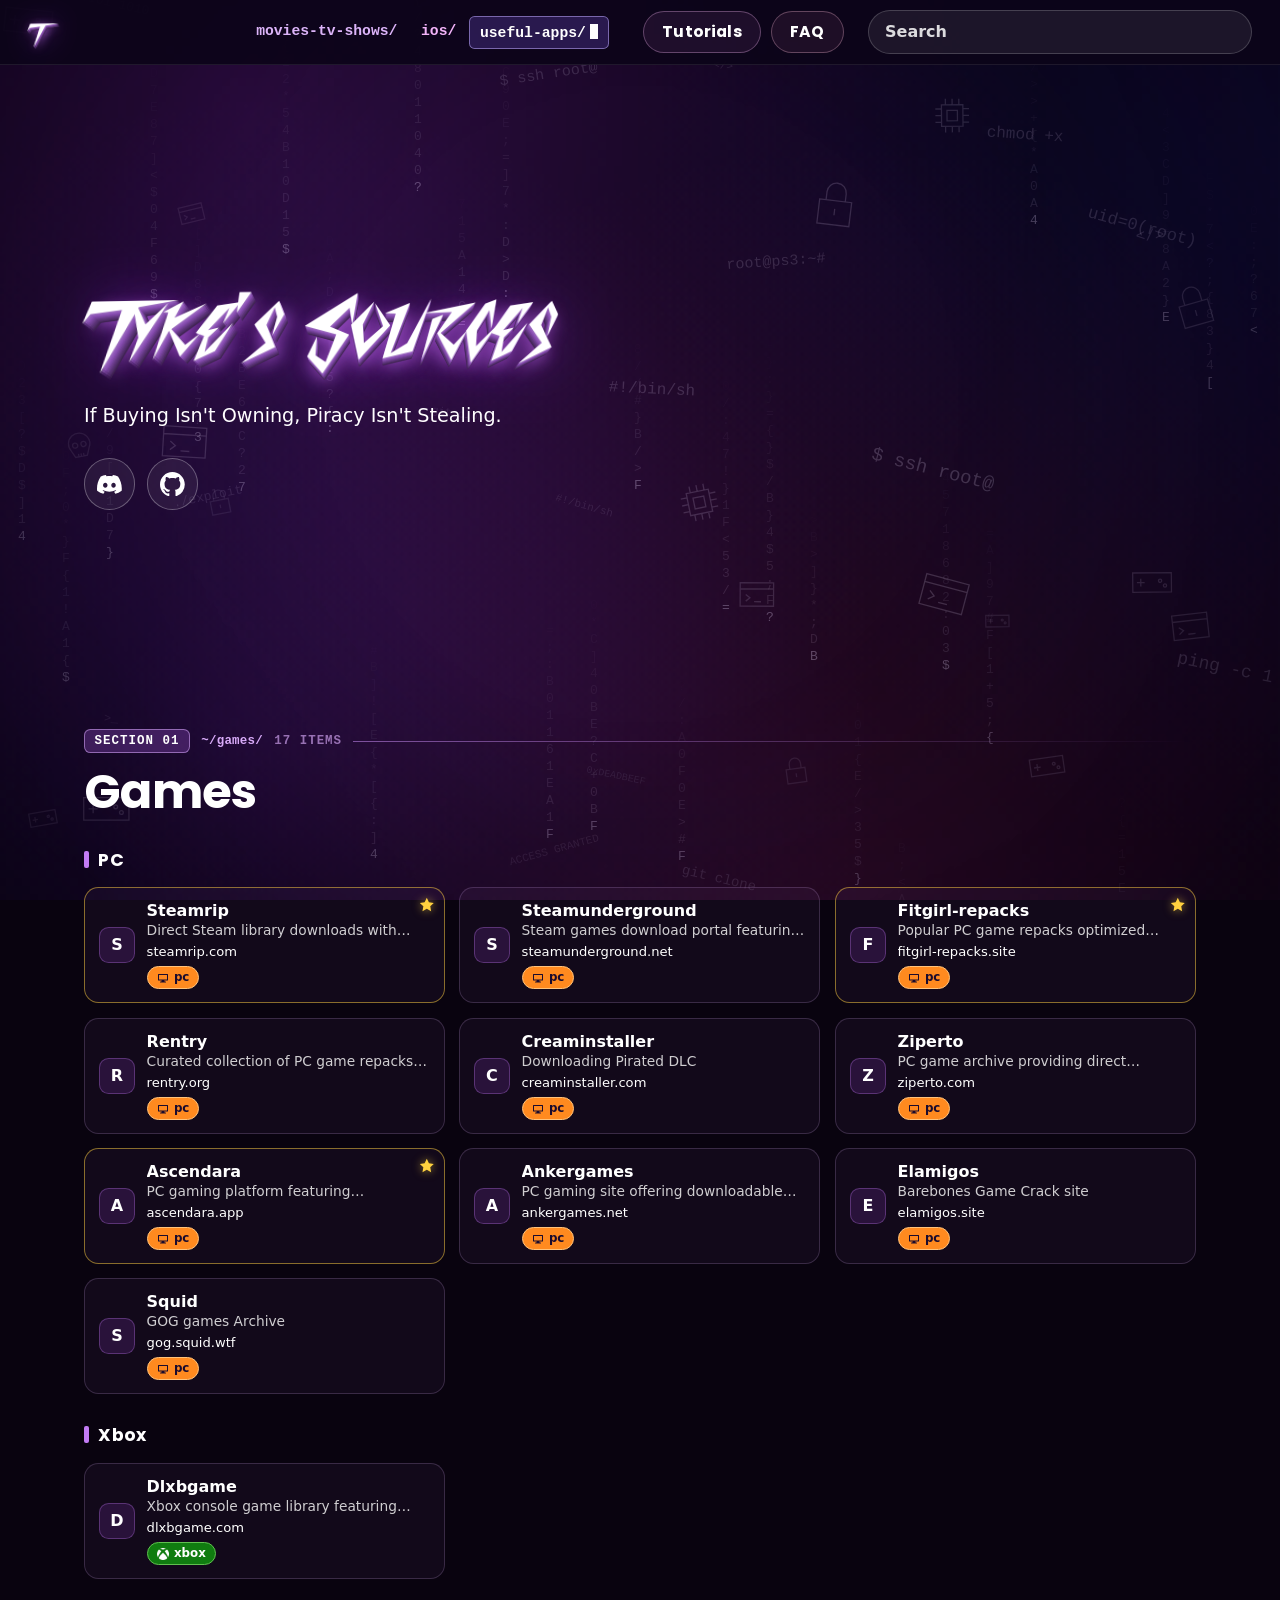
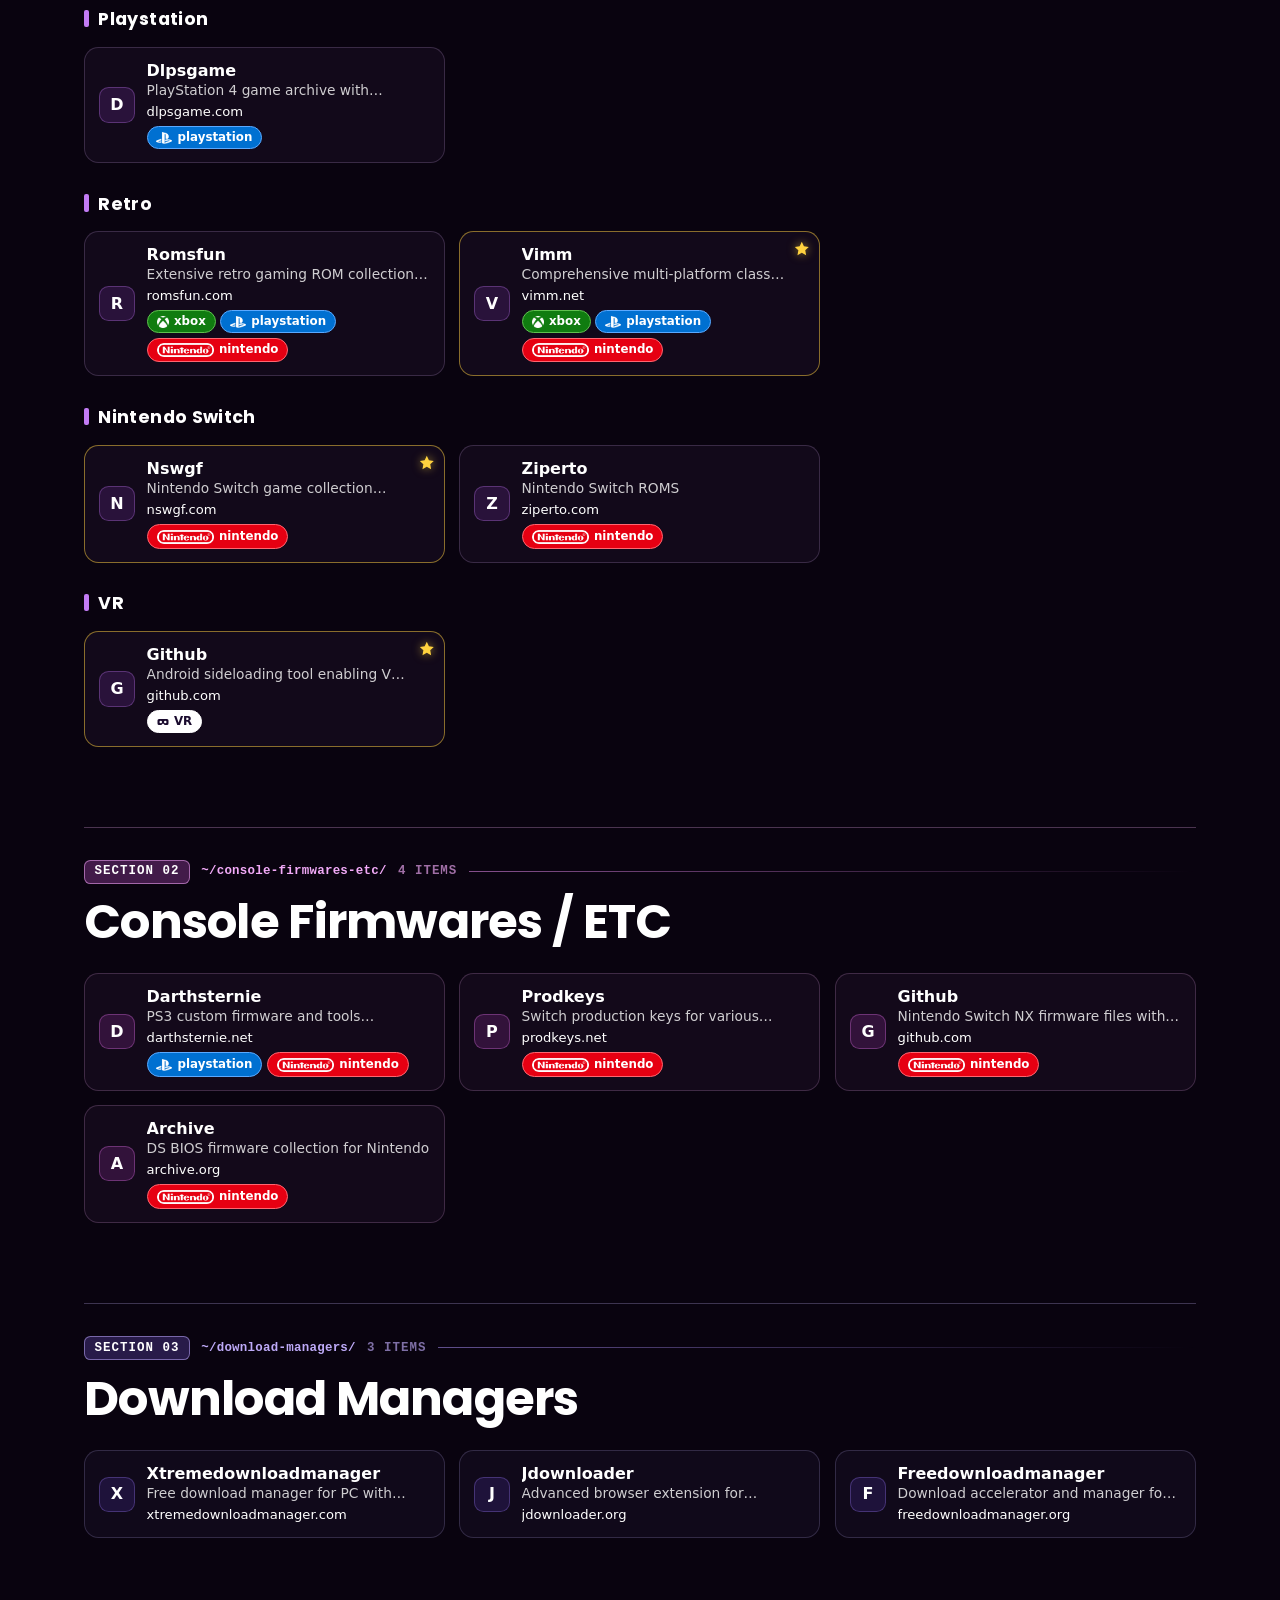
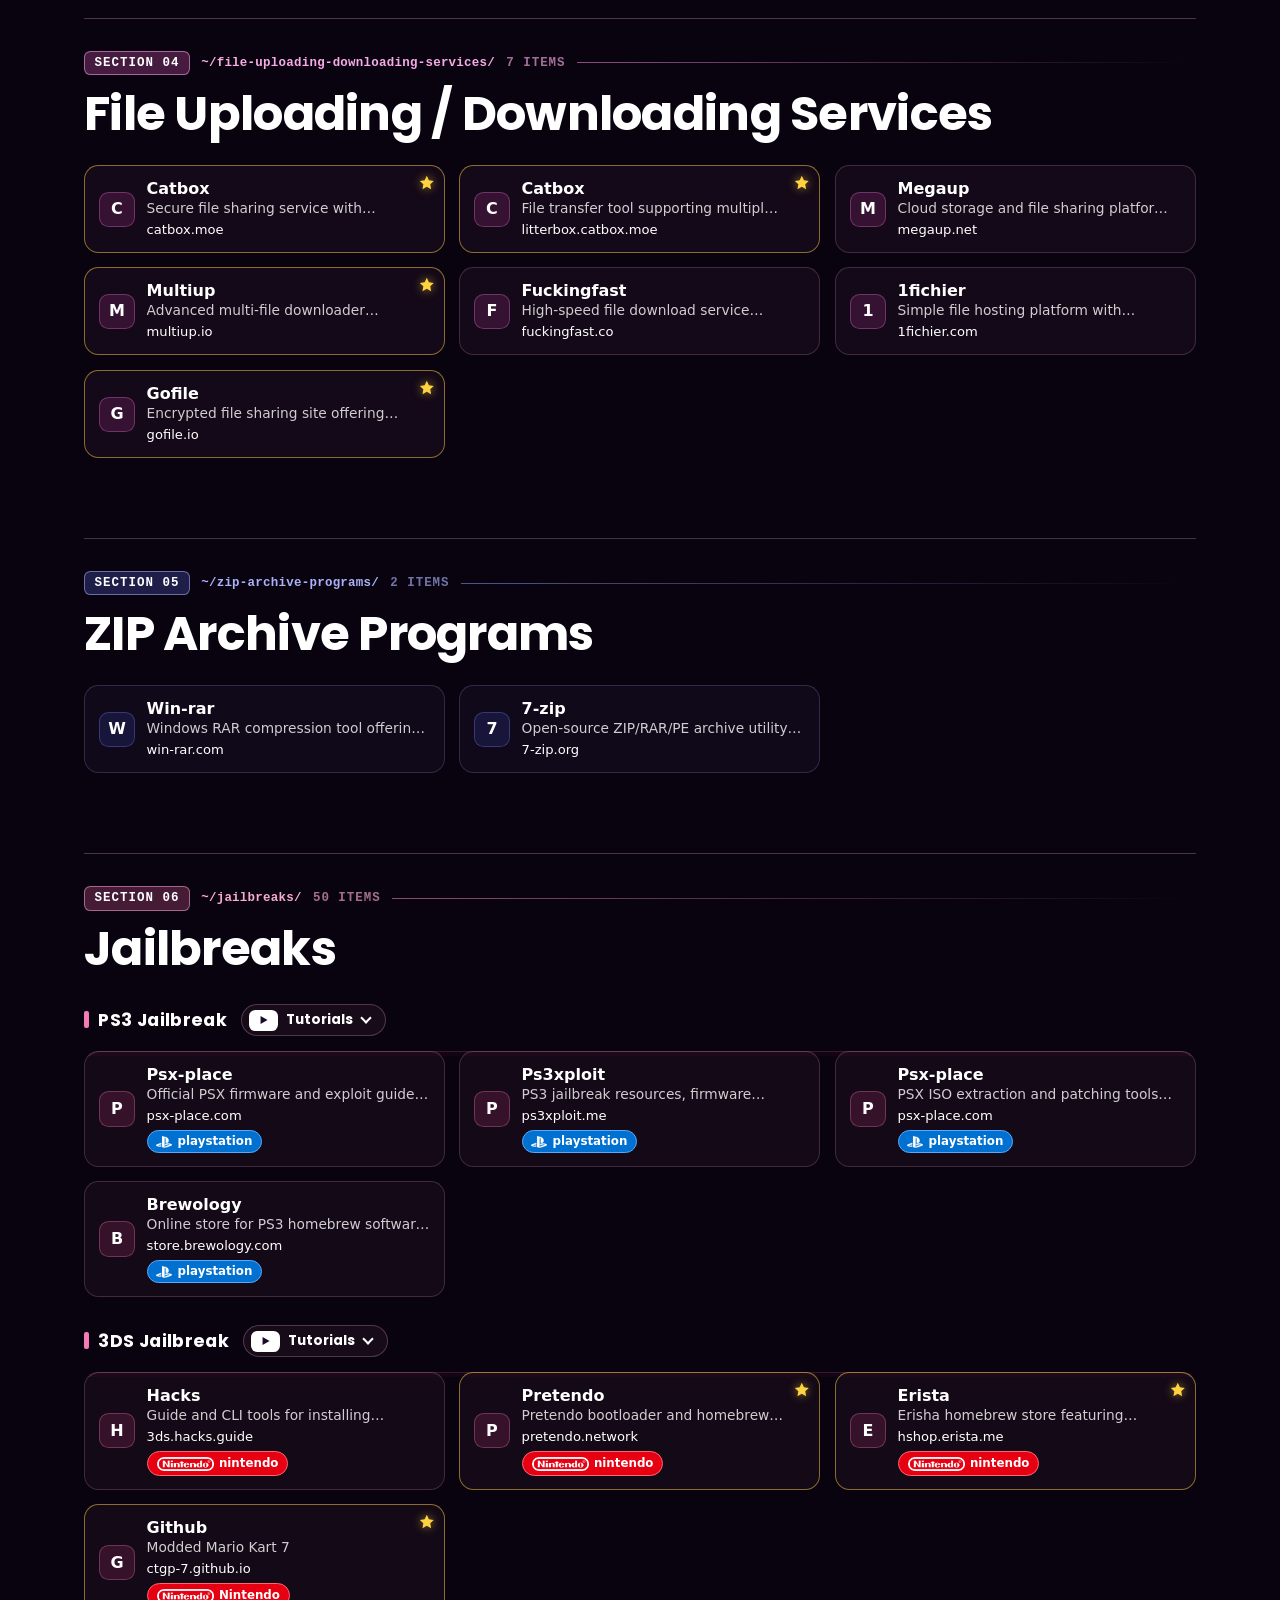
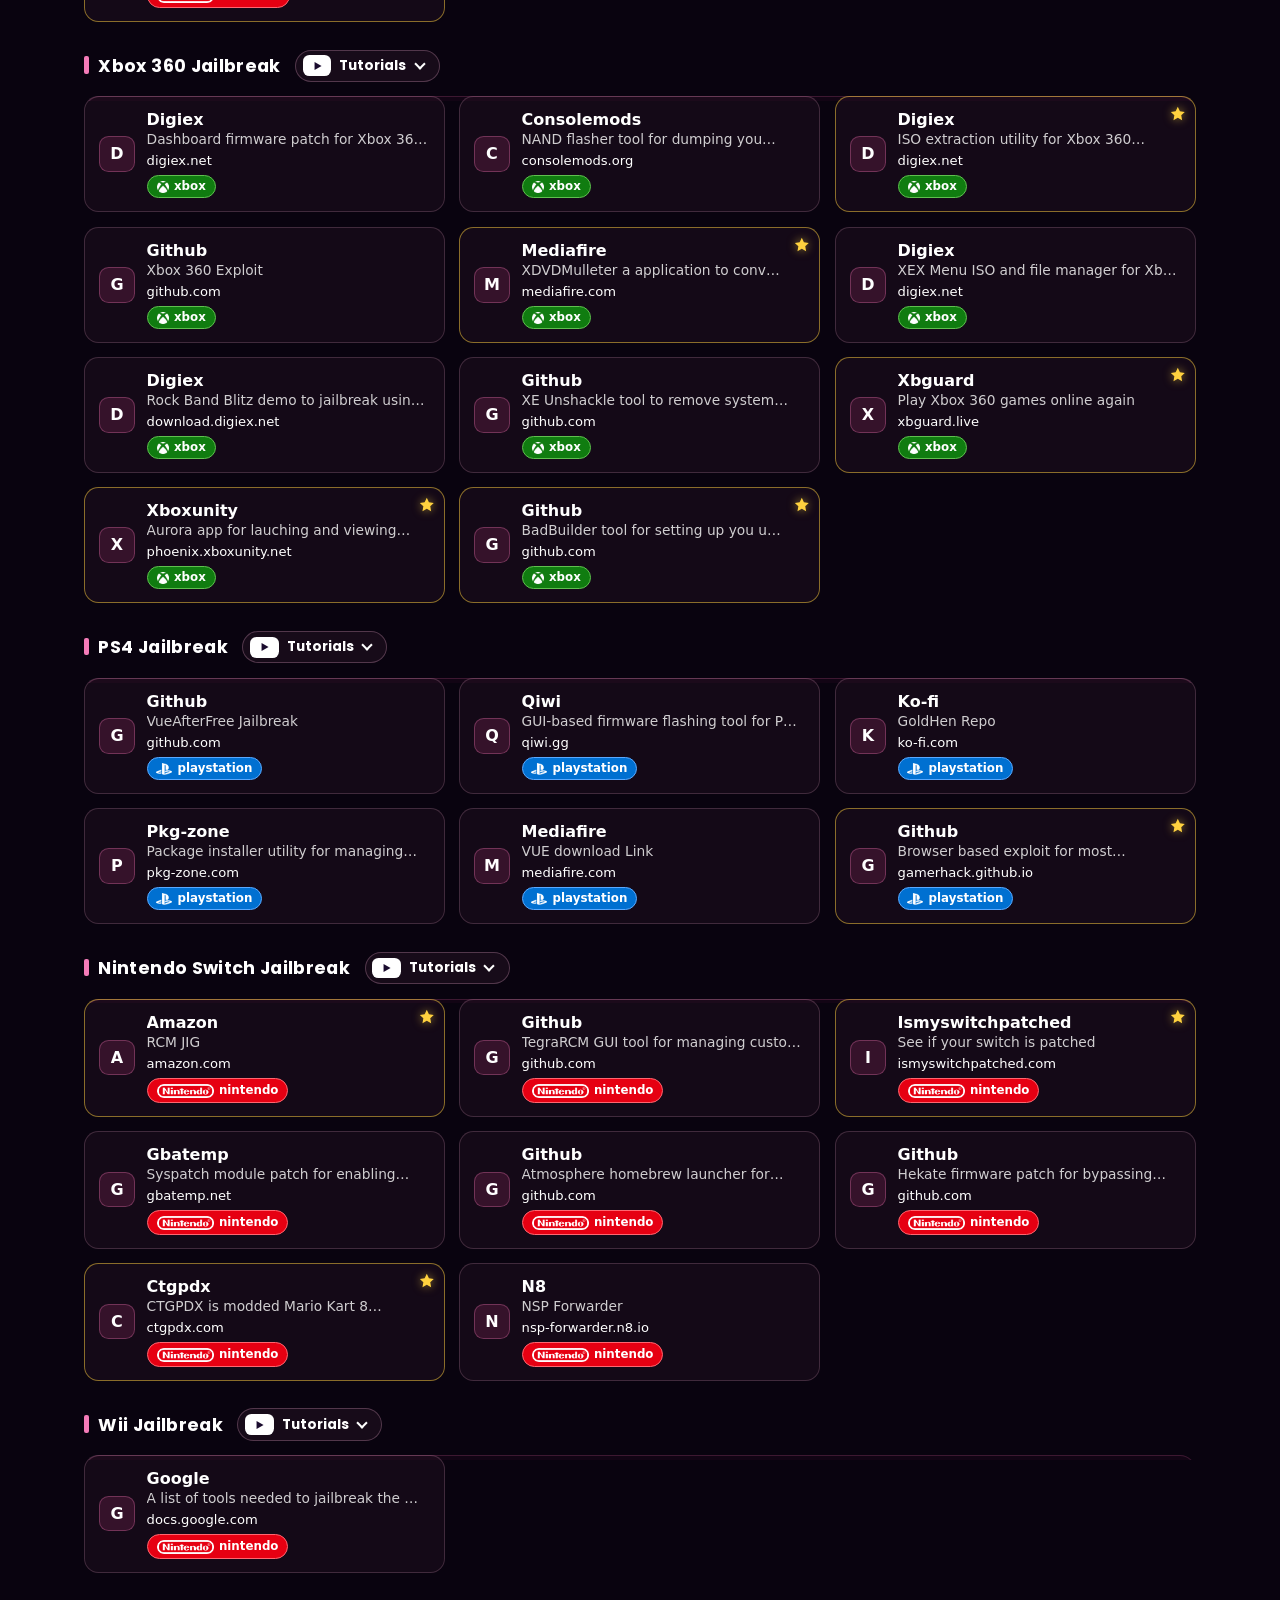
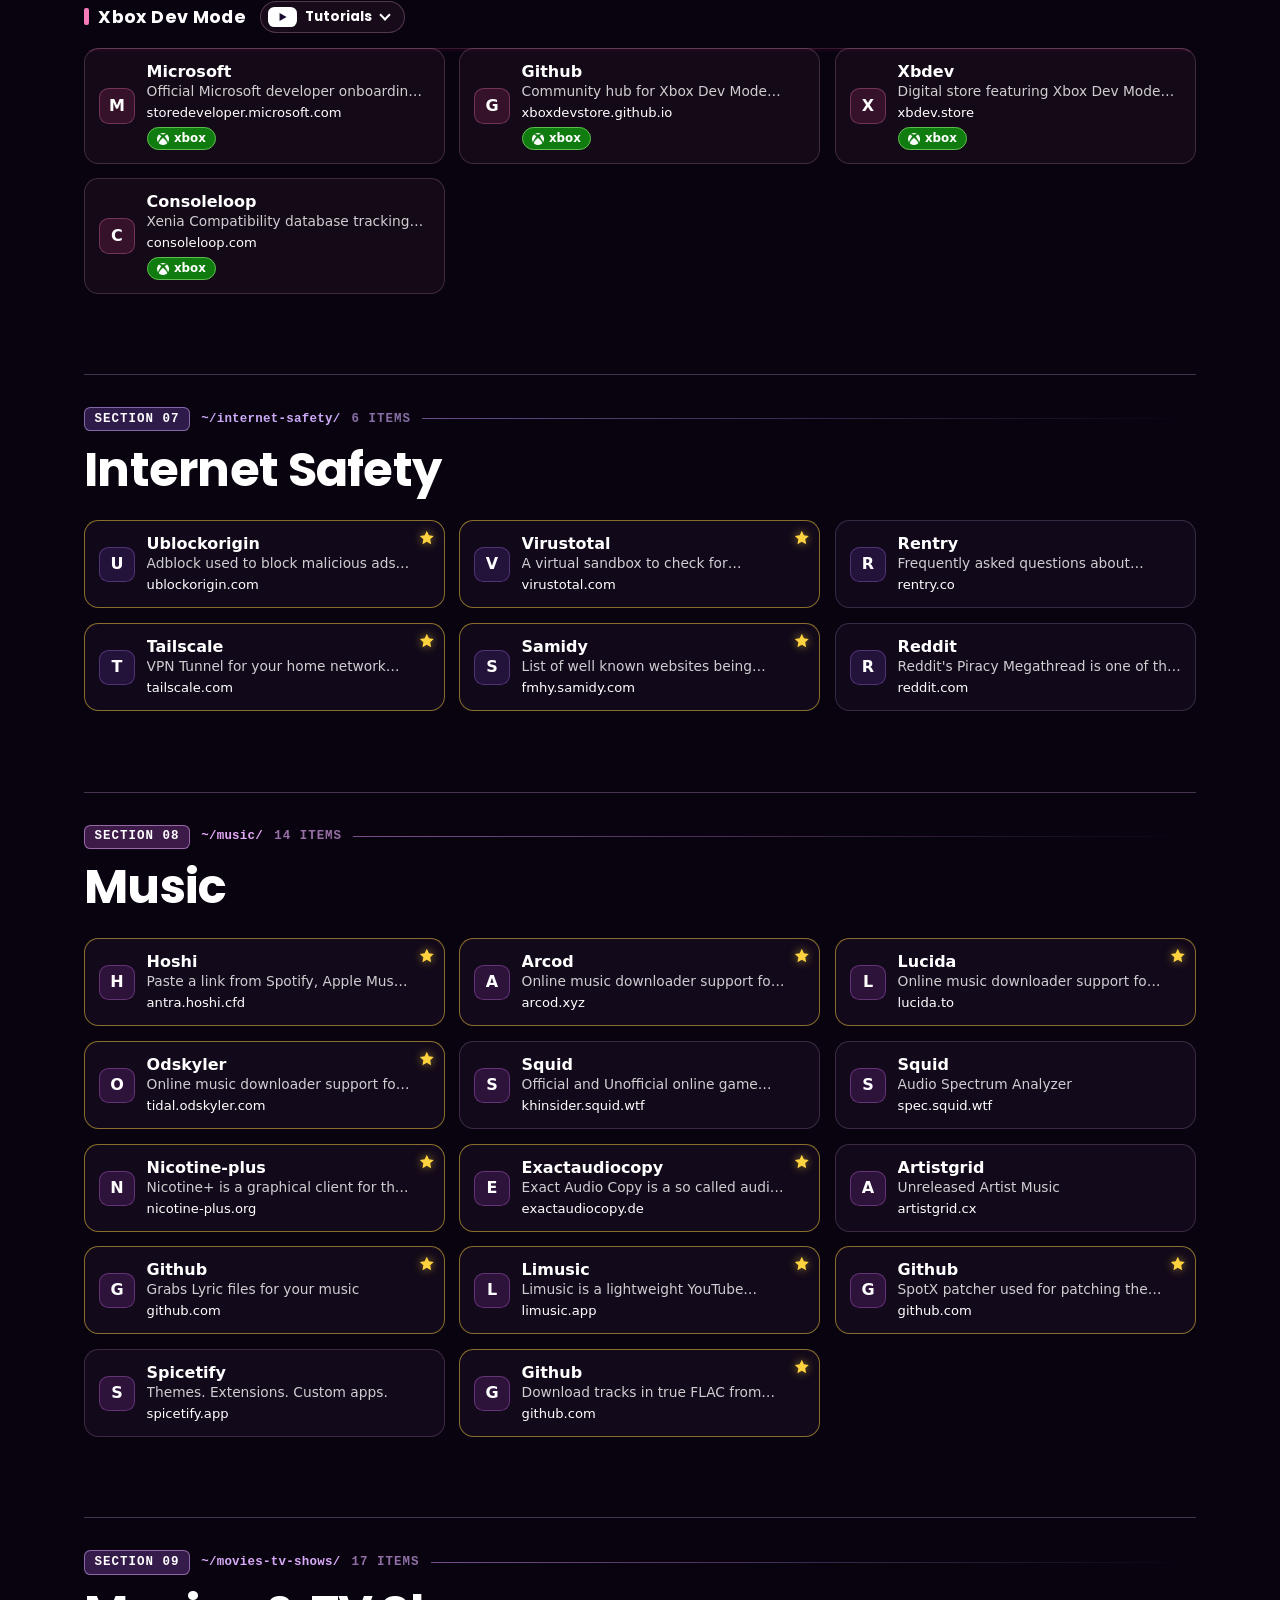
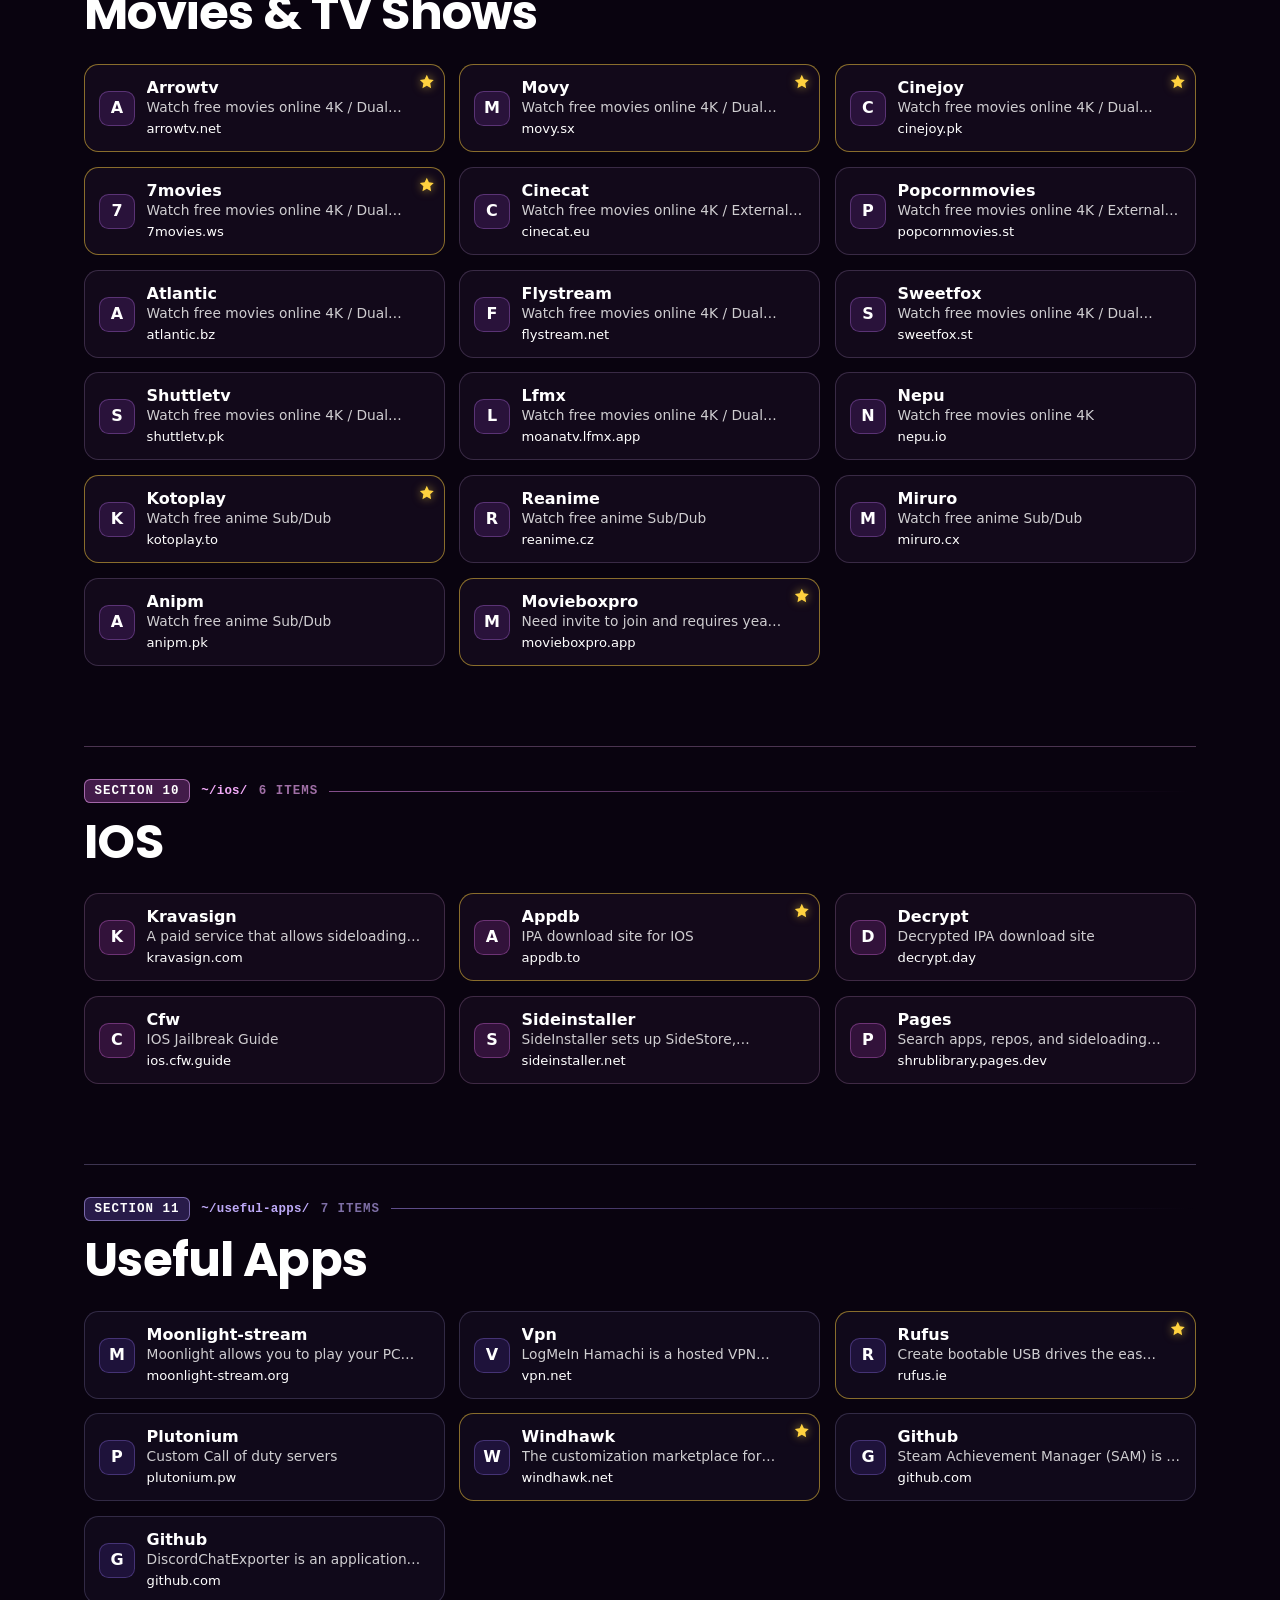
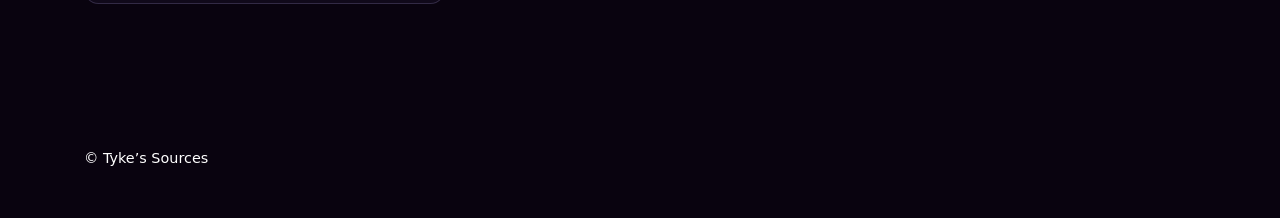
==== index.html @ bb7fc53b "Initial commit" ====
<!DOCTYPE html>
<html lang="en">
<head>
<meta charset="utf-8">
<meta name="viewport" content="width=device-width, initial-scale=1">
<title>Tyke’s Sources</title>
<meta name="description" content="Games, movies, music and jailbreaking tutorials, personally recommended.">
<link rel="stylesheet" href="style.css">
</head>
<body>
<canvas id="bg" aria-hidden="true"></canvas>
<header class="top"><div class="top-in">
  <a class="brand" href="#top" id="title"></a>
  <nav id="nav" class="shell" aria-label="Sections"></nav>
  <div class="pages"><a class="chip" style="--h:300" href="tutorials.html">Tutorials</a><a class="chip" style="--h:330" href="faq.html">FAQ</a></div>
  <div class="search"><input id="q" type="search" placeholder="Search" aria-label="Search" autocomplete="off"><div id="sres" class="sres" hidden></div></div>
</div></header>

<section class="hero" id="top">
  <div>
    <h1 id="h1"></h1>
    <p class="sub" id="sub"></p>
    <div class="soc-row"><a class="soc" href="https://discord.gg/JWGgkWvyWD" aria-label="Discord" title="Discord"><svg viewBox="0 0 24 24" aria-hidden="true"><path d="M20.317 4.3698a19.7913 19.7913 0 00-4.8851-1.5152.0741.0741 0 00-.0785.0371c-.211.3753-.4447.8648-.6083 1.2495-1.8447-.2762-3.68-.2762-5.4868 0-.1636-.3933-.4058-.8742-.6177-1.2495a.077.077 0 00-.0785-.037 19.7363 19.7363 0 00-4.8852 1.515.0699.0699 0 00-.0321.0277C.5334 9.0458-.319 13.5799.0992 18.0578a.0824.0824 0 00.0312.0561c2.0528 1.5076 4.0413 2.4228 5.9929 3.0294a.0777.0777 0 00.0842-.0276c.4616-.6304.8731-1.2952 1.226-1.9942a.076.076 0 00-.0416-.1057c-.6528-.2476-1.2743-.5495-1.8722-.8923a.077.077 0 01-.0076-.1277c.1258-.0943.2517-.1923.3718-.2914a.0743.0743 0 01.0776-.0105c3.9278 1.7933 8.18 1.7933 12.0614 0a.0739.0739 0 01.0785.0095c.1202.099.246.1981.3728.2924a.077.077 0 01-.0066.1276 12.2986 12.2986 0 01-1.873.8914.0766.0766 0 00-.0407.1067c.3604.698.7719 1.3628 1.225 1.9932a.076.076 0 00.0842.0286c1.961-.6067 3.9495-1.5219 6.0023-3.0294a.077.077 0 00.0313-.0552c.5004-5.177-.8382-9.6739-3.5485-13.6604a.061.061 0 00-.0312-.0286zM8.02 15.3312c-1.1825 0-2.1569-1.0857-2.1569-2.419 0-1.3332.9555-2.4189 2.157-2.4189 1.2108 0 2.1757 1.0952 2.1568 2.419 0 1.3332-.9555 2.4189-2.1569 2.4189zm7.9748 0c-1.1825 0-2.1569-1.0857-2.1569-2.419 0-1.3332.9554-2.4189 2.1569-2.4189 1.2108 0 2.1757 1.0952 2.1568 2.419 0 1.3332-.946 2.4189-2.1568 2.4189Z"/></svg></a><a class="soc" href="https://github.com/txkex" aria-label="GitHub" title="GitHub"><svg viewBox="0 0 16 16" aria-hidden="true"><path d="M8 0C3.58 0 0 3.58 0 8c0 3.54 2.29 6.53 5.47 7.59.4.07.55-.17.55-.38 0-.19-.01-.82-.01-1.49-2.01.37-2.53-.49-2.69-.94-.09-.23-.48-.94-.82-1.13-.28-.15-.68-.52-.01-.53.63-.01 1.08.58 1.23.82.72 1.21 1.87.87 2.33.66.07-.52.28-.87.51-1.07-1.78-.2-3.64-.89-3.64-3.95 0-.87.31-1.59.82-2.15-.08-.2-.36-1.02.08-2.12 0 0 .67-.21 2.2.82.64-.18 1.32-.27 2-.27.68 0 1.36.09 2 .27 1.53-1.04 2.2-.82 2.2-.82.44 1.1.16 1.92.08 2.12.51.56.82 1.27.82 2.15 0 3.07-1.87 3.75-3.65 3.95.29.25.54.73.54 1.48 0 1.07-.01 1.93-.01 2.2 0 .21.15.46.55.38A8.013 8.013 0 0016 8c0-4.42-3.58-8-8-8z"/></svg></a></div>
  </div>
  <div class="scene" aria-hidden="true"><canvas class="pad" id="pad" aria-hidden="true"></canvas></div>
</section>

<main class="wrap" id="out"></main>
<footer>© Tyke’s Sources</footer>


<!-- LINKS: edit below. Syntax guide: videos/how-to-edit-the-site.mp4 or MAINTAINERS.md -->
<script type="text/plain" id="links">
@@Games@@

##PC##

https://steamrip.com/ && Direct Steam library downloads with full game files, configuration data, and installation guides&& ^pc $starred
https://steamunderground.net/ && Steam games download portal featuring popular titles with verified sources and direct links&& ^pc
https://fitgirl-repacks.site/ && Popular PC game repacks optimized for installation, compressed sizes, and system performance&& ^pc $starred
https://rentry.org/gnarly_repacks && Curated collection of PC game repacks with detailed information, install guides, and file lists&& ^pc
https://creaminstaller.com/ && Downloading Pirated DLC&& ^pc
https://www.ziperto.com/ && PC game archive providing direct downloads from multiple verified digital sources organized by title&& ^pc
https://ascendara.app/ && PC gaming platform featuring sideloaded games and applications with comprehensive collections&& ^pc $starred
https://ankergames.net/ && PC gaming site offering downloadable game files with various titles and platforms&& ^pc
https://elamigos.site/#TopOfPage && Barebones Game Crack site&& ^pc
https://gog.squid.wtf/ &&GOG games Archive&& ^pc

##Xbox##
https://dlxbgame.com/ && Xbox console game library featuring original Xbox and Xbox 360 titles with ISO files and installation guides&& ^xbox

##Playstation##
https://dlpsgame.com/category/ps4/ && PlayStation 4 game archive with complete collection organized alphabetically by title including official releases&& ^playstation

##Retro##
https://romsfun.com/roms/ && Extensive retro gaming ROM collection covering multiple classic handheld and console systems including Nintendo, PC, Xbox, PlayStation&& ^xbox,playstation,nintendo
https://vimm.net/ && Comprehensive multi-platform classic console ROM library preserving games from NES, SNES, Genesis, PlayStation, Xbox, N64, Dreamcast and more&& ^xbox,playstation,nintendo $starred

##Nintendo Switch##
https://nswgf.com/category/switch/ && Nintendo Switch game collection featuring various titles for homebrew, emulation, and compatibility testing use&& ^nintendo $starred
https://www.ziperto.com/ &&Nintendo Switch ROMS&& ^nintendo

##VR##
https://github.com/nerdunit/androidsideloader/releases/tag/v3.4 && Android sideloading tool enabling VR applications and games without Play Store requirements&& ^VR $starred

@@Console Firmwares / ETC@@
https://darthsternie.net/ && PS3 custom firmware and tools repository with multiple firmware versions and patches&& ^playstation,nintendo
https://prodkeys.net/ && Switch production keys for various Nintendo Switch system versions&& ^nintendo
https://github.com/THZoria/NX_Firmware/releases && Nintendo Switch NX firmware files with multiple system versions available&& ^nintendo
https://archive.org/compress/nds-bios-firmware && DS BIOS firmware collection for Nintendo&& ^nintendo

@@Download Managers@@
https://xtremedownloadmanager.com/ && Free download manager for PC with resume capability and speed optimization tools&&
https://jdownloader.org/jdownloader2 && Advanced browser extension for managing and downloading from multiple web services&&
https://www.freedownloadmanager.org/ && Download accelerator and manager for Windows supporting video download and batch operations&&

@@File Uploading / Downloading Services@@
https://catbox.moe && Secure file sharing service with privacy focus and automatic link expiration for safe transfers&& $starred
https://litterbox.catbox.moe && File transfer tool supporting multiple file types with progress tracking and direct access&& $starred
https://megaup.net && Cloud storage and file sharing platform offering private links and encryption for large files&&
https://multiup.io/en && Advanced multi-file downloader supporting batch processing, resume, and speed optimization&& $starred
https://fuckingfast.co && High-speed file download service featuring optimized streaming and direct access links&&
https://1fichier.com && Simple file hosting platform with temporary storage and secure download options for users&& 
https://gofile.io && Encrypted file sharing site offering privacy-focused transfer links without account registration required&& $starred

@@ZIP Archive Programs@@
https://www.win-rar.com/start.html?&L=0 && Windows RAR compression tool offering powerful archiving features for large files&&
https://www.7-zip.org/ && Open-source ZIP/RAR/PE archive utility supporting multiple formats with high performance&&

@@Jailbreaks@@

##PS3 Jailbreak##
https://www.psx-place.com/threads/hfw-4-92-1-hybrid-firmware-official-release.46954/ && Official PSX firmware and exploit guides for system access&& ^playstation
https://www.ps3xploit.me/ && PS3 jailbreak resources, firmware updates, and exploit patches for homebrew access&& ^playstation
https://www.psx-place.com/resources/ps3-iso-tools.68/ && PSX ISO extraction and patching tools for converting commercial games to homebrew format&& ^playstation
https://store.brewology.com/ && Online store for PS3 homebrew software, firmware patches, and modding utilities&& ^playstation
https://www.youtube.com/watch?v=Ze3UMdMakvk&t=809s &&PS3Xploit brings homebrew to all models of the PS3 in the form of HEN, short for Homebrew Enabler! PS3HEN works on ANY retail model of PS3 as long as your console is on firmware 4.93 or lower. This tutorial will walk you through the process of installing 4.93 HFW, a hybrid firmware build of 4.93 which will allow you to install and run the required files. After being installed, this will cover the actual installation of PS3HEN, homebrew installation, and some quick tips on how to use PS3HEN!&& | Mr.Mario Shows how to jailbreak a PS3

##3DS Jailbreak##
https://3ds.hacks.guide/installing-boot9strap-%28mset9-cli%29 && Guide and CLI tools for installing Boot9strap on 3DS systems&& ^nintendo
https://pretendo.network/ && Pretendo bootloader and homebrew manager for Nintendo 3DS&& ^nintendo $starred
https://hshop.erista.me/ && Erisha homebrew store featuring custom launchers, emulators, and gaming apps for 3DS&& ^nintendo $starred
https://ctgp-7.github.io/ && Modded Mario Kart 7&& ^Nintendo $starred
https://www.youtube.com/watch?v=btwgO7mCi9g &&Today, we are going to set up Luma3DS custom firmware on the 3DS to unlock its full potential! This will work on any model in the Nintendo 3DS Family of Systems.&& |  How to Mod your 3DS in 2026! (Full Guide) | Homebrew Launcher, Install Games, + more! ^nintendo

##Xbox 360 Jailbreak##
https://digiex.net/threads/xbox-360-dashboard-system-update-2-0-17559-0-download-with-avatars.16047/ && Dashboard firmware patch for Xbox 360 system updates&& ^xbox
https://www.consolemods.org/wiki/File:Simple_360_NAND_Flasher.7z && NAND flasher tool for dumping you NAND&& ^xbox
https://digiex.net/attachments/isoextract-rar.7679/ && ISO extraction utility for Xbox 360 images&& ^xbox $starred
https://github.com/grimdoomer/Xbox360BadUpdate && Xbox 360 Exploit&& ^xbox
https://www.mediafire.com/file/f3dkk6v0a8276xo/XDVDMulleter+v10.2beta.zip && XDVDMulleter a application to convert ISO'S && ^xbox $starred
https://digiex.net/threads/xexmenu-1-1-download-xex-menu-iso-live-and-xex-file-manager-for-xbox-360.11096/ && XEX Menu ISO and file manager for Xbox 360&& ^xbox
https://download.digiex.net/Consoles/Xbox360/Arcade-games/RBBlitz.zip && Rock Band Blitz demo to jailbreak using BadUpdate&& ^xbox
https://github.com/Byrom90/XeUnshackle && XE Unshackle tool to remove system restrictions and enable homebrew on Xbox 360&& ^xbox
https://xbguard.live/ && Play Xbox 360 games online again&& ^xbox $starred
http://phoenix.xboxunity.net/downloads/Aurora%200.7b.2%20-%20Release%20Package.rar && Aurora app for lauching and viewing games&& ^xbox $starred
https://github.com/Pdawg-bytes/BadBuilder && BadBuilder tool for setting up you usb to jailbreak&& ^xbox $starred
https://www.youtube.com/watch?v=nchLv_yS5wI&t &&ABadAvatar gets even better with the ABadAvatar v1.3 fork, now bringing us instant Bad Update access from the sign-in screen on the Xbox 360! This fork from bibarub takes shutterbug2000's ABadAvatar release and integrates Grimdoomer's Bad Update 1.3 changes. The result being instead of using Rock Band Blitz as an entry point, we can gain instant access to a modified Xbox 360 environment straight from the Dashboard itself! This video showcases this fork of ABadAvatar in use, explain what exactly ABadAvatar is, and how to upgrade or convert to this release.&& |  ABadAvatar 1.3: Instant Bad Update on Boot for Xbox 360! - Upgrade & Usage Guide ^xbox
https://www.youtube.com/watch?v=seOPwVF3YEM &&Thanks to the changes implemented into bibarub's fork of ABadAvatar, on top of the massive speed increase it now also supports booting from additional devices including an internal hard drive! That means you can now have an RGH/JTAG-like experience by running ABadAvatar, a custom dashboard, game backups, homebrew, and more exclusively from an internal drive on the Xbox 360! This video aims to take an existing Bad Update or ABadAvatar setup on a USB drive, get it updated to bibarub's ABadAvatar fork, and boot into that to transfer the setup to your internal drive. All that's needed here is some time and your existing USB drive, so there's no need to shuck your drive or hook it up to a computer.&& | How to Run ABadAvatar from an Internal Drive - ABadAvatar HDD Setup & Transfer ^xbox 
https://www.youtube.com/watch?v=P2hOdoLzQ38&t &&XeUnshackle Max brings us all the capabilities we know and love from XeUnshackle, but this time around with a few additional quality of life features built in! This includes the ability to auto-start once loaded, meaning you no longer have to press the Back button on your controller to load into a custom Dashboard! The abilities to hide console sensitive keys, disable boot animation playback, or even control the volume of the XeUnshackle boot animation are also welcome additions to XeUnshackle Max. Finally, you can even set a custom boot animation to replace the chain breaking animation we're familiar with. Utilizing all of those features and navigating XeUnshackle Max is covered in this video, so by the end you'll know how to utilize all the great new features built into this forked payload!&& | XeUnshackle Max: Auto-Start, Custom Boot Animations, and More for Bad Update or ABadAvatar! ^xbox
https://www.youtube.com/watch?v=dgX6KUQy4jk &&A major recommended safety precaution when using Bad Update or ABadAvatar is to not connect to a network until your payload, such as XeUnshackle, finishes running successfully. This typically means you would need to disconnect and reconnect an Ethernet cable each time you reboot your console, which is even more annoying for those limited to WiFi. Thankfully the AutoDNS plugin eliminates the disconnects and reconnects for us by handling it all in the background! AutoDNS requires your console to be set to an unusable DNS address, then once loaded seamlessly swaps the DNS in the background to Cloudflare's DNS to get you back online. This video will show how to set it up on your Xbox 360 modified with Bad Update or ABadAvatar to help quell some worries and get you up and running with less disconnects!&& | AutoDNS: A Useful Network Safety Plugin for Bad Update & ABadAvatar Consoles ^xbox
https://www.youtube.com/watch?v=G8ceM_xXlO8&t &&The long awaited and believed to be impossible softmod is here in the form of Peer Pressure! This has been created and released by the legendary Grimdoomer, who previously brought us Bad Update for Xbox 360. Unlike Bad Update, this is a tried and true softmod that installs to the console and runs on coldboot! This all encompassing guide goes through the process of updating your console, setting up Peer Pressure, learning about homebrew, backing up your disc based games, and more! While this is a long guide, this was made to pack in answers to the most commonly asked questions for anyone jumping into Xbox 360 modding for the first time. Grab a console, a USB drive, your hard drive, and make the impossible happen!&& | How to Softmod the Xbox 360 - Peer Pressure Beginner Setup for Homebrew, Backups, and More! ^xbox

##PS4 Jailbreak##
https://github.com/Vuemony/vue-after-free/releases && VueAfterFree Jailbreak&& ^playstation
https://qiwi.gg/file/jsyH5967-PPPwnGUI1 && GUI-based firmware flashing tool for PS4 jailbreaking and update bypass&& ^playstation
https://ko-fi.com/s/3aa1f4d1f0 && GoldHen Repo&& ^playstation
https://pkg-zone.com/ && Package installer utility for managing PS4 jailbreak tools and firmware packages&& ^playstation
https://www.mediafire.com/file/45owcabezln2ykm/CUSA00960.zip/file && VUE download Link&& ^playstation
https://gamerhack.github.io/g2all/ && Browser based exploit for most firmwares&& ^playstation $starred
https://www.youtube.com/watch?v=evdNQ1Vl2Bo &&PS4 14.00 WebKit Jailbreak Released with GoldHEN 2.4b18.13&& | PS4 14.00 Stable WebKit Jailbreak Released with GoldHEN Support! (Overview & Setup) ^playstation
https://www.youtube.com/watch?v=EdserHNynL4&t &&How to Jailbreak the PS4 using the PSVue app on firmware 13.00 and lower!&& | How to Jailbreak the PS4 on 13.00 or lower ^playstation


##Nintendo Switch Jailbreak##
https://www.amazon.com/Nintendo-Switch-Short-Connector-Recovery/dp/B07J9JJRRG && RCM JIG&& ^nintendo $starred
https://github.com/eliboa/TegraRcmGUI/releases && TegraRCM GUI tool for managing custom bootloaders and system configuration on Switch&& ^nintendo 
https://ismyswitchpatched.com/ && See if your switch is patched&& ^nintendo $starred
https://gbatemp.net/download/sys-patch-sysmodule.38936/ && Syspatch module patch for enabling system access and homebrew on Switch&& ^nintendo
https://github.com/Atmosphere-NX/Atmosphere/releases && Atmosphere homebrew launcher for Nintendo Switch with extensive app support&& ^nintendo
https://github.com/CTCaer/hekate/releases && Hekate firmware patch for bypassing system restrictions and enabling homebrew on Switch&& ^nintendo
https://www.ctgpdx.com/ && CTGPDX is modded Mario Kart 8 Deluxe&& ^nintendo $starred
https://nsp-forwarder.n8.io/ && NSP Forwarder && ^nintendo
https://www.youtube.com/watch?v=MocGuSFaiLY &&in this video, I'll show you guys how to mod your Nintendo Switch in 2026 && | How To Mod Your Nintendo Switch In 2026 ^nintendo

##Wii Jailbreak##
https://docs.google.com/document/d/1Q8x5HuMJjeKEA_qpi_sKAZLqAQMmv8pL7tPXXXEMdXI/edit?tab=t.0 &&A list of tools needed to jailbreak the Wii made by FunkyScott47!&& ^nintendo
https://www.youtube.com/watch?v=j-k9hlklspE &&Today, we are turning a plain old Wii into a gaming BEAST! This is an in-depth guide that will get you fully set up and ready to play your Wii + GameCube Games through USB Loader GX. It's also going to include Priiloader, Bootmii, and the Homebrew Browser. Let's do it!&& | How to Mod your Wii in 2026! | Homebrew Channel, Wii + GCN Games, USB Loader GX, + More! ^nintendo $starred

##Xbox Dev Mode##
https://storedeveloper.microsoft.com/en-US/onboarding && Official Microsoft developer onboarding portal for Xbox Series X/S development&& ^xbox
https://xboxdevstore.github.io/ && Community hub for Xbox Dev Mode tools, SDKs, and homebrew resources&& ^xbox
https://xbdev.store/ && Digital store featuring Xbox Dev Mode utilities, debugging software, and customization packs&& ^xbox
https://consoleloop.com/xbox-series-xors-xenia-compatibility-list/ && Xenia Compatibility database tracking which Xbox 360/One titles run on Series X/S&& ^xbox
https://www.youtube.com/watch?v=LMPFW2s6UEc &&Xbox Dev Mode is free now, and it turns your Series X|S into an emulation machine. PS2, GameCube, Wii, Xbox 360, Wii U and even the fan port of God of War III all run on the Xbox you already have. Here's what Dev Mode is, what you need, and how to set it up step by step.&& | Xbox Dev Mode Setup Guide: Turn Series X|S Into an Emulation Machine
@@Internet Safety@@
https://ublockorigin.com/ &&Adblock used to block malicious ads on many sites&& $starred
https://www.virustotal.com &&A virtual sandbox to check for malware in uploaded files&& $starred
https://rentry.co/piracy-faq-virustotal &&Frequently asked questions about VirusTotal&&\
https://tailscale.com/ &&VPN Tunnel for your home network (alternative to opening a port)&& $starred
https://fmhy.samidy.com/ &&List of well known websites being constantly monitored and maintained by the community&& $starred
https://www.reddit.com/r/Piracy/wiki/megathread/ &&Reddit's Piracy Megathread is one of the most trusted places for media and is kept maintained&&

@@Music@@
https://antra.hoshi.cfd/ &&Paste a link from Spotify, Apple Music, Amazon, Tidal, Qobuz, or Deezer. Antra resolves it, fetches the highest-quality source we can find, and hands you the file. Free. && $starred
https://arcod.xyz/ &&Online music downloader support for Highest Quailty&& $starred
https://lucida.to/ &&Online music downloader support for Highest Quailty&& $starred
https://tidal.odskyler.com/ &&Online music downloader support for Highest Quailty&& $starred
https://khinsider.squid.wtf/ &&Official and Unofficial online game soundtrack downloader&&
https://spec.squid.wtf/ &&Audio Spectrum Analyzer&&
https://nicotine-plus.org/ &&Nicotine+ is a graphical client for the Soulseek peer-to-peer network.&& $starred
https://www.exactaudiocopy.de/ &&Exact Audio Copy is a so called audio grabber for audio CDs using standard CD and DVD-ROM drives&& $starred
https://artistgrid.cx/ &&Unreleased Artist Music&&
https://github.com/tranxuanthang/lrcget &&Grabs Lyric files for your music&& $starred
https://limusic.app/ &&Limusic is a lightweight YouTube Music player for your computer and your phone. Search anything, hit play, and listen without ads, with your playlists, your library, synced lyrics and friends listening along.&& $starred
https://github.com/SpotX-Official/SpotX &&SpotX patcher used for patching the desktop version of Spotify&& $starred
https://spicetify.app/ &&Themes. Extensions. Custom apps.
The ultimate Spotify customization toolkit.&& $starred
https://github.com/spotbye/Flacora &&Download tracks in true FLAC from Tidal, Qobuz, Amazon Music & Deezer — no account required.&& $starred

@@Movies & TV Shows@@
https://arrowtv.net/ &&Watch free movies online 4K / Dual Audio / External Subs / Ad-Toggle&& $starred
https://www.movy.sx/ &&Watch free movies online 4K / Dual Audio / External Subs / Ad-Toggle&& $starred
https://cinejoy.pk/ &&Watch free movies online 4K / Dual Audio / External Subs / Ad-Toggle&& $starred
https://7movies.ws/ &&Watch free movies online 4K / Dual Audio / External Subs / Ad-Toggle&& $starred
https://cinecat.eu/ &&Watch free movies online 4K / External Subs / Ad-Toggle&&
https://popcornmovies.st/ &&Watch free movies online 4K / External Subs / Ad-Toggle&&
https://atlantic.bz/ &&Watch free movies online 4K / Dual Audio / External Subs / Ad-Toggle&&
https://flystream.net/ &&Watch free movies online 4K / Dual Audio / External Subs / Ad-Toggle&&
https://sweetfox.st/ &&Watch free movies online 4K / Dual Audio / External Subs / Ad-Toggle&&
https://shuttletv.pk/ &&Watch free movies online 4K / Dual Audio / External Subs / Ad-Toggle&&
https://moanatv.lfmx.app &&Watch free movies online 4K / Dual Audio / External Subs / Ad-Toggle&&
https://nepu.io/ &&Watch free movies online 4K&&
https://kotoplay.to/ &&Watch free anime Sub/Dub&& $starred
https://reanime.cz/ &&Watch free anime Sub/Dub&&
https://miruro.cx/ &&Watch free anime Sub/Dub&&
https://anipm.pk/ &&Watch free anime Sub/Dub&&
https://www.movieboxpro.app/ &&Need invite to join and requires yearly payment (works on all devices even TV)&& $starred

@@IOS@@
https://www.kravasign.com/ &&A paid service that allows sideloading apps on IOS devices&&
https://appdb.to/ && IPA download site for IOS&& $starred
https://decrypt.day &&Decrypted IPA download site&&
https://ios.cfw.guide/ &&IOS Jailbreak Guide&&
https://sideinstaller.net/ &&SideInstaller sets up SideStore, LiveContainer, AltStore or Madeira on your iPhone or iPad. The pairing, signing and installing that used to need a Mac or PC happen on the device.&&
https://shrublibrary.pages.dev/ &&Search apps, repos, and sideloading sources in one place. For IOS&&

@@Useful Apps@@
https://moonlight-stream.org/ &&Moonlight allows you to play your PC games on almost any device, whether you're in another room or miles away from your gaming rig.&&
https://vpn.net/ &&LogMeIn Hamachi is a hosted VPN service that lets you securely extend LAN-like networks
to distributed teams, mobile workers and your gamer friends alike. In minutes &&
https://rufus.ie &&Create bootable USB drives the easy way&& $starred
https://plutonium.pw/ &&Custom Call of duty servers&&
https://windhawk.net/ &&The customization marketplace for Windows and programs&& $starred
https://github.com/gibbed/SteamAchievementManager &&Steam Achievement Manager (SAM) is a lightweight, portable application used to manage achievements and statistics in the popular PC gaming platform Steam. &&
https://github.com/Tyrrrz/DiscordChatExporter &&DiscordChatExporter is an application that can be used to export message history from any Discord channel to a file. It works with direct messages, group messages, and server channels, and supports Discord's dialect of markdown as well as most other rich media features.&&</script>


<script src="common.js"></script>
<script>
const HOME_URL="";
const SUBTITLE="If Buying Isn't Owning, Piracy Isn't Stealing.";
document.title=TITLE;logo3d($("title"),"T",8,1.5);$("title").setAttribute("aria-label",TITLE+" home");$("title").title=TITLE;
if(HOME_URL){const a=$("title");a.href=HOME_URL}logo3d($("h1"),TITLE,14,2.5);$("sub").textContent=SUBTITLE;

function parseSites(text){
  const secs=[];let sec=null,grp=null;const legacy=!/^\s*(\*\*|@@)/m.test(text);
  const newSec=n=>{sec={name:n,groups:[]};secs.push(sec);grp=null};
  const newGrp=n=>{if(!sec)newSec("More");grp={name:n,links:[],videos:[]};sec.groups.push(grp)};
  for(const raw of text.split(/\r?\n/)){
    const line=raw.trim();
    if(!line||line.startsWith("//"))continue;
    let m=line.match(/^@@\s*(.+?)\s*@{1,2}$/)||line.match(/^\*\*\s*(.+?)\s*\*{1,2}$/);if(m){newSec(m[1]);continue}
    m=line.match(/^#+\s*(.+?)[\s#]*$/);if(m){if(legacy){newSec(m[1]);newGrp(null)}else newGrp(m[1]);continue}
    const {url,title,desc,tags,star,forceVid}=splitLine(line);
    const y=url.match(YT),f=!y&&(forceVid||VID.test(url));
    if(!y&&!f&&!/^https?:\/\//i.test(url))continue;
    if(!grp)newGrp(null);
    if(y||f){grp.videos.push({url,title,desc,tags,star,yt:y?y[1]:null,file:f});continue}
    grp.links.push({url,title,desc,tags,star});
  }
  secs.forEach(x=>x.groups=x.groups.filter(g=>g.links.length||g.videos.length));
  return secs.filter(x=>x.groups.length);
}
function videoDrop(id,name,heading,rowCls,vids,auto){
  const frag=document.createDocumentFragment(),head=mk("div",rowCls);
  const btn=mk("button","vtoggle");btn.type="button";
  btn.append(mk("span","yt"),mk("span",null,"Tutorials"),mk("span","chev"));
  btn.setAttribute("aria-label","Tutorials for "+name);btn.setAttribute("aria-expanded","false");
  const pn=mk("div","vpanel"),vin=mk("div","vin"),vl=mk("div","vlist");
  pn.id=id+"-tutorials";btn.setAttribute("aria-controls",pn.id);pn.inert=true;
  vin.appendChild(vl);pn.appendChild(vin);if(heading)head.appendChild(heading);head.appendChild(btn);frag.append(head,pn);
  let filled=false,t=0;
  const set=(o,user)=>{
    clearTimeout(t);
    if(o&&!filled){vids.forEach(l=>vl.appendChild(video(l)));filled=true}
    pn.classList.toggle("open",o);pn.inert=!o;btn.setAttribute("aria-expanded",o);
    if(user)o?OPEN.add(id):OPEN.delete(id);
    /* once it has slid shut, empty the panel so a playing video stops */
    if(!o)t=setTimeout(()=>{if(!pn.classList.contains("open")){vl.replaceChildren();filled=false}},500);
  };
  btn.onclick=()=>set(!pn.classList.contains("open"),true);
  if(OPEN.has(id)||auto)set(true);
  return frag;
}
let SITES=[],io,io2;const OPEN=new Set();
function goTo(id,flash){
  const el=document.getElementById(id);if(!el)return;
  el.scrollIntoView({behavior:RM?"auto":"smooth",block:"start"});
  if(flash===false)return;
  const t=el.matches("section")?el.querySelector("h2"):el;
  t.classList.remove("flash");void t.offsetWidth;t.classList.add("flash");setTimeout(()=>t.classList.remove("flash"),1700);
}
function buildNav(){
  const nav=$("nav");nav.replaceChildren();
  const chip=(id,name,h)=>{const a=mk("a","chip",shellName(name)+"/");a.title=name;a.href="#"+id;a.dataset.id=id;a.style.setProperty("--h",h);nav.appendChild(a)};
  SITES.forEach((s,i)=>chip(slug(s.name,i),s.name,PAL[i%PAL.length]));
}
function render(){buildNav();const out=$("out");out.replaceChildren();browseView(out);observe()}

function browseView(out){
  SITES.forEach((s,i)=>{
    const id=slug(s.name,i),h=PAL[i%PAL.length];
    const sec=mk("section","sec");sec.id=id;sec.dataset.h=h;sec.style.setProperty("--h",h);
    const total=s.groups.reduce((n,g)=>n+g.links.length+g.videos.length,0);
    const eye=mk("div","sec-eye");eye.append(mk("span","sec-no","Section "+String(i+1).padStart(2,"0")),mk("span","sec-path","~/"+shellName(s.name)+"/"),mk("span","sec-count",total+(total===1?" item":" items")));sec.appendChild(eye);
    const h2=mk("h2",null,s.name);sec.appendChild(h2);
    s.groups.forEach((g,gi)=>{
      const gid=id+"-"+gi;
      const hd=g.name?mk("h3",null,g.name):null;if(hd)hd.id=gid;
      if(g.videos.length){
        if(hd)sec.append(videoDrop(gid,g.name,hd,"grp-head",g.videos,false));
        else if(gi===0)sec.replaceChild(videoDrop(gid,s.name,h2,"sec-head",g.videos,false),h2);
        else sec.append(videoDrop(gid,s.name,null,"grp-head",g.videos,false));
      }else if(hd)sec.appendChild(hd);
      if(g.links.length){const gr=mk("div","grid");g.links.forEach(l=>gr.appendChild(tile(l)));sec.appendChild(gr)}
    });
    out.appendChild(sec);
  });
}

function closeSearch(clear){$("sres").hidden=true;if(clear)$("q").value=""}
function jump(id,name,kind,h,W,href){
  const a=mk("a","tile");a.href=href||"#"+id;a.style.setProperty("--h",h);
  const ico=mk("span","ico",name.charAt(0).toUpperCase());
  const t=mk("span","txt");t.append(put(mk("span","name"),name,W),mk("span","host",kind));
  a.append(ico,t);
  if(!href)a.onclick=e=>{e.preventDefault();closeSearch(true);requestAnimationFrame(()=>goTo(id))};
  return a;
}
function searchView(out,W,raw){
  const has=t=>{t=(t||"").toLowerCase();return W.every(w=>t.includes(w))};
  const secs=[],grps=[],links=[],vids=[];
  const add=(l,crumb,h,isVid,page)=>{
    const nm=l.title||pretty(l.url),tg=(l.tags||[]).join(" ")+(l.star?" starred":"");
    if(!has(nm+" "+(l.desc||"")+" "+l.url+" "+tg))return;
    (isVid?vids:links).push({l,crumb,h,page,sc:has(nm)?4:has(tg)?3:has(l.desc)?2:1});
  };
  SITES.forEach((s,i)=>{
    const id=slug(s.name,i),h=PAL[i%PAL.length];
    if(has(s.name))secs.push({name:s.name,id,h});
    s.groups.forEach((g,gi)=>{
      if(g.name&&has(g.name))grps.push({name:g.name,parent:s.name,id:id+"-"+gi,h});
      const crumb=g.name?s.name+" › "+g.name:s.name;
      g.links.forEach(l=>add(l,crumb,h,false));
      g.videos.forEach(l=>add(l,crumb,h,true));
    });
  });
  links.sort((a,b)=>b.sc-a.sc);vids.sort((a,b)=>b.sc-a.sc);
  if(!secs.length&&!grps.length&&!links.length&&!vids.length)
    out.appendChild(mk("p","empty","Nothing matches “"+raw+"”. Try another word."));
  const block=(title,items,build)=>{
    if(!items.length)return;out.appendChild(mk("h3",null,title));
    const g=mk("div","rows");items.forEach(x=>g.appendChild(build(x)));out.appendChild(g);
  };
  const row=x=>{const a=tile(x.l,W,x.crumb,true);a.style.setProperty("--h",x.h);if(x.page)a.href=x.page;return a};
  block("Sections",secs,x=>jump(x.id,x.name,"Section",x.h,W));
  block("Groups",grps,x=>jump(x.id,x.name,"Group in "+x.parent,x.h,W,x.href));
  block("Results",links,row);
  block("Tutorials",vids,row);
}
function runSearch(){
  const P=$("sres"),raw=$("q").value.trim(),W=raw.toLowerCase().split(/\s+/).filter(Boolean);
  P.replaceChildren();
  if(!W.length){P.hidden=true;return}
  searchView(P,W,raw);P.scrollTop=0;P.hidden=false;
}
function observe(){
  if(io)io.disconnect();if(io2)io2.disconnect();
  io=new IntersectionObserver(es=>es.forEach(e=>{if(e.isIntersecting){
    document.querySelectorAll(".chip").forEach(c=>{const on=c.dataset.id===e.target.id;c.classList.toggle("on",on);if(on)c.scrollIntoView({block:"nearest",inline:"center"})});
  }}),{rootMargin:"-30% 0px -60% 0px"});
  io2=new IntersectionObserver(es=>es.forEach(e=>{if(e.isIntersecting){e.target.classList.add("in");io2.unobserve(e.target)}}),{threshold:.08});
  document.querySelectorAll(".sec").forEach(s=>io.observe(s));
  document.querySelectorAll(".grid").forEach(g=>RM?g.classList.add("in"):io2.observe(g));
}



let sy=0,ang=30,px=0,py=0,lx=0,ly=0;

/* ---- hologram controller: a 3D point cloud drawn on a canvas ---- */
const CLOUD="cvLXKKT2/cfMzWv2WOFz9ov+7MxX2+YMgSadE77mBRQkMUr/C8yxJGn6R0dq1Dz7XuHrDu7uey1e+2junAHrK7L5rNBnGOnkaBGkAYD55teNDbIL9zmQCvsKXgTEJHEILCuW3gUIc7cr8MH8S/sSFxHsEvUXKRv17PtmK1D5LPGfAXn5gRoQDAv090QJ4gDxUM+YJi7w8NBB+mIS0hMuMSsBiPTj7ooMCgZACuTzHUpL40MAqM9LJ2MF1POhHJkMAunOGr3qVjvkyz36zczf4m3uJz0t74DtIQDIAKsTeSGs61QUcsWaE1vy7NXDLpL3aQeq704QXjF42mwNzCpNKzTl2/mZFdHsgydfAcMSUzlv05IHEzxNFvb8GhWiLtv7IORxGD0IS9/F7wABhEmr28T78t6JGrzkLMJt+v3vQ+krAmH50wsW+KX/pCzqHHAH1j2v+1PwaUDFBdz1D8EtDvH3UciyIzb/tCJX66wShhug88QVizE4EiYMpBr57bAHxS7BAFsRw/6TAB76qe5v/ZMVVkWi04b/aCyO4LgQ1d46H7/iT8IW2krttLmO34zynLbq5IcEWrkJ92r6l8x12cnuzz0rzcgA0ESo+hr4G9vj96fzmTCc3jnv2kg36HMBTz3+7ojtodNGLLICtcuwI2X0ewIJ74cUG/QZC+4QkEaZ57EJdzToESnsFQlW7koHyArt7+MPCwFdEPzvpfn57qQG/wQv8MMMmSi9EcznShROMCEB+RIU8xQDxQvY/YoUpO08D7fw7dESK0IBOAWt7FkLmMBxANDy7wlKHGwKPDVi0kXyJck31vfuWzGN1Ej6ES5u7WMT8cwlCFcOW7l49R75C8Lp/Q7xfhrSIbbtn9mdHVfgWyQxBJ4SG0nX5EwFMQtsAlf6ijW+2lkOvNJr3Af1tUR908v0gzWY8VfsKyRPC+QOpsW5zQL0he0WKV8IlxLuEKHvcdcX6uYTWu/hMFj+rPeWBAcTy94OMTYC9rhA4WXzvBx7FTDuSjm/zvPymujXA9gTZuy/LHoGdhkEJ3UJ/sh9IjMCkvKKLFcGKw4lBSr3kzsuzVIA0syR5I8RhPAx/KwR3wXs76EOpN4BK+Pw48g+JBoA0Pi2IIML+PauHCcNAfng7hsJnCz++O3txL3wBTv6tPMNL2b8jNajF84OakEYznj9QxBc/vsQY+XS/cL7WAWw7coR3rZN7PUC6UWC964A/d9bAc/1Nh5j9nf/Xsdy0IEGWt6+JdLw/wSJ8L0Mp8tm5kvsMDsYzcH/G7tY054AKTk49uwPN+kGBroOD0al+ooAvxgY/sQVMAqS7dUO7wlKAaITjA8XLo0D/NxsBhQSrBcU8OsU7ChQDtnqbwdpLxAFLeQv8fQDE9h9AMcSosnG02UJwfDPAwb4utxsH8QL2SOjIIzmXOkNGxYNo7xJ/MEI++QZCzHzWBuEI3bvdDHFBkUPn0kN5e0A/Dsg6sgPLN7R8UsVEM4yJx75ofKv/6sQckkK4KcDG7bk3Rb/L8242HIMzu7sLcYFL+7m/dEQVC2B5EHw58G8BNXyDDzD5aAPpT5DCb70vgTAE9zto+0kAif5+jU5Izr2kdpaIgQKDbuG/OwA6yHdKvHuWO+3MFv+pAntAlkPSujXHJYMasSYzCsBwO9gEVjvVt7wJU3rtjt7FZgEhNvMEfIQBxQWAjH5iPx48igMRS7iE4LnY+uRML7/CNXk4MD1tu4y/EQRt0QaAK/+wEQJ0XT+1My6/gbti95P6sMQvQ/l+tf9KeMM/p0TogbR9nwA6TD78bQSEuETHEwWEMsCHpvqzz/J8VTv4ALUKNX2yDfZ/RMPqS90G37j4N6A90T6WRYK8SQUZyTBHt8HqdXIEOwKtDp6zaj19RGc+k8SzNbtKgrioSx9LNQCuglQF/Prb/y98DMUVSL4MasBy+KdMpv5os6cJULuuCOM+xP0ltzlIp4Tjzpk2fjsYguFH6Lre71v/Pf0ijAj33UQwfwXAG/6H/ANCAETpShkEs8LuPzD/fP73Pn/FwsOTkDM1goK+BKc9QwWqxZHCI0YgekEBUD34QyGGGwLnQgiL7gDLLpj87gIUzyjzEX7AeUmIxfvztqbBE0S8hd5Lw4E5fYn7t8QRy/770HtovukLggE/eGeAl8PWsTWF8X9YOxsBln2N8RGzUcAJuuJL5z9+/mdAjj6Cec8MiL8ptRgEwAKRQcLAj/5If6O78wIFeVZBjcSmdWeHdYVktLtCfjr9t0XIc0UIz397xMPyiwS/2vtMvC37DUMjAU3ImXu6f8M8RMU+BQlCED1bgOLI/8HOtFVHqgM0zI/JccEBszKI2z65QCgBy0SliBoEDsNJ+dQ7l8TEP4t8M8UXxI9DHYcBjaG2Gnu2wGlLJkGkiqR48T06uO+Alj4mdS6BBbt99jzHb/g5AS2Jb4ISfWIFo4MD//bGrrqV/pJ7XELDTJa3JUNzCi86x0UgOaGCAP18NBJFOAOjBNHDjcZmdG78JXtKQF/+ScAChgOL+ADGv1wBasSYAgn77IKXfaPL1z8leWcJ4f1PAG19TUBhfSQ/iATP9UJLLAFcSlQDCXrJwXs76oF/zBfJAjogve2GFvroi9l5T7u/SvuKcfqVQOA7TkRbRA78CoWssHw8X/u1/F2EnIP9DXs2wXuZ0OD4JnvOQWu8uwMD/QA/B39NDHuEVYMEhZ3/TP8Vf1mJ/gIHhsRHN8Ois5266gS8QLXHkPrdggDHC8MCNFwJxLpziT4AXPwRcm/IRH0Uh/9L9kDhxqWEpjuAAfSILPspCUmLOcGHxvXIdbw8Sl05fMSBiSID+IRliIeAxcTR74K2hrvxCf/HnYKfg17BK8e8eYDB/MQEiteLSb2lw5g+10Sig1k/+z6MzN04MMQCv4WLfMFnwhiBjgQottg6DoSaCjBE/sMMPeJ/HEUibsYADP8jdkUHvsMhwu37rwLLhI9Jz0J7tZAC/frvTLf4OoQISW0D0jqm8Ey9fENpEMd1Y4GZ+Zz/uQSj/3B7wsOJ0ZH4mDyprmi9b4A0xvxG4jqNULEByv9kBAs+QoU+UXk+y4BXv1VAmr6u7aR4lz4Ujy52RXt8wMP+9sUhuXbEbPvWw0XLo0DcOnSILPsby2C7oQTxQAzLJoGGDsLG8f88ypQ8fcT5vGFHiUMjebP7n0UoOjIMUsCJxT1KLgI/Ebe88gA/EMq147xM8Qu5lXsztWHG4QWgP8M8FYQBzLECgsO60eJ6pH2d9Rt4ezz0cUW7XLsD8IV1CkJRvY9/wL7rCl46xHyDUlA4u8AROBFHa0VP9QHHwQHQNLcKmb3ESQQEbQMW0f881T6BTgA00cJTDLJJVb5lzi6/c8OsMNn9dMOF971/SL1EEnY4jgAGfPzHVIMzfGp/iEQC85VAVoQYEBaDBr75dr0FuIXPcYzFGcHE0ABDToD6PKeAXn5HuN+EBrvnwImItYGUjPF4QwRbfp871oVRyRJHjMKOCTm8Bj5JhOoAiD6y/dkG54KvNwZCwURH0Za+zkBluRe+Cb/YDJMFcoH9gZc9MoV1uT/BjIRbiTzA6oShCEI9g378UJ/4PEL5EjS5ksAvyOG6bUTxfsxJA0K2dV8IHYRbgFSK5r4Qr4h7/EM1kSS7ZTyzt8JAI4THkdD10oA7+yUGj0NhyjkHvIIgjV//UvtdSNEAErydhqFBNQOojOk+cXs0sDMDSv+T9MtIajjxPJiAdYU2vfNIaztmiZvLVAG7EMM3yDw6tO3LEMD/Qr9HFgM9+8qAmv5DEnz2lr5kNmQA10SwgVAFoYO8QoxB9n1Px5sDyHv2foEJCQKZ/AFC+sR2ey2HJ7qJw4u9uwAOPM1GuHq/P3iJM3xdMnm0GMD3d5SHjEM8deq4dYBCbbn4aUBDBlMAhX59wjTIxPwivz+8V0Mv0ms6L8B983f/fsQWcvpH2Ltz954Hh0GlQ19C0YQFyrLBJMRTkjr73gEkuMAG14NXTMF+bnssUIs7rXwa9w4GXEW8ASyCb0RggdCJyr0kQrUAvf6Gt0L8nz600LWAu3/xe1DBFUT1SKrJs3mFiQY6JQPxvxGKSP8zA3+KJv36erPLr/67enwKfz3agW474kMMbZv380BZMJE/0kMavl3I+LvF/eRIxfwmcJP1H8Jw88PE/bofCt6Gz8JKcrmHw0FLUNR0E32PwmRFtIL0Lg4177/cBHa+YP+xkAkBZ8HCddpLwb4af+I8nMMKfVS9ssAuSST5lILovnMAwYT/e5A9zMVzAtiLxkFWNUY+nHu0wYGHazqp/K7BcgOwijSKqrspw8j/MMRHB6g86UV9d5CIoATMg8M8RcU9DWr2cUNEfsoLpADuBemFsUMDB2bGXUPmujQ+sITbvZZ+4f9fjiTIYL7wfnsJ5f08/1e8s0LrTfnIWP3sNIiFpQNyedTHW8MljKM/egQNTt7A2rwVOlOC8gNjOA0MND39BP8Lh4E0c3gJbDxgTnlzKv2ww0r/soVC8KfBqkJAu9h7hoTH/+EKtMCrdmeAcgSHyIu6akJk+IfHp8U29fDESXpHxY7LDD3+b5iz0r/Zs821pcB0+9kC30OiDIL2wjvOzk40DvyPBOW/FAXEP0h7YgL/8uI1XHww+vXFi3sw9Y4Hufh6ek5KL74QuOXGrQU1z9QD1n/1RBr+mASci20EyAK9dCW2jQJORcTBI0eWToH3x4PyiFmItDoSRx0BYAOgi8s15T5lBW8K0/3NCgyGczjA88rIObn+eSHJSvymfWqMFL8wh30CZISX9F6EhEPqfUCB4MRax+nFvwNAhUh7tsHi+Sb74EFwzpIz/EDUxeRCvkcnDrMy3v6VUU2/u3/PdOpE3kLlhfhGfXqxOPTFUjsOfzu784TNi8874juPRR/KSH2Mig3G07ho9Zu5wX0Qv018HQOTLzaAmUCyeVDCYr0tbir9jj/fMU34DPsusYK0YwFQeTc/MQThQFFMb7/tDl5zMD7Ux7MHdULd8oM2tLu5iZqFGQMUPMmL6r8l/ZJKcf4CDy3zB4BJDs4Co0K2fR+CxnzpzIr1b/yJxuv9mcAAdcdCYfs3r7sCk8BbvqnJpUFDQDrKHP5AekF75MUVT3OzTkAZSFeIJriayCVFUIO9PjdI2nwNw6+9+L/XOm++8wQWhseDBL0xig/IXPixzBoJ2L4k77N0TcFdgVtKAwIJc1Y0oX7VjTuIqv4m+CXEYEN9s5LIdjn3fCAASkQLBhHBKEemC0G4N0Oii3JIjwITPy5J+oIFCyK+/HtQAv87uYJB0Zh2HAGn8QW9cbtCgQYLFX5KOIEJ6zw9BasAXf5RPl97hcM89GJ6PsSKDmR7KsQ7MaG4goQleog8CAUaPQ2Ax8QyfESGJrrz+Uz9KIVWDpNCwLxadql6K4St/sELuQDlDqczosEWCD861sTySha7+Lxr0OS9ioKKPyH9J8VEw9MBz0VjD6kze3/S8nJGSrt7jSO57ARW8bqBx3w0MCg+dHwujFPGZUGihGlB9Mckjz4Fnf9SvP4Ai77mMDW+xwMTQgKLxcE8OuJGYUNthQhCkIZfCMaJ2oHYDAL13UCsvIQL8IDmfOgBEwUB/+d7jQJ2S3o3gfy8N0JCvTur0a09MMATQXg7TEOrEEQ83EMj9P0BOcQSDGcFQwIbEcL9tUBaPCGC60Rd80yFXoLYOe4EMTvlbwv5tLvJtL0A+TslcfZ9hoQ8kZ52jL0kBDhJtPzzR9X873/ZUZq4Jzy/v9MD1MQr93NHbkOObqJ53DyQcaMBXkMljYj1S4J6gK6JloJEiBFKHj1Ikds93YBxz8qDdb+7+IWGeoUHda3LK8CZz6Q9BPvcR0N8PQTvOFNIN0Lhc+t1Zv+awZh7b8Qvx///[base64]/PzQKD8IKuGnL1QDtCa0G/Xg+zAQ2DIHjhB/BXUOfi2rHWAKFiES68ER6tHS4CoRytTt3wz2Xcg36f3rtub1KRj3KSKpIGjicg607uETpDCNKBf3oi1OK2YB5ilgCULs0+Vo7BwNuw2+BQkeWM6uIlTpRiDF+PUUawO8/ff7UxsYKSD1mhrTClgOng2NGjYNz9mtHk3kvRjO7MAOcNysIvEKR9VwAvvtO/GQMNz9jCRbDQAS+dVkHczkds5+6ILu4keR83oCJxS/LnACiho2Eb3vYv4LMPH7Z8oSG5TqwAzD85ICdPdHAKYTItMM5CwSbc//2AgJ9P3LKe0HdR62HPAINy838ETtRPx3Kw0FTCPKEJwRPtvbH3ILu+vtLX0EbPYPA/wULRRH8qcDfzbyJF/7Jtmd44oBDOoL7dsJUMsz7PMRBByD75ITdyU/C7IQTMSq86ntKBEz+6X9YAYnHkkMWsh12v8NVOAdJ37xezq9zRf3quG56+kJbfF6KEMIFBqT+pgSNtS/+uvtTPca9vAAV9moK4rxLUNrAm/5t9idIPcUe0jc2N8BQyo030b9ggCgAiX60NIB9uTtcSehMPb5eh0VHo4NqiFO7C4TP9zfLMn0UOQU87QV4L2dA2IGVf0HIwYIQTSI0Qv+FwxL9YEBWRdY9OAVfuEzLvQGWQAcKbD6BO8Z+IkTIO/7DUAQJMKoERT+OiPx/tITAhBk/+/6J+ke91MAA+tHMLH+AdPCFYIPmdiHIX4HDzhXzh3/WAk68NAUG849Jg35cxdtCsvzYiK6ItIGZUaw+ZUCwvS07qULwPc6718Qmdaa39ACZx/566wRKj9kEDP8hyxF61TvmsFaD433IbtM/OgA9h/fA7z0u9xbIe/n7jawHL4FoCdU5E0OXEJ00Q8EhPAXKRv1giiqKzj1EgRM7XkPUxe17IYLliaCCqzsDjI73kPu/URp0bj+X+laC58Rzt4yIrPrRwZJKcf4/OTLBaL2CwjTDzwQlNihMPP5ZefaIFoLLigWCeQQHDdVJAL8Siu/68UTEhrvIq4KZ9qoFBAUJQM98VoE0T5vBYoJxtgDEt0QBQpDAqcRm+H/Mx4BmO7iAGf79+7WA5MPfuJTHH/pIv0UI2/vEvKLKBT4bRNH9zQAyC5eJHDkPRP/AqcexAmBGQzrmt+6IaDkCv8lBMz3tApkBxIRHtjrMKz7htHTHMviTSEgBcoSecJDFR7/yidsFA7mctZV4RUMK9COGusHgDntH4r7Z95YIjfmSiHyIS3rmv1k7cYQOtM/EPQKNCm2Ky7y+P0h7YcLRC8zKSkF4Tbr7VwR5hE8MaD/d9waFxPlc9kUKWTh+sCFDsf+8yoU3ksEzsTly778RzSKJ8D+uRzK7MQIFewu8MgUjT+v/wkL5Se+KzH1qzlCzzLyCO7uKEb3AQe2+gYVFSxtKgHjfhrbJcTyL0SA0uT07hr6KMsIGMQ7F5L3nBf8FyUP1A9VCXz06RChMJD9MigN5VUS27Ue4u/8ihl2FWkOODuhGVEC3uh77ewIFPXoL5/7IcrOHoIFHd0UCwYRaDfqDRwL4gHbKFwIpgDMKLX2mDkP0YvwNsm+BbUN0yeD/yzvfBwdHkIKcs7N2i4OpP0u8lwNMUPz5sPvhSG38nv9VPjA7e4RKwY6H/kLm8MY1XruGeWt8skVaAD47awQdOnsD0bwBLi92SQAbflx+cL+HxscKPz2T9tNHfgUSuRo7OIKnS2LFN0KAv1L8ocLJci43WDs/NFy274IawMyLDQGFcvt7OoRuP6bKWL7dhPDLZQEBd4xLb30YiQNHcYLCMYPHCr2LQhi/XwVXz/LD4P+R9ajHQ7h7Q6o+aH+NtY5+77uL7bV3jv7EONWM4/7JRwQJPTvzz/8zdr/EP4h+RoV3+9eKcz1TdjHHXTgCyIu++X2y81yJOnsDty5Fh8Uubht9k/90BpoCHgNEidAJmfhjC526zUTpiCs7pQVW+a77NIOrPYZ7eMJm8yLFjvpsUSk1Rvz4+54Imvu0d/eJILxL9R4FEbm5ytdA4YRlCd7HNXj0tV14s0Q5+FvJcjt7QzqCeMMQf9qBUr3hdngEZEQXNqsGLAWMNrF7r4UHu4iA3v4OMH4A1XzTgBeI30KZSlD4N4FKTT83u/sMcu5I0T6uxiYBT0eSyC3GC4Niwg+DSQR5kje2MH/Aea8Bcz2hOHmHKUR1AdWGIULVr561vvvpQrNKLr2PCld4TEKZTQ1BYTtz9ckEFLpG0lE4Ob3A+Dy+noU3rvj2S0J+8VDBisMoP/2LF73ATRSH5frRiPU6ScTGjjL0h0JcB5dKDj4Wjl2HUz8GzrcGxX9iPo8KIoGXOLrDJEQ6Pe8FwQMl8h//Jjt+eoaDU8OrzlI0LUEJywr5cYSH+Pe9BgByA4bJ/AInCwVJcQHTEGSB+H+0Cck5ZH6dbcT2NL5TNbt98cTpAFKI1cK8R1JKH/2Z8BhD5QAC9LN6zoTI9UPG6oW4Al2I6bvRPbyHVcMhfhu9mkVZL2S/qYIkMWPzU70J+0H898V6CIg98n3bki56toABdcQGWsTEbaC34MAEA4vFoDswRdxHGcKg+qeIt8K4Ekn6Kn99s5L7cMS+jYgI8X3kf3uCnTz/hqL85oCpwH/+WX+r95WDcTtedfNLCQGdh2bA1P3kkFxCdkB50Q453jxkCz1HKIH9/POLDYGxsXX6B/s272Qz971ZedsKUP3BQFp7hUPhQr6CG8QSuj17o0UVen7LkP55eNlGXgJ1vJe7WgJrr1KAucGl7ow/bD8qBQKL0sFLulYKJT3FTRX0Rb8kxxnAoMW08A2DdL3n+8372AGghoeJpr0Rv8TLNYGc/UaLqUF2xNiAXsfwtR/HBHlBfZ7AP8QLPAWAjH5psyu4Lft3tYlGp0Hxkln5Rv7aEbH0hL8fOGJ+3QUBP3bLLT3E8eF8aTs5vKqJ54IGt+pKiv0cfop774Ufewf8MITcPLv/5H60jfdzZv7HLfv49oFTMokJLYCOANpI54IhCwUFkzlxz2b+0Lwp9F+268JXQP8COcRw/q5C/PyPxChAXz54CRWC2cP8TtmGeL8TO1vAQQQ+QBR9s0AMPY0HH0K8bg/19oAp9kc8a0UFQl+7zsMa9ZnH0wVBCP/EyQMVdbEKj/pKfge7Y0JhwAKL8EDE9c94ZkJa+NEKPEISzTiImLziN9NKvLypCxaB3YQ4eQ8AkAQpdTcASLvwPv476QNJs/PK7f9bCuR5qHx8NbFDuXpxOPpEI8KxwahAiT6VRr6Ak/64D3dEar+/SBY/q72u9wk6lUBnMEWDrT2Ey6kLgD//SDdJ0TvvtXyGyLhyTLE2RYN+/dtH5HrniYT86cU0OftAPP5uw3cBKUeleJeJbsJviGkIJjipRb5AwMP2dp4H9sLtzfH1C/vrRZYAccWBuJBA2oSwC2w3G8KmcPLzfECOzjXGpYFkP5lKd71hcvK3acPkAfEHJ7qPt8KKfjwkvBUB8T12jb55/jr9yhr6KT088HPzEP/cPCqCDMRiN+yGbMSwwHKAwsTKd0vFiUR1uM98sAVgwwNJvnyMNn8GSjisfY47yQLV7sI/tsANijM//MSlvr87OcJsOt3GHPrE+TqBfAPFUOSBA38sfze8AcMOQjZLb0F3hl3FU4OjOUf/OX8qCQJFQEOghyREZbw6dcQJaIJ3hj2ElXuLt0S8CYVLvw7+I3/aBglMsX8MMXcG6L8Nkfr3tzzkQNx8FAUwsay9B8QXRop7mcHX7j01i4C1tifFkvkbz90/QLyihW477EVB0Z25h4KfeseKRL4diB1Ku/0ms784Mzts8VdFZMGVTS2J3oAZRkV/yT7ANAj3CgOuDwTEnAFwerJLp/5B0Zy0sr5wES8/OEANTWwGsXpTx5y/B/7qP2zKaj71bwl0XsCPvOt/iAQMwkh7S0LEzNJ0+T0nT8m4uANGMUbzaX5o+taLNAGxO5sBKH3OCkXINHiXc3M4C3tJuwFHazqDQucAXIViC6zAUARofBY/Of8v+rDAYP5+hDQ8vgV4Ub+8SYHNvg/DdEQDdpgIHkQ0zrXzNv2ruUyE2APcChMEDLpTBCX+tsXHOY+DKEQcwmX8EMUleK1D+0KHxvkJM30N8sfBKPtAt9qK7z0dD/cBFb0ZPsSLqQDiyE1ErnqitITKkb16NEvKKzqj9cMHvERpCvPJxcH4waYKXD2mOeCKmAItC6M2Y4EAvQB+Qv/Q797C7T/NA1E/wD7Jit0KlrsUiBU7SgTq9cwMVr9yCp0BZftfEDG4EINCgz2G4EKNzGJKUj/Rx0nMPIDRNFE3cEOMMTOEd0G1BBJLRAG5QfcC6ERawhNI3QKMQqH7hMMWB538QgDacZGFXLxpM9i7Qjtw9NT+e7tJwP7LCEG5yUAHsAJ2QAZJHDw40Xz+ykBui+13ksQkAdG93wVxRMNDjobnw0FBYseot1yJyfphPdV9yIAFAUe7YkJhzPG/gvtth8s+94UFh1vH5YLnRazGTcMpPok/w/7oSzWK7oBiN55KJTtSRtrIj/u4SNeHhYKBTOh9AIS2iXGCUDtjLbI6dgCSBsRDXfzQDM60ub3oeaZMUj6GCLLIL3luDusCvPxhzMGABntJjgaI6H9EzAg37wOzdAj/A4S1QmrHWwM0tiRDb8QNAut7yoP1Su/3BkDbMajCLoL48sXHz/r6woQL8IDXtKV9/USqEk332sCtvshKm4DHiVWIWHiLf88KMX0Qw25GcUOZvEXKRv13NEiBXMQgtNQ6yfvpwf1GEMNzhe6A8seteMy7lQUSulwDd7xqBc1F/UNaCflG9XgrL9wDbH+kO5ND6zwBwy9/gUUyMtF2g8OheFFMu0BDB059Y0VCdgWGvbh5MD1Dm75LtPL9jQTOwfdLZkEZBKb+lATJRsPBVj3uxtqF9YPtcPr4mLsoOVbBRD3/R0sCesSCMR+D8wH3tDI7r/tvdFN9voS7/[base64]/peuVGIcvuov7iJM3xlvGDFmcOVMT1GXX70fh2KQr2cRmt/SIYYcBvBwwITA7CLpb5mNbI4+YR1eXD+y79zd2m6Q4GEbl91Q8CpCCrKC/1/NdbK17w1vQZ7ikLtxtdBWP4TCh+9wMUvs/A8OESD/8MBuL2PUTiAbQAezWVH4Tt0NO8K1ACFPxEK/72ripT+yIT1PqjJrIIeNo8H8IUZQhHEdkP7Ecv7tQAD/0BFB4Pdf9s7mUT2tqPIooGPjG31CT7a83Y1NHy5dyl7sj8Rka++mcBv89x3avvnRdhFH/t7sZCGBPxQiIHLFL0lAnIB4kUayO1HmoLcxt4Gv7rXTrwz+EEsuOW9WIVOCgpDUcNPsRH0JPxRc3uHSsICh9cGlXoEjTd/zPtNhgrL9sDi0RA5uXw0blB9x4Bagn7F6Lr9QxbCJwdeSfK5ZAS17y208MFCPbaLDz3HOf9DHwQnN/e7ZUVeCfcHcYHdBeFBMMeqzEk1J75HiCmMz/+S+8QL8IDNi8wKQb4vgLEI6kJ7CjB4Vf8/CufFncJPAy8MewBYtjNLgsCAiBZBbfz3eTpKFb3RTLD1Cf0a9i9LhQCIsx/2XHuOvvhK9D2ZwwfMTj/xsZGzmzzGcrs7bIRwM3e1GDzpsk10KXz49t0IHMQbQdJI3UKgQ8N8ZAENzSrDQztrPB8ADj6XTiH/4IOqgRU7ToMy8gmJJf71sUbzmPzDw7i8LYEdMDAB/QHHMW61QDuOiqhA8wRI9on518SVuaF+hn+Yg/MBLQO3ig+5HMRzSeQLzn3UtmUKzHx7xznJ0/3WdKE+qMS8dUv98YTp72aBML/sxnXCWIO1NcwHhfiG+XrE+HtGsQV6tgP9z8+AbXzYgS5A0ATJhzC94sVmg627OsKUgBx8uIM5NZyHGYRYbthAIH+EA8E73oUg91h66kUPjqOz4sEjTBoFRMNU9V2KmcGZvUR7bwJ7AJrJ0v0cx2qHssLqElX3P/79tgP46MF58302QIN7/RK7aoQdRTUDesMoiEw8938dPEy/4wShszuEMDrYPcUApf64TAyFJboar+c3woNpQm+99//jxvZ7B4Qi9RhASXvo/5m7noNqy12HE/mpPwrLVT6ii4W7DwTW9WbIVoLmBUZLDb3gSPJMfn5bS9p/ckRXb/j72nvpjp/z5zzE8/IKdoCitd+H9fies4b19kGSeZj/10TqNOVIYMLYtZEH1gVfBsJKbv3Cyc65mv78te5HRDkMs1G4DPtdvB4/YwTOvflG3oKmj1d49AOASG7GaTltdig82gUK9MZHisK5Ell4p/6Z74/1P/wGPY1I0/vTODWJ8b0T+6V99IRqA/qADwfntKlIebjXiqS3twA6BUGCPccyvx4K/36IPTB/VcT4NqGLvr1NP5rMXACBjEZCzfsEMmUI6n4iUS8+fgHB0F3CdT/S0hm2P8BADHmK7b5BcP50NEGCLay3ur8Vf7f/5P6IBE7/X8WX9tjD2wLWdBgHpHmJBf9/mUWRhi2FY4LdSkNHerjwDS4INPxygYl72oQesRoz/QChDw83QQOwA9wDU0bbOE/+1X7YBAW/RsYaRMsDeYQMesuL2P9Mgo+Gt/qysGf/OLwMCSuEm7oo8kwF3EIwfzxK5wFLsUUzgwESd55ErcQ7xEQL8ID9M9UH8TmexEXKRv1ZfVJKcf4yvuyGkkNaiacK0zxvboG/pv93S7/KHb3/RgKHKLqCwvNCF4R3dG57dnt3ciW1evvrAoj77oUxL8rBzsH2y1UABzt6s745joSeSDIJlL1f9j1LdIC6+8QAj35IiukHI/kpPsv8M4UNPtjKm4H8Asr8G4FzLZL7Sf+ntHN8rrtPxcQHBQOnxblGrjqKM0ZHjnr1gWmJCrx5/Fh/zYTwEkg6Rn+etx/80H4ZeTJ++r86dbLHocLnNeHFJoJPNB2Gufj0OWqF8jr+yU0HNngFv/s8doDJdpL7qz2tR3D/wsR/+RAJhzzDPub7+YLVdSWHwYTpx0kCPETjymlDMQPaP/gLDUFmA9b/LARlxtfFcLsaT3GAzULLeYLBvATqvZvMUP/AcCSzdP3/wZu7YoLFc5KKSMCbUhq1yf6ieXtGrvq5sAnEQb+Dh94FkANJdktH+4LANDv7D3tq/ySKaz6T/nfJVEJDf+BJywEdR8xJdnrhyTCMnL/KOVYDqnzSg7mAYj5vCvS4gUScAwn/4UXKSI0Js8HMrax6JEASgpFLyQFv8x82TcMBboQ8r31p+ioB3EQiPLdL6z+/i4/8kvthOXiG3zrHf2v85YCqDB91eL6+cyu2eQLebYC3lsCl/vjMGP+Hij94ZcELCdT5aj8WTtS5L0PFwgKBnoPmCgZ/+Tue8W5y5j5mC9EIGQIbztj0JsG8trcMUgBqcndIgT7hwUxKAcFWOm2CSoPHAxNAzkPifQBE03uCcw9JKfzbuTx+m8UVcEoABbyWByZIEgLSQfSIhzv+ghiEPrvcxa++zoUAOsP8GUUTzUcDvQLL/PUAcL6xz29Eaj9w/22Iv3uTtt1FWkQbkef8FD4sODcGr4WfPFeKcz1f+HAGmcH9rbS2mQBxvBEEsburjXiI1f5KNnHHLTiaPxhK1IFfgsJ7yMN+9ahHF0RKOUDIQXtiQnmIjTvathCIcsUrhwvIyTx3rj317P1shMd76EUhcDhBCEJcewCKlL3V/nn7wcVzfQp76cNSNZz37sFOiLiMW75C/SRGxsJDj6szPX3Ws99J074evPEG4wKWM4l+q4RfkGL7GXv5cdTDQcLhkQW0cv3UBrLKLP2u8+6KU0AJPHj+UUS5ygk61fzzTBQHVwI2CuU+/DtiOOuIu3twsx2FdUKPEAXz3X//fzUKwYHX8ky7R7sWNhb5g0SezPHIwIFpB6jIpcK1P5LKTP7zMCwA7TztkAg+eHx8j3gzSQCkS4uIXAIOeAP8oAVgtktGFII3uDqE3jrOBSzAYkfSkHVA54HXTQC2jcMXL641Lrw+Q8IAjkZCdIxKXPl/N3pIWzoEP5IKswHmuiOC0YQUjcRz5z/BO7sMIH+Hdh6Eu/nTioN+XkTXiTh68kUbDqn/LTuSQQG8FMQfrzY/3v4q8nV9aPsiQsVBPIOKOXSJf70kL0xByMB7zc3+eMPaz23EoP9DhFT+GETxCDI/WH3KzKe5DTuA/cNHAkOZTbE1N4JgigU9bjwSR3s/+T5wwoXLo0DYAJ28uwVB8+V78kS3gj+7fAQnPtEJFEHveZGDlAQE/udKLkDEtqT+yXx+9C3HeAMDfIgBS33heli++UVARypKrv2O96AI9HrJsjr6Pzres6K6IPugA0VGUoLTsWT9k8PJuvx9MQBnfZt+3r9WB5aFRgL8tYrIo4S0QCDLyMEn9Nz4coPxdEEKZb30UNlAKUAsPWrAd/6Xfqj7bcQiSgrEXDo50Vt5U7yTNjCIgoSXPQ07ZkJmOVKKDX2kv/tBgH26ty6FuYXCilHEnXnWElC7G79Ncv59HQRWboe/Fz8PN5+MuX6hTRcJcT6tS0a3xoQ5gq3Bif2kbmo4KTyK/9KEWXvY7oP+7X629O79hLuR/GkLdwFSNguFnYPfyOfK2D00RLsDA0cOD/ozOj4RDGe/efs0CbZ59kTWiPM8UT6YCPv6SkCbCCaER3sHxt9CiP2cwED7eYJtuk7LZcGvDtkzqUBgwQFJwAJOi7P953uQsgQ8nrs/RA/L6gDpPYrDdMQrfSQGGnrI8zw7VPsttbFJO3hDCXvE+0Lnt23+h32lPJcGGwLJ9CYFmnmu+mXENnv3NJCLDMCLByNBXcOUc+02jANuwNZ7hwP28vF/zbtDuqqBj4Tvsml7BTsrSWxK6LxHPeiAiP6u8sY1FnxTdOmKQbxXcOWCu3yzNn05NkAjfTXGc0OpddS8XjxZ0k76gX87S3QEELpAPN7K+v2/NI85Fvw/tHh+lbtJgosBfEUEEBdDjAAvj/EB7X1jDqhzXP3SyQjKPLi1Mbl0GcHgdAH7GbtRsv01grvrx3lKab22zFy5z8Sj9ymGVzjMNfv4Fr+ddhnHXYGdQP3K0L5RA/k8CUUkTGvHjTs+g/LAPsWOzRr4cbtgEb89//6nbYw7NT/ys5QAlsQr8HP8EPuDOD1JpT1bjENCo3sGxwWIwTx8b9N/tEK5SYx97fxbfXeAGr7rw1uATgWDhkgHKLqoCLUDm0NMUW001n19Ons98oRGRoUAwIVRD2+1Nvu4boR+zQAFD/iAAQLQBwb99v/+ALaLZT6APz67akQRAN0CsLzjf08CYn08fAJ7VsPvf7oIy7wVs/MF1ENG+GpM2v9Xt4KGDQXXLYH5jX6WeEgAkwR/+XY/60QaC8D+RPtUwxx9BUC68Rg/TLvdCMPLIn0Cgg6G9YKBD0X+7bv5CGGHx7ivgY9CCz1YCqO3vMAQBSzL4QBayzeIWfjedJMAYwRq9ip5eYRrga+FmMOI9DC7SXt+xsqHjTsUCjuLAkGS8nlHEztIUp24Yz+u94aI5Hrrj6S/Drx5r+FDmv/K+oFKZn2Ndz/5xgPpcD/+YgMnwB+BzQSCdb1IMbiixo7Cez1uSbA/KcTItO6FuoMNUc/2Rn1ARYJH+wLd+dr7pkT99PuErMQSCl8ElkMzjn3G4H1kMV45z4Q49HHIM8KKzLrHintijJ61gwHTwirMN0CNUhj1hj+Xscd0XXxpzG15gftsvzaGYcNq/jE8MMEuguTCrDzMgFuLEL4pcc6+pDtNwjXKKT2O/ZHFx0Oni6m4E/wRPlv7wMMs0ck1c/85B/IH53lougg7rMSqfUwCzgRYkTV4FTwo8rE/mHtSSy1FBILb958EDwRygDAKGH5ryKCGnjj5ig05esQl8+4KV4A9AcZ7nAJx+iY8uIVCgHLKST5KdgxMaz8gxHPDEwcMAf7780T4bdl40wHCQJcKNn3lcsLHo/pZeBt85H/qSoT37L6shwfJaXzz912IBEVDfi1CawRROw37a4JwUb3+BkA3NMqHokUB/DxKFT3gPR2MRkAue7m/2kQXM1nKI4CN9hbLvQCXdme50ISj775CTv/7ymIA+ER0B4DL6sGo7g62zwGtA2EGQzrrPfnAF4SQA8VAjL5PEUo0wn2Lu0J74gG7eCpFTgJ9thrGuXjmvLI7LoNY/9k//YT30UO3GUIwwBhJCDxiB+3HE8NQitSGUgNVdXW5DYR9QlkMSwA5TFy5trsmxjEAWf5TP4PJbfxay9YLGP4jS8J1+z7sLr4598KYdRwEZ0MRUOZ0SADosKP0K/xfce9G2vxYSws+u7tDt+3IPYH/jVeI5n2dcbE9T/tIeF0780DyvOg7aYIId2gILLkFC2yFgHlfPIkKZH3XvEB7TEKSwFAK6D4C8/6/+fsHzoR1wUM98eXDFfvpeq99T0BYCnAKjzsh+8KMez+7+UkKyEIGTx2zMv6+sE38mTuZN2vICLmWywk7bcTMB1vHckIgimf5EgR0thYFGIPafJQMeX/KSXz8e8U0NVPG5QWewjL7QYLbRL9B5QNX8vMJOr51/C77XsIodytHL0GpxWc/J0R1Qz+CLP0ZQQgEd8PddfWGMTiBCZt6a8SttDM/boRDEqn5ff9NTv4zFv/hfKfF0gKsCtIHJwJh8d8E3sIGys2LH8CxctZJX76TTf96PfrstJqKyH3bPqYKXD2//sY7jkJ3ATaKW4EiA4x8GgFYNvPEyvnKruR2VkIayC2J8H1jN+1CJIR+d0iLHTzWC648rHuAbzGAO/6Oc64HdvqdCIILFr0aADiBMwSJDw78yMPO98nIIQFi8WIHOL/7SLsAJ/ymgFa9sgA/zbd0kAIAwev7oEM3MEC3BYN1CdoLvICnPGoKjsH/[base64]/uDdl+FdMXivyG8QYMw89L93sSQvK9JErxIyMRIOjkxRsh8AAFu8yFBf0Oog8+8NMU9Eb388gAQRYjK3n3yBmpAtX4mcoPJmj8Aj+6ENX7HdWb5BwRHfP9Aab6meY+K8H2nc0U3uTtiy9P2qvymRu4B0z1hyMCE98QfzjQ0/fu+BLoD0nwDQov8v4VyvduG7kKo/7XKKT2jMfW+0cPC7/aCXgEZwK48aUM8iH9IuYLKwMcMSz/ggD1La4F2PILMdr+7Tl60PwGE+1FFycOgtNBKjfjaRdfEP3vbPZnMUL+CzePHrfvYNR9/0cSJAieJB/xYMVXzKv3Pknk3X4D8TJh1Q7yJ+vAHjjrdQLnI0EKOh+GKEb04gII8EMUTerpKp73KL3x+doJD+RjGeUHts1e0539VRQ5JJzwTRlkJfUJqyB6KUb1Mf7nK7H4R/BFA9ITxgCgAiX6DjA0HYwHmj8NDV7/PdqeIZsG2SU6Hs8JFOTD/qEQ6DUE3AHuaN7V68ADayhTECjpEd4v6rsR3u36Lr0Dp9t3AEUTqsXiy6X7HxtiJ3P0dBFnBiMORv5fLIb4WBLOBVoO9jrX0O8EsxLMKLT2DDQn/hTtCyNGM3AAot7AIbbnyyrhIXAJmhqt/ucQCeJnA2IT5UM0AgUAIsgmzqr17tZbHhbi4OCTJ3r2UkRm8pMKyNiMHvjiR/a77sUO9smf2ebuKESr5W/wcLv8/FAAOs2fGycJ0kh/77QB4yX+Go/hOAs5EpcPKOXuEWjxcscCBSQNQyV26AoTNiNWI4UGLywdACXuS7hx9KQA9iTtFWjlBLtR0yMALutqLyv8hORcAEsVPd85I57qc9hO4l8DXwv9AMAVErgA9JwBfs9m4RwRcxjpA1UaOwN0K/T6WQ+ZFl4ODMv92zLtKiW0K9b0e7gZ9bUCEfDn9wITsOKPHUYKqNcnEUDqbxYsMAwD6OKeBc4Oatlp5NULFzTo4aHsmd1m7qr+IA6/Cucc2kF3AS0I1N4vFTkXjhU0K3T3qg7ID17wmROtMfUB+8OoDLXyjPXi8KcEmLbQ3HEBJumiL/8DXwZJKcf43R8sJw/xAAFm7ngNCNYKK1bvpQr67zkQBNfB9s/vWUWp323xviSMK430EEX/[base64]/0SqF69ITygDyAin7CiRR+Cn1Au247HgNNd3DFsDl0r9M5LLttgVhHjgMl9Kk9t/uQhDO++IRTiNkKy7widPo+OvtOSyr/RDuzTZHHxDwpSSAExQMzuGBD2wLuCZUCwwP4ilsDtoMOUfn9N/6J996Fw8P0DDe7O7sPjLV1dAEKTN6KJT8GsVrG6j5meX8BJL4UsQ/FTD1peuxMC8AxDbOBF/uC8UozJz5ay9v7BATxEf971AB6xikHc/q+AfV74gNK8VpF4gEBzxuFvH8JgqwB10RiQkY8CkWsA8LD74RoMXg/GEOa9ipFI4JCd4X6XoIfCODJqwFcfy6JYIJKBJZL8oEOchZ1Q8JfM1j04v1GfMrBLsPhPCOL3wDxPDh8BUWYdQr+gTuZSj7J4zhAyWGC/sPRszZ3pbtJylgHJHkstNYKhzj9QxPFzMOVdlK8+3yUMzXJpr9/+jj/kb7Pexw94gR8dtzFDsU97rl/E/6KOVLCen2XEDaDY3/3RNkCi4ZxioW3/L5oMDmA4YJOhF3FHLtSTZ7JMT5CkQl44sLvj2SAvfx5TRpE4AKDC2T7MTu2Map4BrsCgkr8I4UrgeVGNoN0wM5IyMGqRCGGG3rg+K5GmgHdfCgCtUPcxpoBmT2jdTW/8PuzAdkAsr5eTfOIdv6TMFVDFn2RCfM6R4UdN4EHvcRicu3H0ft1R2/FaTrWt8AJXjuTcskA47t4CPRLOoG4PrS7qwNwQEyHKHqAtniGpnj3BPA+vH9JuDNGCQXj9fFIPkUkRnlF1AKCg04An76I0Xs0fP/0h6KAs8UDeClJeXySsm+HiHvKxEW8xED1zmxzjIEKSq66+0Tvxbb+tQUiOJiExgK0RaaA1waPkAhC+H4lyKMI0LsnPyqKY77sjswzRYAVPAiCNIOciKZH9gKSBhB/QAVGPrb7sQGoddyDyLqTyp2Lgf38Mhzzkf92yjxF7sMfgpJKcb42euaMAMC9xUM/NARFMm7CkEMzRPP/K8XuzCW12vzi9yx6v4SDDt03X0O8ikl9P8T3Q2CBXIOTOh9BgQPT9PI2hf+QhgHDMMbyj978nPvYilgEDgM0w7DG6Tqk8sCJpT8Bu62+H8SGTcH1tLuf8sm/JIQLcEX9bwNsEnc2679HwTIJYUJfDXE83MRHTwW16YLRuFwFAYQUy1q+I/tYdkY5EMBhEFf57Du+ijz+KPvWwEoIkIHtOm1KRX4Ox9vI0nppPbMKLX24szq7m3sXQVJKcf47cWczmr1iuVCHgPrgug8BaYT7OztDY3xE+t09LIVbhvyAW0WOROD+lkSjh0sFfcKsETU7f8KJLny2KsFuCCFI3Dul/6v7tIQPS8sGLsHZw9tLyYEE8wREPQLld0pHTgVxEkc3XsASUExCVgEawVh8tkLtgfJGEQNeS5qFHAMMjrH+kbukAR87o8LcvrqJ6IF28Ud8dPsL+DwBgYSydYvK3PmCTpc0pIGDtxP9Vj2aAVM8o8LQvMO8MYTlsjhEmIJNgi17B0LC0Q97nMLgQV/7TQRKbYM3eL+qR0t9cIAxNW0KxXkMjBCFzPm0CVkKrPh3CDTJjUJQCWt+m7yctR2H5AIwvoe7YoJcyOuKp/oWrlH1ssAEwh5F4wLg9z4Hv3jFeWYGT3sjStaE40NnR7N+R4VPhIAC0gcqth5K9TwAAdZKj73ieWMB//2kSHVGezk5RjZLvkFWNrtKlvsFwdoDj3xu0WO75P0JOkdJHjwJeO5C+QQtw4HFLPtttvE++Lyprt7AVf/hMiEHPHuU91WEwkKJyL8IQHm5QAkBSb3ugH0LTEEWcFjBaPzqTs1zvcDbQDTLF0DBeLK7g0UVvCWHiTr8f1ZLe4F9gpzAn0Uw/GfGsjqGUHPzVb53PaMJOcJHRjP8QIWnB0sK/oH495rIi3slOWMCTf1BDm6GPcF0sHKAk3y3iYqIAQHEggRKeAHpCxm9/LtN/ay7y4VsdHb8ygTILef7rIB7ebHDEry++R3FlXsijEaIvfoqxe4CyUQoeVYBLb3KuS6FQ3uwQREJWoI8uCH79MTDAUYIyfvpfw4KX/42hWCJ1n0IsgHI9368yAa/uX2wUU500YBU7mn2VAG/Bs0Bk0QhOW+EyDv+y2tE2AKHxuJKBf3Isxk2mkMqxYgDRHyGEGVCij/zN4J+S/5lRSWLhcETxNe+ukS5uFA/0sTajFlDzjrmBbGA5Ue+xpa+14Sdjp0G1T3Mg1pMPD8x9esC0UQB9ZnGoEWZwiGHL0Mx867Ir8Gf8G30uUHqfJEEAAQcdiALH31Dy6gHefjRhpnMSv5XQy/GsHqgNeBLWMCEffBMDj9HxsxFtPu0C7I284KgTZC8kYRwwE2JOfw0R5cH/XnwMa1Hav7HvfEEy0Pc8f20ZDxb/ve7rkLqLwr/8b3huVX/LITcieY58D4nMuKHRUHxkhi2xL4SwWhEovu2xOlAY0fXPTA7VwI/d2pBybwjg0R+CIWbRwxKPoIBOLoATgRejSVHygGKOWpJbTyHkn94NX3OATd7aUOargN3gsHxvyp8tQMAhjLLZ4GTf0d8BcLrf8gLTwGUdbyI0IKpEgJ7/MAbeHMA6UQIgcFIi7uR9mRGNziMPACMZj+Z+RaLg/3RdB4IsAH7M6UIxbo/8tHIwH6dSjt+b0T8/7PJHDxpeinC3oPPcWYGz/5bTulBbYL1DoX3l3sxzacHibv4bWa40j9lQ6GAOUbxiIgHlEIsio3HTXhHPyeIyQHy+OrFRbuttSoHPwVTdfl5uYRmAYPHKLqjhq4FI/uISQfHr0Jo9oIGgQWx9fUIUcHsixEKljmkgUyDKbyzz7y+FHwqduBFvcXhOX0FFPtZCobBYLuebvm8aPzUbkA7S31G+4uHMwMyt7OGh4WCRNh7z8GyP7HBGL3kd2HKSEIsR/4J6324/Es8GcU4CAFEeoQbtE4KHzmjy8BB5PsIOMxKW714gp871IVXRAyCVkXExPhHkjrw9ipFsIXkgM0K80EHxtbKC32vyktBi7tUszK39/tHsf/zA79WDRSJyX+VP/Y7VMLffm67S4NY8+0KWoDLCzj3dn2WEJcBIsFm9HhFaIPdLx+2yXwufLfAgn75CBt6jgIoj6XEVQBJ/EDCc0OFxRw+XEXHxsxF73thPJ7AgQQhMalHBn1rv4h7YcLqdGwGmkHQCxl9xbuZ/OeMToCtP/XLFwD3frZ8PwLstd0HBPkZBIoDgYZgs9p4JPuk80VHccIhOlpKJL3486w3pvuftGDLVP/pCB7JZbtJdUG8+0TbiOu6pISGwODLyMEHyPV8cX6k9Q4LUP2vN6oKozwSfxNI8kGV/5rK9z5HxuHBsj2Ssr5BQjuPj6WEuT6gch6ChPvauqqDSAPWu4YLTUGCtxYK/fvZxfYBj0aUtup8QL32gv6KHj3RzNWF7XoETeVI/r6cxqGKUT2uDUd9T8RlQMA8PoNd0WZ0U79SxnhKF33gNKsFezlRPmm7gkM4v2mJXjyb0G3CPP//AsjB8gZZdnE+EPx3h+7IVjm/uKQ84wVaMuZ/+IPoQ4ULpgDs/yHJAHxgxPXHKLqIwHH9YwVBj/eDij/KjCKFOEIEwGU+av+l83C1jPxBzerDqTuoP9a9K0VfyYaKxwHmcr8Cf7tzDBV1b773C1KE8Pna+I1ExcKt984HIESNrvR2YoIpili4CAICcQAF+n9yOPI8WsDa+I1/wQQ5yGjEhXqAgWBLN/2sdj/Ft7kA95QHdYN8xJ3DiUa/7bQ4EwB+A3/CZYSfRWMKXL3hhB/Aub55RY3GygOBcaJzvLyHTGMJdDs0wTs/jP7BM9K1/sFgA+MKUL26BBeCy/zFs+119gGHxs+EC3wWBc/C3AMTgwAI6EKFA8JMej+sfC1MEb+8Ox/LoUE8djiHUsGV9dIDujrMilKH80HY8xl18YLDLYU44v7iScS68j1Rw3yFksO4PSVBjYTZdg+5wf4izoQ2FbtCAplBXQQMQIA8ekL5jmc0uUIVL1571MMI+W+L4oDDSHWJBIKHbgz9JsBBe/BMdUBcEhY2Bf5Ae3YKKT2+yzvE28K1iZBMY37DtXSG28W5MXWCHELDBW6AZgf99QOEuoQrMgt1uvvw9kGFPAWaUjM4IIGlxJeB771vr5265INiQfA/lL7L8h8Iw39Mv3/LDb6ZevGAwz4+CLHGiDjw9Pp+/zundCX5CgS+TYh8xER4bco88v/PChfHbrixt44I8/rt0jn3Z4AHg9GF/jrHAW+8JcNHQxgHJ4LIwjpC9Xy1R3VHNcIVb3JA1kAB/WfAjf6dEMu4rHviC3w2ST980iN5m0BQCDeGO8JgxopDVfzKw6qGNANYcGK5sYOLxMQ/C8WbvAX/c8UWDOAJI7xlAorKE4IhxLKAuj6Tyt9KknwqvgH75YGBwTb7u4Ow/DMKLX2DN9t7AYEys9pKGv4OtiwH60Q9wAc76wQ4rfn6G/2R8/DAezs8SXC6CkUCkjp1xD4SyF8LqcG1wsUAjL5lRovDxzynfsH9ZAVykK32JQJ1vREFrwLjUgf6HAG+UH42+LutgDN7skQiOl0AEwQOvd2I5/vZAhEKYz1CLZd5i39G9Ta+DIT3zLUGssF+tVDHSvkchWmAjP6QSjUDyYRrjbd51IRcTsTGPH8HCJ1D6kR8+o98qoD1OAEFhgJWziIzp0APsdy6yDsNj6B9BIOXQCR78oI3r702pDuUw7xBXcajPuaAXX55txyH4HkmtJnGtDi/Lhn5v/z2cxGHOLmzjioCngLfBNnAk36//p076sU1+OqHCgNjjuTBmQLtQziML4CU+BmGuYNWwBcLx0EGjHj1MH6VUDvzkX/SxU1+xwSTgb1Aiv7w0DNC6kBSOup7F0Mm9gsD9vpVgOz8OkKq9ASJ7joo+gd/mMSlfqbJB7xydrSIWsH2PrPIs/uRRmK87kCEQiCKSj2VfmG/R383c+EKO313vlPKY/3FSuKK3z2fjXn0YDy1xOAAeEPPLug/p/71jMyJqH3dv+g+tMUJxTg9MwBykhJ6FEAmCXG8kf1KCs2AeXuONW8D1HplPGfCooQHxv/D+bwnek9LIj3Bt+wFCDp6cbTGePxrDO+JQ76gObqEw4PYLhj9Ib8PxArDkYSoP4w8/ICasq7D5jtjOWcDibyk+HpINIF5r/v8KoN4QleJBrxds1c4yruW+7BDgbxZdP6LdT4IxZTKiL3N7mW+Fv+TuDc62oSYkI7/K4JcAFNHj0M6eLrE9YJqfI7MB7/W8CG16QKBEah+yj/zyEtBbIS/i3V/xzt97kd+/n8DtF7J9bo1PeCA8kQ3SkP5n/0/ULF+pIJmeXlKH72SM/o7uzsmAYp770UjtGDJA/kbONsAFUVI+w9DQsP6gwZGO4N3BlHEWjvP8wf6hISz/0tK5ACScQjGab5TtIg+m3tnCNrJKrjjvBa+vYQFklE5Uz46+N4BPP4Ytot5VwD3ED53sUMIuCIFbbp4Sfz+Svw5iDjJHYGZN8qKIH1sdRl31v2kTOV48ftw+UkKcQIEDS7DkAMEAgYACsRtjMX46Ps7S2y9YDtOyTFIIEMQ+0d/AwW+/65KIUIycTT64vsfecxCL0Q+AqNHM4KfM3fKNYBG8WF+cEOA0ez81AB6fkGKar3D87zHXjsuOmnDMAOXR8lHszmH/duL3X9hxh7AlL69+u/IHMLCfn0FN0OqA2hHh4M2cw/FfEKDxzyAX0T+TY3HjDvVM2WGTwK0CSpC5MQUzB7KQYBdUPcAh4E4iZc5h8SWOv37woWdSvKG9AKACV1EL8M+BUME0APX0C6CWsFJ7vr+2EAGw2sDkkRVNXH3Qj+WOcA+lAU8QgL94wVZrbp5/wAyiRdI0cGFxQeKar3AtPBFS4Jaf8zLN8GQLx0A43/dCE/KxH0rxlnC7AOzRv2HI3qScFxDC4GMArB7ccOMP2I8nUMri7P6icTHxuQIJDsb8zE3g8QDzc5FAnumj4++SMNI/EW+SkTZzeM9cvsmjo1zX31HSnqHyAK199bJU/usQN8Kx0Fw8z7KNT6QweeAjj6UuSwMHgEoOpVBGoPXQl4+3P9PBZhKNP0f8pg2mXtDRj8/e8XI9lzIW0GHxtUF0TuYjQlIk71XvzeJ9oIVzjOFlkHdgux7rMNmjdc1F/weDJbKNz/MEj27nf52jIB2ZfvxcX2zZXzXuFZ6+ANrv0N8RQU3SRUHukJehEbBPQOAPY0KEcIrR7vIO7oRe3HD17wuvZx7hkMCxZOApj5pbv5AC390QGwIqrupTXG3D4PmzgqFCMImP/AKGH52DFLJgX5QMYxzUH1KOWfDjvyrPIlMIH+HyN3KKLmcBYrLXH3rhaQAwsfeQWbAXX5hRGzKeUHVOgq/sYSdiAqKsD00Ue9714BHtSJGSMNMMusA53t/The89fs5dYP5XERyxvDIU/tlNwhA/Tw/Mw46IfsQcsj0aD0CAi17wANBDMfHlro1t6rJBTu8/6qI9/vkfpjAZn5CwA9Fz8OwgFS8pMDVsfF/p8OOyAIIePkp/VwIFLsQs6x2QsNKi6+9RcTPBOg/nL7bxcyBqkX0BqLMGj4Vt0eJjTnNCC9JarvO/4w9DsCn/BK/jMQpuyd/BQRUsxyJgr6/hr1BYIcWAc1930V/70ZCP8B2caAIDz62EfZ8Hv5hsdm0gEHwjX8JbQAnw4gDToNUfLXKKT2X9pw8Wb1s91M7x3+UgnU+tz98uLSFi0PIvDiMDj+Vu6PFxYOoCn64K/6/s0Q3NLuNM3N483s7UTY31MKhOVDFNPupSeJ8ZLy9utz9xkADCb+64gU0NQR5O8QdT3YFGP+VS+g3RcPICvt8ucT7NMoEowK0keO8Ej5i9lR5a0OsUNb+Uz16CKCJmjmALof0+j3nUK11e8H3wrr7wgQeyw8/KXt+77ZCNX/mOj5/A8TlUmU6nsA+8m88mzsg/VoCBL1ItaXCS3s6Qu+F7oOy9jL6O8TBgDn79YTi/cFAKIRgdg7LNnzwkiy63H55OokLyr8Y9QvAX3tm/I4BKUP0dMU3On5MLeT6HQBhcCO3XXt/vYM/6cR2Pl9BfD2TijH8AbypiyAL5f/t/Qe+lP+Fd8g7XoVpNRyAGju/SgRJvIGqv9+7nMNWj5Z5+QOivDA7MgLLSpBDw4O9DULIWcEJgQ5AbsTxBDR+uT9Sfsq774UrCttAIjtbsDB6V0OdgNkIyEIZz8uDUH+aTTZI5b6Armx97n9UDN/IPrt3sQx+OIOKOXdHm3s2Ct7K9H2NdgnCdDsdiwiLLv2MxcJDR/yhQMYK7/55dRxE2EQ/NVXHWERphx3BVD4h8501W8CyOInMPMDSCObJbTkU0KS/SX1Hxs3EZbvD/OqG/ELMyn/JXkHg/U5ASz7JROBKx8HR/4U8HQUaOmi/4QUlzMMJTD6R9OA+zfvSzIn1TQDW+qwAsn4fyyK6bXvzsjmI5r7+zkwGkz078DA/dULpkWY+JsAvBlLB6IdlDMAIknvO8DHDuwAG/TWCoXzecU83YEOU/G+BccOk71e0b8D+AEu7/UIZxceBQsauCpUGQQKdiuDBQLuSRRILyQFBd8+7nkVwPTYKP4HPvDhAGj7Peug75QVyMphI1r5KOW2B+/3Nf3qKrEC9QL0BaP2WkSi1ivycPI2J9oI/QnsI4LwVDB3/LgRn0BKC7QDKOUIHgjrneHPIlXqxOCAGDYIAdk059ARjxt4KPP2gg/U7iMU+xnOHH4OYiUA/PQTjRut7GsPKiUN/AnyHbfw53MBGhvp7xUWqUd05Oj0pOY1/gkRvjCDIVzncQ8w/bsWoMcW6OUQfjO5JRH6LA/RCuAcMyR5/AgU/OUzMrL6pd7LH+0UHAQ37p0QO72VBkwAq7o1/gIBKBh0D5PwekI7ATwH3ReeH7PrFOmmLBoHTTEa78MS2CA4MEEDjdO0+f3t6PCDMIr9rNjI5zX4WTPUHQfoGtVLG5gWjM47J/r48gjTLqv5veW/FQsPKOWMEEHy8yq0G0wIjMrN6JgR9eR6KQz2CdOj7mju//VuL4D66N/1DPDu6yklEgcOkkCq0doFCSCjKV70HvlF/WAUTkKKBMP/wBLiKBT35j9qDV4DXuPvIyHywvxq8dML6fNfKND3jxR6I6Hv1THTHg7qeNCWHczk09YhIPIUBhkPKy8InQqrBUcTgxdFBQ0YUsO57kXtX+N0JM/yHxttE4DwGB3vLG8HyNQfAXXuXeA9H4blMSkT5cgS1dYq4GYF+uaAJ1f0KcnezsH1QhM6Ca0UBTJoKxD6SSON8ToVjdINHSIJaC3uJSsHIdkbHQbiP//dMMECT0eJ2V0FYPmz7VwMK9H8177/lSo2LcADIN9KJALtFDA/Jxjx4x0vDbTw/knY3kv+cy0T2qn8FjLBCOjsjAPU+Pr/g9NN4ZMPr/mdAjj61f7MKLX2TT0nzR0BRSCZDMQQX8/D+OjsOesf8R0UwyK1BWgSW/SV9LIVJkRq27UJFylz7j8U6AvdLZkEXjVd1usKGQP97JUPqzvLFNb0TwoQL8IDUfkB+8gUO+VhCtYQtxtmFy/tWOT6A0b5ifYjDBQRzcJa56vs5/T6+eEUR8bJFdQGDfaG788IHfvlKKH2zhmN7JEL9eWfJBcKXhtp/fH7Rr4G//P0wuyMH9ALmUAM+0PyLA5/DYgSpAdXGosOPPBgAvEPaxVdLxgFizva97sOoM33KCQAUdqeLo0D0/c89nUVdP2ZAXT5IQR58i8MIENXA4/6ghQjG6nqzuMKFhcJTtWa4bH1FA8qIz7vjRoNHhbsePS27SwMksrU977sFhIRH/YLmRMtKvIHGuwbMccBI8bw7XEQZ+PAGNoNFP1WLJQGDMfZzZv06g/VHKHqOrfs6HQB18t9CzANhQGGBzQS3jyR7TLtHiBxGbkJliql4Xz2NvGfKOv0++RBErTuBMbIHDz39BcZ8OkTltPa+f3tsr/x2uULp8of+c0QzOET96X+zufN9ogAKPIQL8IDR7fh76v+GuG/GigSc/HfAgn79Ee25b0H4PgV/WkUu/zx+Dz/QQbRG/gMpL1i50PvqPtiJZwJbkfj1TEBYseeF8sGKUAMC/EED8lxC67uCTTXI4z6bOBeEvMMRSht5PT55EbF6xX1jc8o5jwSi9hDGzfhvrtm/soF5wwPCnUNhPhK/Ov8duFc9sD+TSZNHmMKYPb7IlXvjQlfKND3FEhw8CkFz9fY8kLxQd6IJUzw0AO4MZABmCSNMO33ocBODc3+1Q+1+kUSuEa4+Kf9v9WxKkrpquN6MoL5CsUpBGbwxdwZGdnjzOhw8CEWrwzOCEQdzSbc59oTKOV8HFnsMBnuChUcxPCNMGH9kjXIE5/sgsuWGtzofykF4MT/hhOlAjT61tCXG04IvcoY22oOeg03EBbw18t8JTz3F8xaJI7zMS0d5y8T3jDM21YONdTg+vLtXxVyDGocORLRCS70dBobNDv/EON+HMsGR9+jJLXrbfSp7LEMJPvMBNAS1AIzLpMDwT0E1D0J+DeVCH4MBL8/Cs8D+L5xz9X0LdJN6RATls2V27Pua+f2DCvyFj4/Ewz+ggi4/7oVcTDyK/H4D7c55v73j/8gJHnw6+z9LWgDAbej5WkBzBuADz/wnTmgzLP8agjMKLX2cg/0HlHrDCFcHq8L4dDZJNLk/wneME/+/ho4Hr4Nk+0J/sUQkxmzG+oOe/4L8OgUCdY2+eLuHif5K3Lj/gIdKQv45ASo7a0MY9MPKqv2Evuz7ZENuvzD8jMNH9YK7sPwpy4Q3BgLrOMCKQP1kRDO74QUQBbpFabsUSAOBIYT2BfjH6ULKzF5Bs7sATcw9qsQ7QJXGasNtCQG6BQBGxp47U0Rz/aXAE8VTzrN/eTu+ziRGuYEPAN4+U8AFr6BA84Gvdh3If8G/+dAJyn0L0AADNP55QyfFwIMmRDfIuLuZCAwGQoNPg1zGEkNqrlC14X0zgN4MXQAyLjj8dEAmjw76q/sGf7WJsjziw/2DLwYCEmu2Cj97S1CK073n7j61JD5dfAmCHMQxyfpLyP4xe4jEPoPV8K+Ab/xw+WgL5oDefndLZkEGcYoHjP8vgny+YYVlQCDLyMEqAij9O4BPvGrMLD9rrmo0mr7OyegGELk3yZZHObiY8gk5tsQWUU18Df0Uv8w8KsKhgJh9LoVcCPTJdoFocyNIvn2HbsG6i0Lcg4sGxwNQd6oJggJFOmAMFX7Me3e9ngAVkCfDRn++gMD8RkU9ev/Ajb7rSE/640TaMURzZcBKkeA194ALBJuA3QeRT0eEuv2UUVN/WL84EZ01jD23e4b7sQH8T8ID2P/5dX8HmEVThh+Cz4QyvZ/CWD0ysgyInb29QLlBFH3Uejh8LcEPcdPDwXwfCzmLlb7C9gFCmLsdipxLx36xvuZ7w4M+93OFWsPaS055rjv+kdR8pEDFrg812T4megT/FkTceY6A/b60dmF6bMStsDrDOH34dia8zjys9A11734bQ3dLZkEp0U70tj+7B4sGBUKutFAKjMFE+AHFQfqStcu7K/ydcD+6LLtPbiL9J3+xBNuKtIHIfblFZoO6+2YKXD2PwSBAnr6WORN7LwNaB6ZGPkJng7XKKT2avCB+toVcUkJ2zv/G/z0Air7KDZnJQj8WRE7DAEYr9Jn3c8Lato5IPwKnsd30hgIQx1Z/IgVIe6lLhgEhgAwLDgDc9jZKv3qHxtJHKbs/yxOJxfjrSr5HHrjYMqb/eoP5d2E+xv23fn9JJ/xDsVb1JXuHgB68BwWkuMLKFn0xDgA2uLsD9jLLcwEVvEVAjH5zS/P1hr9dc2SHibuHxuOHEHrnjMQ1moIfPfAEPEP9rYj5EEAQChc5/n2nQcc76gUZfzG7cQLY/FSDngQtymjHCPk0jYA0ggGiiyhL1z+2UUa9Qz3/yepKyD1PxO5FEzt7ddzF5QIKsoj520Rhsoy1A7wccVsHIX/fcX/zfD2dt/oI3fvxcxKJxj+aPqwJx4HidhCMNr4exfYKKT2wEQJ6HjxHjpp7k8QC+1PLyIF1zpeA58MDjrlFOoGfwsC8HkUsdPvENYLKRy2MJQD5wDdLZkEEilkE78NKsKoETv+Tfx/Cn0RZhdZBa8apihuMaH/F8ni268OvwAJFLLtL9vHEfQQHvTuKEX3Or485S4NKLhy2foA+OSRJmzzrbrJ5wXyJUKv3HoLGwEC+M7/PxYfCtUMX/AXLo0DwgHNGFLrmA1TBM8ebPBcI7EKJBzPAm8P0So2GBsMiDcpALIOEApAEA/wFgI+KwD3nkSWAOgAdS3E51Dv/rZv4nL3GiOaKvPpC9ysEjEPIeOg+Q/+PBGjAjT6Htv253n/jgwKIxbvmQr+MMH++P5hKqwHh+PcEXzuo8gO1Zzu40Um17IFKv0s774UWunQBngRmuEqHyropQPeKywG7hcVCh8dcuj47o4U2w4fDBMRJsuT0sYDd90gLzYDO/hbMQ4AB7+g6HzuWe8A//8UAArXIxjwy9tCHOEGXSn4+UTv0hCeDFscFEYm97UAuNgFF43kUSpJ3238rzUe0HH1XSgDJ/[base64]/T0VSGUI1zrqRMuCbEULPcNHAIOZbzV1lLxQyBqGnILTdTH3KAE4vIeG6wKWPP/KJr2fyRtJzUHAiuKHNLk48VVHB/3Wv9BAyYTJ/Ev/oARyPlZD6Pwm0H06zkNc0NiAvz/vb9cDXD8TBR9/PcWSeA3Gz8HUgvoB40cpEaz7A8JhtVU7VPwUUHG1fzvr+MkJkPy2QOYJIQJLNauLekCwjfQza/65TIl4izuoDm03i0PpuBfHn0Vf80lIw/syeisB431xC1cKTfzABrgCKcZxiDTESwP9TzG5DAP287g6PTsN9hV5KcPO+QyBHr3aek7L30EKOUaGFftpenj9KAVhgWM770I57VR5JT+1fSO7u0NdPXtL0cDIvD1DLcQsgn7EmMP3e/yBV0TjMCt837vyPUPBfsPAypt31b+OeBvBZrzOMFgEDMDpAWOHcvqHxu5JJ3038561OX5MgN/JPbwPLw305cE6cWAzIr2MN+7L1sDtQwjAusdj+sXMA7+xc/Z/xgRDxhPMXH7nish5LcQK9GoCF0Pwe2KHh4MpAUq774Uuyo14770Aw64EysPkTPd0aj7BRU48C8WvLnv9jEBYiDEJHXwNkVN/b8DpCfGG+3gxtj950P490cy4UsHkyDcGE4NgxTKG94MOrkj1M//O+wu/rwQfSrBKmzi+v5sI+Dv3tjo4ugCoyi65WX3Gf+mJHzxINk+HuDh3CUGLxEDmzl19mLtZhwB+m0VNboH7HfzeNGaEQfp9O7D7X8I1f13LH4DbuYNAfMUHwvS+/sSLw3hB54NogmeLg8EVtwbFg8J/djj7a/0T+vVJDYKmCjIIhfiy0gB7JQBSQPELZv6lQ0pCTATfw2YLO72KuH6GzMWqTqf+mjuafJ7CWP0/jOrIp74eT47EIr4Gchi9xftmbfh2H4A5S176ozunuZn7rITYTeO+TztBDQ23mDtcUGT307uysxmKFf/kjpVHQv9Cghg71kQnUYz1soAQEaP+kkA/iepHgbjC/Ev+PoURjAVFbTnPUV48zn1hfPiAGj74dLP+5YSYrZg6cv80THc6XgSgO8G+VcWW/d+/n77X95LJqbrbjoZFFfyqMSPzgUCmhKh868C0hQKDCcM+t+1Js3yMipsK4fjSynT40kRykX/96YAC87GEIQMJ/E6/iURlu/jDUgQhMcp41EQOd+O74YVJgAZJfUJ+sC+/ocLKDmn9CgQUSVM5xYA8iddLu8C8Lrm/oQB6xfBAq8aPdfP5SYTa+1rGRXrtLv7/f4Fgi07+2ruEMs46ivstSMFL8AC4NQo4egPNAJI+DoAoh0gBVgQKOXJI0DytNqGK8P0aP+DLyMEptZ4HYrk+Aj4KKT38AInLUn6VEW9/Vb9vzGQH6PpsAbUEyoPkiyoFEML6jXYDcYLGO/iAGj7vSgI4dEDwr1PA/33jRF9LQIGji4928Tz0S97KAr1DiqlEMwMablS00T+vAdoGvQKTPy3JOMJnRkj73cUMxIHB/X1UtNm99XtYvC8IZrtM+uXMNL/Ijbf9CQRwgGH8nIM1kn95c8AsxY7700GODt/G2H8fMZAH475UAAN8FcQH/AUMdT+RSJF9oH5sdwV97IUoegKAeD58y3ZKZz1zMNXzUQAVCx+KfnisCMAFvHl39zRHSwNe9ZoEbQK7B+qHfYL3kfu6y4HwORnE/TtqMNg7hrtQhkHArQPqtgy40EKuiyKHLblmscC7S3s4CkoJY0HHxueKBT3WQ8rKfoH/Akx+er+njt8ChcK2yL3IfkGuwAXLo0DEEMQ2u/vaPN9L6r83Edi12sAKT6CzI34vR5EKjQI6indK8/1YUlH2hP+Oj5U/JkMPiEFJaQIlt4tKKHtTDxQzWr+kthiK8/lcv3bK+QGhSgfKxvvxSxH8pITRNJJIZAKRPoEArn5cwyN/R382f4iB9/1odx8H/TjEEfB1CUA9PuwDg/xbcLJ2A4MEhA5H3LrZeUy/4YS9SubHXXi3C413tQPySi+IZYLf8bnBMIMoOO3MJIDmM5+HQ3q2950FWAXNii//iATYu2kAjT6UQ6QBY0ZFr7zBE74VNT73PP5kkJn/zAIHyqYK4jySO2fLS/4FyJB9t/548WoGf8D7v+vLxn74g2ABLMeAyOdAV8Tr8eiDpTvQOJhGeUHNQ/ACwgRze7175wF9yGPIiLofezTFD3tYCf2K4Hj3eMIEYQK+czhE0sL++ZBLeX2jDgxzhYAK/5m7noN6y7VFxXlxh9o/8j3aORoJz0JPOsR9Z4V2dsEIHHi2Bc57vgSo9E/4UcRWBOXL3cD8/6bJCbx9rzB8dEL0R9rJznywiDSKlLyoB027IoP8tXYJQjin+DaEzoPTddPGEYIwBlE/j0U5AWC790L9MDmB8v0iNidLfUCJUG9z2IA2dW63v8DjhqtFcPteCnS4D38OjXxIDTwnh/f7PYT9in0DDTszr29Ayf4FgKuLYD6/+KqHN8JxxaI9WEBQCsHG9zhnikG4EAGC/HEAhcUCipb+truyCVpHgbjiR/HE3DrfCoxJXsI/xNFL4ADKRSsL/ICu8a/CPzvsdrw5/r9ccJIEiwEPNsqLhgGA/[base64]/1NxNK8Dvx+JSKKL2uiJ86v0T1B+HMP33MDotzjX07tbFE8UOfdBqFL4JzkQ605wA39uBLssF7vz9I5zwYsb/54wQxUJx92bzEgEA7nkJCf+9IpkJn8UvGOfzte1yHcTqMRaqAh76sL+fCh//iRuHLU4HDcaO+u8OeiruKzn19sA6/ufxJx59AwQQXzTBJNL2oha0GTUNxN/R+rj5cdsd66gUl9Xj69cTy71F+s/zLApB7QINlf7M8tUVI7cg3I8Dje7y994SJ/HMCNMOX8DaDQ76pc74D+/q3fbFFETtUufqDWgQXgDkKhv3Z984/uQTgx1/HhLqb9/0FkkTI7vL/dX67jUCI6b1WQkqH2rrgC++HQMJv9jxL58BHxt6IHrscy/b8B8TcOGEKWf2Q/Ve7RgJFC9eDIEOjvApJegJ1wxnFmPs0fLWL3T7CL3F8q8LUStA3YT9jg85/eQWhgaPMFz9eSawAqUSxNxiEzzoLO2nAYL5DQK17VYIwsUU97XteDQeJyT+uSXjKrnqF+OBISzsiL0UAPEHvzMJB1XtNuft/eb7ThZX7XoQfeBmM9P8zvCK/Mf8nAH2GMYNbPeT/[base64]/+AwXV797Aub0wxJXExnuM9GKKLnyFyjo81UUmPT3L8H7NdFsK8UBPCnY5dr1jzjyIdb+yikt8J7wygGZ8UQKOP4PJbfxYMdZ1VLueOGnEQwN6T3lE+v7odzuJEHkS+gF8CsWtbfa6tL35TELKan+eSgeFg/mSjpIFybzxiNp6vMSmuOgInHwnNeoEKQM9xozBGH6kEiH71gDd8zEJuv559Mg5wYTUtepGxTh5Ej17VD8GNe3HdDg8j2x++sMY0Mv9PPyGe/8Ajb7neVUB831VeMDHMXr0AEZLfEFlfgt77EKSgB67zQN0beD11IAkAIkLyf6ieWdFdXscxHnFafsY9KA2X//oS723g4PycHJEHj+N/sA7gELIQgIGC0Nfwp69wwA80A/8+QMXfo6JRcG4gWcAer6CPNRDn8QfyDVJWTu6deiF9kTnADJAur6RPHBMO/9vyBID3UPow4XC80c19EA46zvUt5oHTgP97sQACX6ChTEDCoPTj/Y0LUFEhuQBB34VNOeEEsLUPvlKoUG5BTCADEXL9JJ4b0PydIX/jESaCD0JjXxmPYAJbvxnBrsFmrtwOAiEvULiccbEZ7vjui3AW/5MPn67OgJLS6i9HXtDj8Nzxj0Ve95+uIR6yxaLIcCzMj9040JMChhHbfiuBxFC63y58yJ6IDs2fraH8cLXf2HJADxuStqHN0HTUZ19tv4OMAUDx8A7ELI0Fv/Odd8CmMQmegNC0oQL8Fp0ELy6f6uMNsCTBFGAmof9O1xAE0U9MdgGETvluGU7nIUDidWMKv41LcQ7VUAMCpQLecDL8b3zVz0+8zLEpILCBjeGFEPQszxIjsFVOGkEboQ0dn9FhHkZLoy/aj/2RsjAAQRIjicHloDObya5inwCcDtAkr0i+72KVX3Ss0S7l0SwsGqEhIBzklz4CMCVfwkAy0Tai5N45zvBsJkBJXy1PP9Bx0RPtngBc0RNMqyAswOgcKXzTr/YPgmGo4NIe/BBGETcvJ4Ewbu+wLT/I/8V+C2JwH1mUCi6OAN+MNR1OwJTs7f3GMPZekt+/sStQgMAj75Xjv7zeH1FC234M4PyiXcKsjhXRAC/8AQzcwuJl71Kkr34Yz+6t3w67oTHPbb/I/8gB8vJ+zwnjM7Fq4IIcLtE08AJNepF60XWATMMBH+7ONg+AH/aQh/LyIEwePTFMfstr1S9OsLK/HYBsoQfBryJ6H0DNnkHX/jiCwL7J4T1tKJGdMHYLhL4oz0kyuW3nAJhzp5zi4CW+n7/HYQnw4jB+wXdD1fzHL+aPqy77IOBS426B0TnRbHMLoC2RUuLpf5ZMjB7j3sV98nGxoWLt7M71UVYuW/CdkQ8hUDBOX3aQgX7wYJi9s2DeYQxcS+9dXtZhveFCAN9+3k7L0OHOUkA4H4CEhN7sD45d8dK9QHnLrq+oD5dRv37kMVmT65EtP+iSHSIiXqykj36ej4m+ISJ57xWs9/3iQQwfPcGffq8yru3VT9dfdwFHbttiSqLQT1/iEvABz0NgkBC3oSJdmMF4jjbtFcKKPlSSQu5+0F78xKJdD54/f5MLL+s7Y+2jD8ndIdHV3mKOXDEB7yBwozAqQR7tCy8e7uasv0CartViAoGXMLqt+1HpgV+RNj/VYRMisrFyvkU+/0CKkOJtHBICnlk9npHtoUidpvKyoHFui+AWv5ri1o+nfuF0Xj8yv1+tjlKq3pDt+QE/cJ8D3TCSL07buk/jcAHyNfLn8G8wO0+Zj+Jw3zKFn3DDLrJ8v4YhCBIV/t7wi9798FpxqqAb0U7r6QCXkE/PxLI7XvOvsx72oGXTvL4ETsk8+46boSzEkL3mv7894NM1cBoDhW/2ruvONn7MMJFuHwH2PnEcMsFOP9xQD+7JQPWPE0HNEMajdVG2/uqegXKRv1O7xW/VoHbP2bKWP7ttN+4XoPM0mc3XID8dck6tr0ayJWHeEL4w6HAYn56y0UK133aP6O78sIT+y0MBsCzzJeFY0K2L8r8ZkNsgfcKKP2zPRC7jsK/DARLDD9VzzH0dkHFzCRHh7n3ysb/5XtFvWLHOgNte7sIvvuXA6iAjb6HvZ58nIDX96TEAQLy9tGH1Hj/91Z7EMVzj3ZB23zt/2IJALxSid+7eP0aiPSGdQMzUef9JkBvrsE7JILJggf/4sVWNpwEIQRxRM8AH4fo8+p/+/sdMIRElMEH7sA17Hyk9w3IbkFQytF4CsNawPaIk0GMwPcAG77xTVz1E8JCAs0BOcOmyTh7W76FSeVGSnkSS882CUC3NUOG1AWVAeqABP68QzdLZkENSLT67ATOPMfMCsDLTtjzesC70nW4cwBJyMMEjkRMA21+QQT2/qU7sIMJUGVCgQCbdjmIIoJ1sKk9XgOIRiB9xEArThLH1f77ejWBRIP7i/6FWEIku+sMVkBluUJKLD0Ve/g734U1ejUCnoO9+rTL7783/riAYT5WCHX7GgVI/jXKKT2iw0ZAUL76B5f+zP7/Cd2ENzoSTJM5Cnt3w54/SEY3+rtLoUE6xVfAHkbJ7+V/tLzWDpGETQIffdp/+X6Ffa67NYNwATHL1wDS77aCQAALUAEztH/AC7F72QT6e7t7QISywJr7dYLwv9M894CgsyPIKvuhTTU19MKC8GREfn9i8ouAUEPHA6IA9QervS67ooK9DAKHarkfTx4zVwCjTJP49TtxesH9gsBsjl02xcOmxpUHefrKc1E0vj4otr5KnboIb2KBbL/GAOBGQ3rfb09BtICwAX9GrLqDtlvIXcGOLcK4xEGXeIkHLoL5Cjo5HX36PMDIeTsqiiyLL31+QA/+fH+hr2+zs38zeu5MNf9PyMsJ0gHa+NXBx/30+kO+A4Sh9QA/PbtoM5+Av7sNfm5IrTuruf9L90Ep8yAJr32ESXkEucQegpkCs3z+jhxHj71vv2G+UQAuwv5DFoSct7yF2gIzwzy+fMSn+Zs7cYIGuV/LbH2IhnhKA33MDooHuD7+esG73oUI+fFKkgIxMnz04UJA/uU7ggO2iVSLBv0DuW9CofzjcwmKFX/0f1WGasNn9IKFdwLExv2BdYbMDYSz0z5die3DTUNugeSIs7u3gzRLWz4x//yAin7CfM0MXb/9Nlg7jn2rSHPLdcGVglZEADwJSon4X4McsK03IYNzdBA1xv9c7+SDKf8rs4b67ESeSok69gThsAp4l/tjLt30pX/j9N5G3cVdEmj6/H/dSb2J6cI4OoCMDH829NF7vHuKOW4FRzvPPaMITkLu7fa2u3/sPpmFe3sPQss8rUDYMOr2bAMly/hErvoPTMhHocHn9M5Hb0SCzkKIe/9GftnLxAFRNQ5LOwBcfgsGCwKISwQLNoBCvwp7vcKwMlQ9t4Q+wEl8AwOo0h+7vcDshyaDR/zGvRXExnuKOXuH2ftMtHxLHf/DNl6CGHtj0ne58H6DefmEl/u0DQv3GjtyRiNHvwLIy+QJ0/mczB6AcUQ3Ef584D9be3uLZH47wGtI+bv8yyqK58BeS2zKFPrCAnBAAX6fBqRCxbzcCPyH+DjrcDzC5cFuDHT2+sOrSx+KcXvgvsXLo0DytMGKkTx7RHrKAf1D9U5+zHuzQjRKMn2cPtGKkcEWunhCx0QVzh17O0QiLZY6pn8B0DJDmz/Fi0D4njxQ/ycAjn60f8HImQHRvstDKnyIDaiJOv5OtX+4BL23UTH91/2bNuyEefo5f7F7b0OW9EZKWL3zS6PKT4FhrpO8bv0gBdhAHQW8icyFmzkYDTMBMgOdAlfKND3Iknw3wr4xM/g2AAIU+gILLYHyCA57H0UGu0cIzbvqfyHLnAFCLqw7ZwJxjol1bUKvgfw8ukVSvyhJcsJSkCvCh3/VymT+n4TijCLJdznMSulBu8QS94mICkV98+AGUMIQA4o/xP7mPQL8RkUaT607KftFBLKDE4ci8Fl9BPvV9V84+0QRsOk8wTutv468FcOEP407hUOFvbO77YNQfbz7F8P3QsoCWAOEkr64F3/VfTS9m4VgTAXHWoH7TGf+cjsjt356yMBws4E2ZMKti+GKloB40I515zwzAWUJfcFUyVX5sACnrxo1s8H8yDS9iMVPS+F2twIi0lR4tsAntfVHQESPki75E8HWyIX+NwUw/NtL3764P4JKlv5ge1F+uARdvygAiX6J9EqH8EL2/CiAjX6I/Ha+LgSlBANLroDuSXy5WQN/MP64l4PCMZ1zFj+O/z87JUPJzm44MAPR0mm6W36KSwGC4DrAfqdAjj6cPhRAlES6DVoBFYOHyEgEp8NkUiD8EH9t/WPDzkQ7yLb6KwGYCZvAlDv6wWM770IXykrLU4CEfOoBugPycGKEFUEHxvyINLv/bdA7Rn4XbYH6jj+LDf9zj71Ng7IAloW7SnJ4L8KtR9/L7kFlzZs8FUR5PEZ8RMU+yTb6VP9XBmQBDkaOxbn8+QVpu3bH97rLDsI8q0P4z8u86Pvjt7aF8wTmeXPCTf0mCB8HMnkdv9U+4f9psu6H4nuq/wiI4HvLwMQLcn3LDTS6w8Sob4zCnwBB8Pa1S7uCSsEHnMKtxVjFH7tY0DDCqL/mikCLbgCHb3Kz+H/pzNh1SHx7w/w/FUYNS0oF9QI17qN4FoKCh5MENEPe72102YGxhGWEnEPCN7eIkXocu4i90QAqcfB5fXrF/r4LB4GY+E8KYkIi7fS10kA4ArWHBIM7sfbHk0Dg+MIH2oM6x2+M2H9MAcK8DwQW8v+G+Po+8cQ02sHWCdmLNP09wWeIIoLms+g1X34fAUP/ZoUl85SIKToAyx1HHgKi7bV6Qv8CM+M6fnseQfXKKT29xI0DDsM6d/M6zcGaDkiHYcCtdaaC9zsMQFOBQv34r9Tzhf2A/dl/twR4sXi1UsLWsip3NoOytGNJOrjRBoXKRv1l/f2Aiz7hvGlAiL6zB0m7v0UgCuI4RURykMUAKYAlQQ/7e4LxA5CLpYDsQN6JNYI2dPvIKULpuA47sYVE99tK1L0UdPPKi72JDTBAEbtcytoC60P40Lb8PkL9f/QBNASpdnmG93gUS0o4BbyJL4V9bnx8fUCJ/DzK8WW+psOS8lFBeANUhtmKc/1y0h35+MAGh0u9nsVG/6rKQD8n0gC2D7/mM+hKToAKkYm+I/5pQJr7dYLXvemAE8RBQkh8CgWSwv1E73twDbB5PgQfxcG8CwWxOoi+KgTdBqMHsMLgcI4EkwE7P+DDoQQVMfHGf3w2OuwMCgA67kb7LkJSPsv7ncNe8f4ArgNMjpjGjf1OEUr2DQH0wCxKfz42Pf9/jASXL1w9zvzcgke7ZEJKdU53tL6Cvtd7ykL1hcw7WoJkA0w99EVTbvV+V/3iN3T6QESATqdC8PwKOIPEJcLYimyMOz8U0WD8OUJ8znSF2kFnsgL3LjsgEem8pL5wCk3JFIFR9ReHuwU9NJ174kTJEQt6Q3x3haHIuEKOQuSD3wQp90LImTmlODgKvUHFscp0VvyXggID3EQ2+5yMP0CrUEf+a/yJvhSKYf2YvnHDzIQoeXGBG/3kxX4DYwZoMi31eHvDdZkDjPqtwsV72ENutg8LUEG0iuNHP4H0vzu7rEG8Dcr3XTsFdesLsABwBmYKXD2rwc+K+MGR+W0HA0HX/x+BagSJfyn87oVAbn91CYBtwm6AtD69tq3BDDvXLtr4ZHw8f80EtDulj5WzkUAyNQuGFIIVr347XcMDCFsIMMHNwFg76gK3xd1FtEMtByoDnLyFN2k8bz6hSvyIHsJah/zL94CLCt/3Xn9CTzP9R7uqdsYK4jlFjcL4S7smR7Q7gQUCkFy+TbyRLes3R0BCy6YKGbwe9A97GHtusO89q0OSg6RBMwWChjQB2sd4RBNKoIH9L+JDlv+m/pLEpEPOfOsFpcK7vUBIw3v5AWA79ENO8NLzCr/pw1xAZb57w58CqEcFx39KcD26yf/LDQGN99iKjL0nxRd8RYWYxwpJe0Jui2RAgXtudjd5lsR0teVDifqPRW07+4F37v57JQLpT6nEXX7ayMjK4PutxNnChkZbhOm/FoYQPHM+uX9Idhc4/UMMgzAB3Iddig/MPb5Pg09Bnb2ECrwLjUBpfw/Aa/5Lr1j2rjvpceAIv39Vvgj7TQL4dub6xoTLfUH/XP8URSzAewaLALsL6n7h8785j3u87ba3ED4BxaWDjISA8nWIp37/[base64]/73bki0250A1jUyIELvIfwu7uMSNvP1DxYQAhfdF3oM9/7dLZkEUNfnDVDr5DYi5zMRSu8N+mL+4g0/8MgUyeQzKH72TyGF9iQVdsuY3pPu6xxG74QTp+hM+XgSK+U8J1IJqu0RAjz5iETw+dsHkhiNCP70l+UAC3PzY/wG7kwLCBT4Cc4XoDTz3BTtLR6VFADsC+9m7icTjuWjJPXy+Lg+99j8n8qW07bwYxwtIyLxHLg479P4J8ezEfIIG/5yG6bqB8m039gPErn78wUBnsq72lrtjhqXEznvDAK9I1QKOdW/42ES+PI+8MoUqrkB6tTzQv8q/VX8svpOKA8Eg+fr9nQAgd+R7WQDjBDT7x4VYTRyFtgJWfbuHIYM0St13D7/P8XyzGb1KOUkCJD1qf4GFpbs50AzCcz/W+l9/IgQxTry+NgOZCU6HoHglrn09VEAusQWzU78+/xjCBT1kevB7BUOfcLfEpL+qNKD30YQ8vibAXb5e9AxDh7rKzFeHZDpQxNEAUIarx9JHSnmakFNCOn50v4P8GYUpBe/Ct4c+gIVLCQFFfbm7ScO7tkz6HISdhN0LVoERNYp4PX6Tbv6/+j9LrY44pYC+EeG7rH4Nydp7GwUlu4GFxfsN/klDdkQIN/8ERcO4gY6Je7xmgJqLCMGexrtB1D2hBRoCi4ZCO8XKRv1nhsiBIQTFBIa/hMRc8ySJDT6mQ/[base64]/vsQ3TH6HnDt4N2RLS314vaY77cMIROPDOUNwBitBTcevOEOHrcK+bVt47ABAw9pB/wVCMtgInz28UIB4EnvyQ77CoMM9Skw3zgABCi2Fcrkjrse8p3zQ/nEIvHuQyeJGMYMYCQaK1fl5CdC5mQRBMSb2uPsKOHgJWnthN9iIUMLPhIZ8DEWQwG5CnUR5t4/6oEP2AF87zcLmwjmL5v7eRfwBSEaQzLr07n+4y4aEuDoBRls/tUXpR9/7IQTnEMO0kwDFtF98VLtUiZKKD0I/9BOKpgB7BafC1oYSzLa2mIOwM/uHYTpyAHS8OIKnzj95aIQrgCS7l8OGxx59aIVrQ9WJ+MIZSgCJg4FOsrE0FQBGC1UFf7l6AJgFnwOzxTD7+AFIcN3FNf9rzIB3SvuT8s6I+z4q9DdF/MOJSoHC7bsE9v+J04IS9tlB7gRusQY3o0OmwHoK0n6Z/y07WILhCPQJTgLxu4l8BIUM/u6MfMBXAqWBg8OdDfLIqX4eu8GMd7+eBXzCLUcafGLKBP4UQP97JUP0RgGBFEazvcWAkISELxyAp8BYBfrAGP76P8O7qYS2NWqKAbizAyIB70deRVb8v8VD/qX71YQYgVG8ngL+iCWJEfrBeDrDurt8CweKT3jBxU/IJULXioxEUQOvws6CDD1hA257XQIqv8NHOUM5wEu9z0A1A4CEqMPCQAFB/T18NYS4FgCDhvEGnsJ1QElKTsIfdG/JRrkLzZz0rYFwTet1u7uJs5sHRvpFyEUIQcKIvOML30DN8QBEx0GAvXiFdwKmgwMF8YLAAHF+L8AQNpLHigGFOUGJv/ylDUd3rvsH9oQH8MQ5c9I20wNihDlMGr+19tgK5f0xAfUGigLgNfD4RD9Wfas7x4NaMoHIJ/u/MNYA/XwLCd7DS/r90UJ8wn2C+loIErsDf9472UQ/yl/DucO77+P+D3xPLr07PwJpATIDv/wwCdZA1ESd9tjJ2PibRIILrD4rw74AqcWVEik8On72iOaJ3oIuhG29OgBKseB69IQTDj5IFQBu0Q32zfxXh2aH0vqdeTX/vUQOfHr7McOIirsEM0MJ/4jKsUHmNldES4P2tBj+R/tYUODBOr+7NMf3IgDDesN7YEP5QMoLZj4KOXRJJfxzsnQB2YNNCDNJnT118tx3v/sVr6y2DsKtRv3MxD+I/hdKNb3cPqDKJAHfBoGKAz2dxOtI+TvE/0p8L4UFQspGTAP8xy0HHYOV/4fKbb638E7A6oKUc4W1N/2k96R/nn16khW5NQACMX9ze0BtTpq1yMM6dSpLXMB3ATsAbL6y+f6KGf3L8x02nMMjfMEMOD7vROFAd8PnTcsIYb1mxSYKXD2Et8VKuHwIsk12irtfOgGFLTth+29AtT6YdOBEeUL9ciIIxcBdQ2G/poXFvYT7ZINsgMO8mYNGSECJZEJs9B8JATl7gfHJFXxc0WT6pTyaNRSH+wHP9VQ4L72d7q49zAH3czjEnsLJPHT+dASIfdvL3j9/kf28U37ywxrBXoObQds7kwJsvX9Dl0Qjuk4D7rwIgd67bYQN+m9KkYIWgQwCDT1Vvk6G6jqa/So7P4ME0he2gYBTOumAX75VQYmIgvu3vyILDUG4coDJ+3+YdlcK9zlgcKr1XXuHToizIr5YifLGIDjbjyyCmgJHbsV9Ur1myrp42X0WLwE9K8KbQBfI3oKosiF06gJg8ASBr/0SEF93msMxc/gE8wNMhC8Bcn2OiFPCr/vhhaoKIX3Z/oG8JkOjSrO7KbwBPN+G0ULu+GzJ9zxZPKFKOH0kMcYzaz66hyiFDgLLc/QLFP8Zt8cA+QSQBNlKVkIrfwkLIr5g94sDxMROwiuFkHsKuxlDeTxKAMQK0MHDCan6bESbie5Kxz19zga7rEQ8TjXzhbzUOpHLEH5CBZGC8EcbgaK7hkH0xU9/wkdsTI71pjx8eb1INXsV/lP+439GcJMzKr8Xzp/zI72m/P3Ai77ITyy+2Lvz+0k8RgUSTVp13UMNR8IAPn3ZDtk+YIOPxwrMAIETvAUIvnt8S2gBpfsQ9Eh8xcTP+VqBD36C8t9G40HUChoLnn1sAFl7fkIaS/q7znthvmoLdIFru/H+a8Wfiiu6Fz1rOR0HVUHsRswI/TuwNIqFtgNlsuE1Rrww/+a8jwNlh/nGk4JS+MqKEf3nw3oDLUS8d+i+cH6fUQI/df41OHlHYnoQvkULYP3ogoiBxETbUX60rT2oUUY8kIJQMpVIuPzktrI5ZEMMb4f/WT0YciD/goPjri53IT0YDIv1H8ALcS5DY0IOiXy7dkUq9Pq32PzjxZXCqEcXcUlHRX9B9T8+vjteDrpGkH9x9/DJEnxRxb09f8VDdD1Fw0JtNrxHvbjddxhDiARMxbdKdH3WcPv7mAPsN2dIJvkTNDY1sf/SyWTH/vhh8QpGu/8x/wZ8CcWuxzFHoDs/vM17tISbBYdKQz4pAoQ/7gQggIs774UASxLLGwCt/Kt/iAQ7xoJ/iIR+7Zy2mgBHwas75kMGBFmIUgLuSGN/J/2e+Fp6wMOnRzsITPtK+VH7EYMrALX7RwRPC7KKQz2uN3z6bcEmxOkLIwGv9nz/kwTy+7I7gUUyPL67GIKJx3aGmMJbzV903sGZgCGDczxPfO8KBYIZNHJ8mDtrNzr6dMTZMw7Ju32JdSTEOro08G0zP/3owPM7p8M00dW5lz1izLu8zMShzya6rTsVMeM/d0O1ez6MLb+oBQa7nEScAXaDPQQBzR42BMMmPZwIFLsc8S3y/X4LQPyK/MG3AWo76IOA88G50ES+jZ77STsw9pi6jP7I9XqAmbuGjFQ7cQSIMt4IsH2tkTV9U/1rdOT4WPyfBsaF3kKlNwWL8MCVgm9CCwUvNn2KtbsfgHmJeYEdAwNHZYMhiv592HucjGxHCcHtcdiH44Crh/L7UETrBq67nUU/cOTDNwIQ+BaJ+X17i+f3AQPi/CK/IkQRjlvIAv+SP+pCzcRnUKt1BsHtSgh+crv8Uks34v/6/oNMDUD0wiMHKwMFteOFQ8PZOC6HyIHJPIoBecTIMkb1rjuOi+O/ArtwAiTHDENtvMVAjH5pxULK/T5JOnPLfn3tEFA6UkNwQyI/ZsThTHdJsL4CzNfAssPedh3GrPh1km5570BgUly3skCzbe07NUAajLDGPkLNt1EF3QXoSfwEB4RwS0u3ywQIQhoLxEFHAb1Aiv7TMRiGGT4iQvrAx8d/vKPAt741w7rKVj35fCiMHz97yFu7IYTAeKE+mz8xQQJAkD5zEjb4MMFqzhKzUX8xzwLByHyDBAo77cUIRjEFXEODRbHKbz4kCCZKpj0fhfKBZEXpckN3NcOIUJ0BS8Ab/PlAYj568+dHTjlNPtPJzf0pD4mz7zz6h5WKHj2/AbSHKHqNdA+24QMH9yCCVYRE9YIAhsSSQHAIlQGFOHeGWHoVvxy9AoCAEeX6zf1gjmXHUj88P3J+MEAdfeTDbsQYb/eCTb/otqlLkMDQN6VEAMLCTq82OcMKOWtBhn4JztZADoN98zADfYMKyM6Iq7p4hSSDaIbciwV90kTIecELcb2WM1s+bbsADdq/9/t4Uec6PL1Lzg+59wQMS0dKcfvkb8IB/8GVtKF9dfuZBn27JgJtP8RLOsGWfGQLhcEuANBK1sEQyEgKyr0yCmQ39QD784NKtIAr7jW7hr3fDrX09oJVsa18xMQ7PSE7m8Oh+viL5r/OUNA83DyyDkIC5nwHx8s8rQVFvZs7d8OoM3o4xXuHxtzCO32MCBdGAANgSPHHVgIqPdaJhoJRcBu3isNH9bEHhYLS9ouJ4Xhj0l938cAIfY/ApkQZiTqLqsCoDAE6lfu3RMWGTbrRjTM2J3uMMvO7j7sdzgQ0p0HsQkQFK7tXy6DHQgId8tG+trstxRrAgEfbs8LH5rnYzBXHSjotQOsK8cDl/e0BPoO0RmICZMZJfiLGZIOsyLrHz7k1NCNLaD+O83gJ0/+XcZ27I0Q6QRpHYEM09KY51nv+wFCJDIKXiDm9Tr9kcsAI7D4RQGzKaf7t8ueJWT4KM+y85cSf/5DKK8IpjebA94NwuNBFoMJMUn93rgA/v0XL74DXSwkFKfmdh7i61EJN/paGxoNf83GH/zv7tHKGUYN4TMp9HXsEAAXK/z5hyWc930Uq/ohBPYS4CKwLK30Nf3vIvTuUjy1GM39FcHVDsP+mSMa+Aj29yTM/azxFR+yJ8/0Ki7Z95juA9fq4Dn9uR0AG8fpbQkJHDIKJ0mK7aL9wSPGBmLvLs8pKcoAw/SXBpMP7dZV43AQdSHz7WwV7ffgAgr76NpVHAThGEVD3xMKs+vkAGb7fPO28f0Vo96bKBzus8euIK32hfStMfr/Zh0YFMQOhLYK3bb5QEeq1SUBy/0F8o4K2S0wK1QB8hEwKVn1UvZZ7uoOe0Gv4UDuXeLqJHDuQwT3I9AFEMZz2ScN1ypNLzL6a959Iqfm/jCbJW7sgCo1LFD27hnzFUoPKxjmA/EVSQCUIHbsZeogKzv6tsQ+7r/saPwM8EkQ3v+AAnv6CNEr8SMTGRvyBbj4O/1mC0cRJDgCEdIJKOUIHejqzUWt1Pb/XfiLLqUDqPQe71AObM/kJh/xZi3F9gLuYzcBCOIM9f7JK3oCtuIdHY4Hm9bR6/DxgSS16gITvND2B3ns/sZfGX7xADooGB0FWEcX8lsB0Ba3GvILykbH9EkBli4a8Zrt0zJLJbD5B7zc1qfxlMXdHHP838ROzOH2WA7oAQMfRAeALyEEKMc80Xbw5MRX6mjsUSMt994UecutDLIMz7gZ9x//+uWlKO4I8DqC5OcP+Dgu2UcNPOSk8zsC1fx97cEQ6xE78OEUEP7lLJX3ednRFScJuchrFikIlDZwGhYHIBmQ7y0VISlyKz3l8z8T5ZjtwLiW12EAkQijFmkOkyYRLMYGv7pD0bD6EUBA9TzwFwfN7LcKNAUF8FMQStSHKmDyzAPrEOwP6fzkIHQL0eKOA1z3/9Sm/uTtn+iJHcnqcCt1K1TkzNzh6owSdr+bDO7+v/92LFj4H9swL7f2lgpu7aIQOD5s1xPuGsFczmYAAxQmKTL4HuQ7IMLrN8BCzu3/Kg25FcDsXjol008JfzBY6wjtHDv5zEz7HsE+0VQGDA/TAkEff+UxJHfy5ANX7RYJkfa/7O4Ku0mN5cz6fNKQG7cK8v7o7zEMLwqg7ogOjBu7KPv4iTeF1EjwSNOAGvsUOdcmEAsRvOAX7lETaCyJCfEP2vPhHd3qp7dK4/AGFsgRC78LOd4L+pL33MdcFFHv0z1OFHL8ykiv77MBSNUyIXMLiNNHG3sV8/TELpn5fQR7KN303PibH9sLEhri+5wT7vW5BksQXiyUHH7l1w0uB94NZzLO6aHs2dhvEzMPELfh53/4lPQU8roDQwxBCzAPBO84L6sDjC5BFvflyjnpzj7zLt5aKP3rohBlFe3s5NThII8LX80YFkMLOhE8AjYfYQ0MAqsP7N689Ej8LyvN6CbxINEO3sDwwr6qBvAF5SpT9NQTNfRKAuYUswFL/wsUEwhaJYoJNRSWFdPsDSBnIEflfEIA08MFrtCyJhrl8QuwCZgRqRtK7ssG+AwK9awBCx4kMOUDfgEN8FIQ0QpI7XAQDvVkB7j1SLfb7+P92hYBGdcN/yEvJXPpbQrcAvoTQLaZ3Aj/Yjs5EjHzzxCz+EL/+cyQJRTzR0J7B4L/trdz8iUAlhWOC6sccPbuMP/8Yr2uBML/PAo+BRUTD0Wl/Zn7bhdO9t0AytF8GbkLYtXBH6QFVPjZCoLz5Pw4Kbz51g9g7h0T1wuKFtILa+ZX8o0D0i1JHQzjpPmiABf6N9aSA5zt58ExBF0KAN1F8db6gkdf8NIAa/gdGvUKYjUk3eXsF0MQ4g4Mxxpn7LoN9bXi4BsAZg2kG/QMk/pfKNP03MxrH47whzyAFST+ah7uCyrx7OQAAD/6mNYo7jvxgO6H+MkVqt3rK5nyBgwJ/N0WBd2LI8kKHsEoDs33EePsInvtJNk2D2ANAwIoLyr6wQ75HKnqyfviHhIML746/xz1jwUeJyoGri+BKkgBTSXL5ewETRq7MLr4lyhR6c70z0fs57H1IdOy9wDuG9gBHr4Qe7YZ3qX5fb1L4DMMcbiM2AsEJ/HLCNMO3szz0dT68kFpCJz8eubT+O8UCeohAT0UkOG/AVT3PQoUAjL5RiIxJIPtwDW43YcPUBqNIRcLDc45DK0NCNRT3PYDTAFcKNn3UkiT4Mv1b/lT7cIJju/A7LINAj8N8+oNHxTpLlUDFgzTG1wOMwcp8CkWjP9N78QOhxvgA68TfM+EKLf2ASDr/x73pSwsLKQC7s4pKd7/vB/b6tsLlRENCbkU8up/+S0SehU9+s8U5eWTFHgJOhcaC7oc5tec4iX9iBr7FC3tWCYhFYvlkiiFHPfjbt1hIdAHLdioKxj17f/HIRwLoSqn/hPu8zlazfT0zdiOGofiXiHw/xr1MUBO6irucxqTJWLynwn97PAJ0TPY2B0M1t2xKWDr4c3dKJoCZhzwJ2L3DNY1HdPjJ/FhCAMQ1/Sp7JsMq8sm1WTwOydT5AINIt6YEAILv0ik6FIARPjt7f8KMtSkK8H2ZiTy5mYGUzGkJkDym/jQJLTxQO+Q8CEWBPM4LQoGDLjs7m0B1CFs+Vj4gxpmJcrzqSBxEdsOZC/C7ILtuupj9yYTQ9Jt9fHtxEi53Er3Jdu498XzoOFa8p0V6r6PBj8GHNXmGtrh4v+XLPcDDgNELJwGNibsHg/hrroc+GUHgjtH00AJrRWt/LX819NXKtTnIg7TBKceUSpq+W0Tbd3EJuvn+jZ0/r/[base64]/Prym9b8DOTqrzRBGlwIYfULHa3quilI5Uj1y+AMKQD2FPa170wNPh/xAg32Oj47CUf0pxaoAXn5rBk1A/36UCi24QsGluVaKNf0sBTI/fz7L+LyCVMRzBlQ8BoWtL9A5vYNeCTjKnrpczdU+B3tOc38KeX6l8nM/GTtiRyjHcEI6cxbFfMKifd2DAER8zgWGrrxvtLy2Un8H+tG9LgV18sl3lTuvAIkKeP5F8hT28PsTRODBNAO3btoAKsEEvj4GokLvy/hF0MNkhA77ZUJncT93lnsPPogAT/7MN8WKcTwifwMK3kDncTGB0rxUsyv5X3sldEh+oYSUw4rFQ3tmRSdBhIOIgHcIRQLSSANDO0QbLjO1h4C+cEBDjMGYs5UJujxZAwEAqH6CB5OCJ3zANgQF9sXBTnUIBH66/Ez/vwQjzA++evsrtPl3LUHcv0rKTIINtvlKnzpyd3ML20Emg8DBkcOgzWVJqT+WjyrFab9QfIJGdYJcMhHIj8BBveEIwXwOzq/FxUFawca78wOhDgC9jMQjcll1doJnh7PMq0BYd7LDdwLNNIg2Vz8JAFwLL0Gyc5WFK7oURrSDx0Qzyi+LTICAPJaKlwHy9qt5awKYfvMKLX2BSvi5PfyIwUJI1/vxB6P788VZQUjJMrwmiRHHlQKc8yh4Wruv8dmzVT8Kyj841b7eN8NDOwQlNPrHNHhEizhL57+HeLbGq0MdhO9LVQEf9gw6fETP/lH79QLWfp2D0cQq8Sm+mgOP/l18FgOTfOx7ugGljL/Jjz2CUZB6hwK7zuJ15HtX0Uz/MAENBPjAGf7luUmI0jvSdFj6Qbu7iLGEm4MMeC47T0UkvGEBiYPNNAtF/7lKvtdFzgObyQaH47j1Eaa9EoBg96d+Vj4SRlgAgj5X+KX7sUUViMKBYMSk/ed/S0UZ9PXFhkN8vSeBjf2eTlaH4H/aNEkHrTl+OvHMHgAZx557I8RNNtpHBMVAhm0Lu73LPg7A2f4EjD0HPfn4fieLqkDmO/5CK0OBdU09cYTQy355qXveETZ0pYASwm6HJ0MTNoECHQRnC6sCJwPqyFt+OIU8Lgf9WIBSPQ4MN77/imlJhUIaB29A0n3myuT+gcT6SVd6UP7DTBs2n4KXeNwI3rxabd+5H/2dheoGsUOAvUvMMv7tQNiK8gE2OR1IB7sGso67RjsWkYa+Z8APP8QJbfx+7hF8ZP3RC3yDNYOigdxGZANyNPCHT0Kasnez93zGUfh88kAmhfjJokJIkVx7oYKl+CpE/EOieX0GrrqSRr7BwQd5SmPI3wFDPBACpYOOiPIC1EPbsGn0M4FF+G4JQvtJyLg67QTCcte0Bb2Vdu5JTPi6jsL657sEc3GJx7+oRHa9koWw7x3AXH/UigA+6UT/RlJ70MVjPys8YINy+Y7G1UNveUPDxcQdfsXLo0D8i2X2r72WhPXKV33ZS/l38cQAOGwG98RtRIh76QUWxEaJysJK9IkHOUGlNdKDrEQxEcL83j7Uw5KBmIaky1eDo3qyN4IIlYRfdTc+/XtGiel8KcUVPTKMFEAxMWJ4r0PevZr8CAWn8qi0PD/FxptGRTrydVb8c3vHjk5CfPvLNg8FGgVvy6WEuoMDCJOIKwK9TaA0nQHmiO5+YIU/bYM7Q4D10GbASj2ryCFETgOLu0v9y4TG+K0/roRnke/8GQBvO0rJxb0MRdHFxwMyNe64iAMhw7mAYj5mf7XKKT2XDBiBcrsfxm9/2QVwjjpH1b8H/4IAkD54+OyA7P3HyZB+e3xnd+X+oEUjeUIJCnyrySl6HMTyL060BT1UwSY86sCeMstIyb3rNVq+Mvu7ODSFscTAxoqBsQdod16Inzmg+r5KHb3ybdI7XEBLRpkCfMOE9ur9aMUkf4mFdAO8TvoDiDzojbD95IQBNJ9F3cM3ykiBk8RSxkCDIkN5QpwCpYTq/Ae+h0Sr/2BJxAJosnb5Q3sMx6MMAn4Qtu7/lDx6rc57+QAzNreCNDtUSGoI7sGZfndAGz738Ak4LwNthcqACYdkMTgzHYA6dTV9pPuEbf65m8B18T+DjDyoh7yGsbobe377CEP1doE5yIADg2DBT0ext0hHiMQmgzG9rcVS8aCHOb7pej5C3gOFOrLK3MHbeKVGfMMQ9iYD20NKcFTAtTyLdcjJl8IO8B9DFP/ahSsLhgEz9oGDrIMWhYVDJ4OhLv44kwLNDdn1uAJpbjh8b/4W/th8tUL4u/i738Ulee57i8Ujf22F8Lr5Mxz4fTtzzO7H7Lv9sIyzHb4XtYBDEPrQCxZLKkBK0o948j9k+VnLkv3MeueJW7yssBO0PcE0gLp8S0K7/0XIyXvFsS85bAPdEGt8PMMyQgZ8CkWycw8G8TmrxhKAnP6GsxP3/Ts/962KiH0T8yb7SkSXQLjBgj2YcnDI8IBDt0lGKjkhO2cAsYPQf+jBjD2I0BJDmP+5vYvI0fvOPS7HWQMO/5sAYkTD9LUHO4M/DBSFN8KECKpEanqwv8I7eUJiNoP59X+7OTD8BIUCwcl77cUXepG8QwWqxbdGfoJq9uWH/LkMr631v/vVjS4J47/BxsgBxkcRwr3Ai37ubbT5NX4ctkUFOAU1++u9TQBqS6w70cTR+9RGR/rWvtnLxAFjijnDo/rQvN9LkH5YiWP5XQIVeyiMKMCDrtc/+z/djCH1uQA7xnoKRP34uzrLh0E8NYA5iATCATtJj4J9RxeKNb2W9yBDMbsQTt9G3H9PdKC2VX53CkgGVsJBduK7LQUq9O8C03rWiGvL8YDpgEOApv6nC/24f/u79T435MMq+z4/LIVstHzHecG3NinLgMDRbcH6OIAKOX3J9n0UkVU/WIAewfIGU8NaviBFGztu+Ju7jcUGt34IcnkLd2YBV7wBshEC6oLEMRjGHr5BdLCKOMFuN82Jk3xxuy49mAVjzHAKH//lj+UC6v3PczJ2GULDj3EE439KgndLZkEwNfWID4FzRhB7l8HlMylFjfpTtSmHfcR7+wjDmvxbfeaIsIKB/4F8o4KFtI8JuoGyRBJBi4OhOWUFIvt+cUDz/309BcE9GcC4Ra3ItIKpsRLDkXysAjO7tIGYgLJLPH6AQEn+AUAWd669vIUxCuAHEcLGdg6Ei0Qld+5G/gVRdB+Ev7oHeF0ELQQ6s3LAg/t2BxpM8n7AgMg8AoNeeMm78cUBu50DWkOZ/ubJVQJuAjyJdjytRa1GfwJdiUmLOD0HxLYKKT2v7xC6GQMgfk/MHb88v3mCRz07gfSGtYKmkPM0cn0wRq/8BgUZUkB4mAE4z8Xzt0AZLz5A4gAvwPgJcHycw+i/KgVFwWt7FkLAtT7+ebtTxk4DoMRhhSp7zwVxxBmCxwYiQO1FcLsydIrF7EIVRQxMMAAHg2nFcrsGuu7Ls0DzBuv7l4U0yuk+DcTxhfuB28USAUoDK3yQ/iPCPEResenC7Hvqjuky7j5WMPtE1cEvBz1G8XrKMI+FLr/ygDn7lEUs/2lKlL7JtS6/fzuIBw3FQwOa+YDHazqaBKREycP0wB/I6vvnj+8DzT+VyiAEvbnjhoPGM3s0NKv31kQjhqyF/rsQtoXFKkU3xf1CHIdm/trJKgHVda9EkAOl0WR37bxkh4bJMvr5/l+LeQFKyE+COXw49CdIPQJwuZCC5IQqyJuHo4La/DKMPX9Obc/6Cz4PSgtFPflltjZHdTjK89iHEoLAhdA+fMWGdESLUz/vR9hAvH1e+cM9gcBm9zvJWUJPefZCKwQl/Ld7KcK7Ua39F35EQEs+AwAyh/OAUwUczWfJjT/KtkhG+Th5tb0IJbiu+G6EeYMQhv8B9sSBxBoL2gEIfqH79IIaL4WBwQApEmV5/sAYrbc4Wr5IRWA+wESNQZJKcf40vixG6TqcRn3I0bwLwhpG8oKGzhfIjkArd167zwVWe4LJ/nzPxzmLkn3DjViIoP2KOVbE03udO9OA7UPXe3nDjwQdi0UFQwMIT8j1j0KM9JnKXvzfjdPzjD9p7xdBLz97ilWJSwIhSSm5lIK7En838z7RR1D+00Vjs8KJ1fxazrA0oTvQ/aB7S8PxfMW8CYWCcpaFLAJbO5lCBb1U8SUyyn6mtlYH5ARkzWa1EkJMzUH2vMNquOW7W8HeiLoFsINy9kPFrbkorl9+ZoAjdhiDb0LJDAn2cgHXwHyC87yb/WcLg8EvgGfLHADK/YoC1DzydrMLpECuCl89N3vKgx5Cy0TDLiq4VIHATDDEz8K09YvK3bmTfySJcwJRANGKSP8TyRXKHcI/Cg56vETOAigLgwEUbcn2Rz5c/Wt7vQGnR/dFusNTMU/zCf45Mgnzmb3XybkCQXtXh+GBlkT3Poa8JIMhLkO8M71lTJM1CT0BTA29MQSEvONBlgPA/da/pX74BGwAYofIBveCn4THb2C94EKftMFK5zkwyyu/YPtmeXdBKb4UuJoJePuZcGuEtH+nsWmHfn7/ND674/uZDt7ENEHXxSGAacfRQ+iC40N++LPKiEIYckVHUTtXM5U+Mvsqd3NKA/qube6740BZw2/8DMUqRRZCxwYw88D+fDsvBwRFt/t9dWVHc/jKOV2I1/xFUGeCloC4gqPCSYQEs5m9bPscPHlLXMEZ+1bLdv3fwSTH6zrDQQ0Lfj4kwhoGHjrK9SRE2EQOv6/7v8InwQxKhQF6xfV7MYOmQJlLxAFexIe74IGjfE3DIIQdyiJDjDqN0mC42L49rd0858BaPP/LuH5pwJE8pkLyjaa6w7sMs8ZLPH5Z+G/A9wRCwL+7JUPJPMR8OkUefH4AjD7p8hEFGHuSjviGrP8ICJTI+LnwPSX+zkUBgtcKDgIRgtsDd7xMBIiEtzumh6T+gr8wh6qAA0V9wWbAXX5Ls2P61sSzdHjHAENAEFMCpcDHCdjKz/ibw4pBlsWOc+Y2dwKAkNKA+75rwWHAv75xePWL3EDFt3uHvIFryRwK6z0gNNf63ITHxirCOkYMBt7IRQLLcU+FWHzYdtjL+MDqedMDJjy785FEgUNYuJyJkjwJffwF4sOyeHsBRcRtBCYKXD2rOQkGpEKI/uVKUsEhiflHuXijhDPBGH33c5F6EntTAnmA/b3Z9hNFbTmC90h77n820kb4Af7kjND2G/[base64]/h9GsINx/x871sVgg1bGg4LVgAI8FgNNQ7IBE4eOgPrJeoEtd/RGqkQrD28zQwC5Egj5dgAycfqItL9ujP/Hgft5EGU5/jumApPClEOvQOrMSwCqDA3JjfufhSGBYId5stU4yQREMIC9goOJjtwzQQDdRGzMXsBB/tSAjH6uTV0zwb6Ei4vKALrueuJMR8BfQcVB5kTKDgD5aoQwe1yEyMPssrTJIj7mi4pFL0KMhve+KAViNjM5ZAS4ELs8g/yB/Xa7RISegn4CKMOswGz7VoI8iVh5cALGyBkG8IN4gTY7JcK1Llx8wEI9DJKHs/pBgCeLaj6HfkJEZDvXjD5HBjpVhMpKTz4K+VyBsX4ob7s0wPx2Uh33loAxD4+9owNTBtPEqvubEBvzXv589LvLnX8qvWmFtkL9d1WHT8VH74MBksFIeG061gQ9xG3I5MKhRMY8DIWx9jzL7T3iSc2E0cQoiOBK1v0LR6a/YH6qw1lGfEKSPND/68SgPAS/GoSrdFWGEQIUc8VH4QJJAMy8vYMueOmKNv4vd6W9p76xdVYHcbkrSEOIQnjcBpDBAn5Aiz/6QTwSxtGBlL2ztRQ+xjudcRI8mbtMeZZJRfyBg2V/Rj8Mv1tLXP6PxSe/nH75Bv0L+H3Ze9dBUQPdOlC+8QVafyQ79ELjf7jLOj6hOX8FlLtukCq3XgMq/gl7icMMDGOH17otdFsFioKnSHh+3oUETUZJxf/RgW6EPoPNBw6BuoRV/X37lwQ2/OA/okSU/Y0MEz8CEnQ4BQFEzE7J5f4Sim7DPYNhr717iANgS/c3hvwqQec+ab+ygVfFzcOTdCGHpTmMj/uzbwAwyLWHxfkZMTPGQD9XUFxCqn9+chNCc7um+tGLrgF6OzPIa/ttRYtAuj51OIQHUgLi/niAYX5Efuh7VENC7z27hDypyjsISUGvul7KI/3iMuk2fILMbfE7pQCjwNGK+sDViHOFSXouMiI8BsRidSS4RkRAuIEFjHrK+2jGYENsA82KXX4oRjmLbIG0MZ11tzteNwIGYoWZ8bB6RjsFwtSCKISIUqk4QT/lRnD/dgUbyVjA5jvpN8n/lT3seg1EmcP7SmYGWEJTx1VEkQP7hez8QgE2d65ClTvosjhFVQIHxszIM/uaEc62BkE1BjHBgQewfuP7VoMedWbG38WfBrrC93y5beH7XQAdDKuFKEJmPKCL679zfdA/goU1Ld81xX51vWZBsYTuQhxG6bqPNzeKobrHSmgEXfpS8obJkL9bCn840wRpxOYAcsbC70bA1gFUxVrBa4dyBnSELPveCQX7pP6xN5ZHKjjAUqg5p/9nPQ87qsO4CcfK+fu5j5+zdn2LjUgI6D4/RKFFlXsjUVj+fv/e+X5D5vxyECkCRz5Wc+OJU7p7iWjLgb2rcxR2bELXcMcEFz0XkH30psGnzzA7mUPQMsdHZbpcfXMKLX2RuMwBWEUbeDhJ9/1ws+xHOnjG70b2tPvoAtG/U8XcNaUCYjtXD2xFI8BhrvH0pUANgy8/KT8uS1c5PLvgLq5/G4AYy/lFELnmjYO14HvbuTPKH73GEJ+CJT+D9lUG0/jU+KTKGH2dtNM/Dvv5SMGLxsDQ98WETwMm+R3GV8ORxDfGfbqGArjCdUT+Qt2JY4JsraQ64b8r/IVFcwO/tPK23P+HxvOHLTsK/kS8HMUeddeF4wXm90KAmfyYclGFIjtRtFe4yDvf/9vCAr1HxtFKAr3lfsfJQgJbA6/AnIWa+/qAY75pBD8ApT4DuF/G3gWVdbJD88MONOd2p7/+8IYFiwACEHW8NTvF/DkMN7+AOx7MYEAShce8OMTSLnN1QAD5fVDJfvxlN2XBUcSavY+CnARwxNXAFj6dQAR7qsSKOVqJEb02Tqy+VTurRaGGnIMA9SL64wThbym0BEAFAFQAaP5OdmXKFvhQzyGz3UFyBaaC6sc9DjtBBENZjEsEMkM8xXdDbQZAweG7n0MTNaHKFEHrTL5+lcRKMn/1m/v7kfR85L+TAXg7TMO9AKA7ToRkzlRH+L+aNpL7eH3+9MsEDXpbw3xGKkNazSL1fsIddmtHJzgjUWg5fDx3CshGaQIj/Cv+RgRvL+5C8r5GEFS5HcNf+pKHgHrdej0Gh4NkB9/HU3mGdcjIREI5xjOB5Ud0g6XC1cOGAKx7ogQqMmzI2X7oNb2GtEORxsWJEvwAgxpAD8QXtrNFSkJ+x8KJ1HxqRjh+hgX4R/w7dwTPiL/7z/+4/NN7a0QT8XIDUQJFAKcAjn6XA+w/TcRH+bs+B7/y0ju66H5wR+nE1LrWiDA/ln3CdgvFKfmew14HXUMItaBMOn86gUzCrsRbzsP8SztQeLw9isV6R4x6+cLeS+A3+fv/zP1Ikf5Yd/N9gsVGyBaAnT1gRSp8DoULdBrFXMJ+hu4MG0E0+cQ8MsU9f3FGYwNOxvCHcQIPsXv6zYQDSrqL7kAUuFvAvIQMcWyGloCnkOY0P//AyPGEhXpG+jK/lb7Fj7N9sYNxNttFvEIziLaEOEMsB+iM9/980MT/MYHR97ZKGQI98uG2LELn+Nt8O4ViyTTHvfikgg4/Pf8uyALD7wPfQecAXb5Xf5GJw0J/etULoMD2gNJJ9cIKAdZ71kLR/DWK9L2rPi9L2EDUBbJCfQMw9Xx9sITSvAKMagC3wCN77sIMdOM9tnty9HlHTEHL/hX73ULpBvAHO8IswNi8L4M+uhqDToQeswo4EDuShyiFATt3+TaHO4HQD2JDZ8HQkGqADkJ5Tr/6yMQQMQl+Gzu9NPgHG0VwOrKL4L7thd3HEELvBIa+6wVbcac4uwPBEeV4Vfzk/HcL4f7D+X1FvgKwCOZ7cn8nLs405D0ITeUDVQLC9hS/WLvQdWYMGD/h9Ay+yAS6ikg4pYOX/8tLDADrBhtDEsNQ0ElCkwCyescMS7/Pc7+/6kQrc7n+dvs9QqR728VthUDC2vzrriG7zEHaMvcHzntPB21FYgO0uPm7/MEkRRGCmsc70ih7mb9+/KI/gkRoufxBN0T4DOAJzP7jzYe/N8PcxI3Ca0UOiDKGPIJkeViDknxUr2MA9v/dAOFAYL5gP2P7zENo8RVDqAIWuWLHBkHoc8h3MoOlRgZCTQdWv4jCpUR3SFlJdHvWNFq8aDuNN5fF4kSPBnnCcocjhLE+0j9sQTzIdXtHOyB/Sv8Q/+875MUBtdqD98MBcFs8TkOpTP81psKTyQbFPoLixwjAu8SL8FT6GHte9aWGWkOTwjeGpwOcO72HlLr5tAzFy8PeTa91JcKwQmb/mv7DOsmL5MDP7eX6FIAzAcEIWsLPSWZ7ucUsNKP7jju6eaCKSj2g+PdA1X5W+VHE3gPZs7JF9/m+PmhAiT6nrgD2OYAys/mKOz3vu66BikTptrS7KgUOitC4oERNA6WLl/5gw2hGSQLuQfWDzoQc+M3ClPzFROlAjT6oxvYM7r9MCtWAn/tdcO8zMH2I9NU4bzx1kYa8jQHFw/LCpQMwC4sHwwJdgXvAGD74t5MIUEIHUcW9FsBAQaBAYb5NLoM9/sGL/EREAgQidtADfcLj71CASb3kNAsJwfuvD/l8Brv+MfCIA77mSviEqoNVd/7HKIG/OTcF7PrlfOe9ZgVFxVGEA3wxfDVL3T7nRmwCQIN7PRWBmX2hjORHynwgdQML1v698VLB0vwGkSrAaD8iem/DFYQNNypJEQKaxMbCX4c49QDLGYF9cedz4nyYAWcJU0FqQc/C0Hz6DP3FncKj7tQ+WUI68nfI+v36+K8KXkI/8zN0vn+lDSe1lALm0AZ2zLu0PsaKT774rcl7dUAGCdYLmoEux+DJE3qoykc4coKJgl8I/DvCyjtEWXpSN70FcEX+vVk700QyEEV+HTyTdaQK43j3RIvHbXqSPawDPEQHSwxHOwIZiQ9+0jzITSZGxHoPUkG61sDVD/YDUb/xDIEHgHrLT6ABNjyp88GD//qU/r87OcJGfQX8CgW5rzc8LTx4TmAzMr3YCQyIqcGFTDU/LsR9rhz93AByeqt7+wFHMnaJD/+R8oxJqr/V/4wKej6gSc+DJ4Q4kD+CCr/XzvSFdr0fy1U3NUIkTBs2+MNl98SJ5b1vhkPKnwIe7p/+fn/T9yBK170iRiD+3b9KrZQ5hsCLTpDGx/8hUHSBHf3USZX7Jj3ikcb2M3/GzIvGBbnUd//HmzjRwMXKRv1GTK+3KINcczu3U7tZ7w19EPzqriX3U8H1y2o+YLuKtt06dkSlR+vHfkLFCQP9e4UFv5KHbvqnSyPLoD6TkRa/sgAkBg/9D0Cm8AC41ztDg89AkMfUtJL4PEQBQNr7dYLDgCoIdEGUhgV8FMU8bYY2Yv7Ud1CJDTm4yO98+73kxPx7TUIfRgoAqf5IsetH3/2eCv/9Z7uyt63JDPuJRue77gFjA19//4VU/0zJJzwd+GABOEReeWFEZ3wtD//zdwAER8gGwToP9mJK/zkczfoG63uChdKCsAcVv54+HQADd9BK8f0/e34CAkTzOsRA6sPJAYXLo0Dxt+uBkbyesqE5xnskO9MCh0Tucw6+srsgA0XKRv13yTeMY/7dhLL+n8VBOi/A5wP6glDBboS2z+e4a4N5fAV8MUThCwW9hXuXPFvMVUACwkBBYwVV9nv59gT/QcaGsIO8M6cJBYGsPkEArj55y4YHd/kXhz8JHrzVic55Tv8qtruEW3oJf0nLAQFQD+qCoYGmg1bBtodPEYO9y8BSzRfESjsURKRDiTxz+VM+wkUKOXBJR710+h7BJj3gC22BOAQxPEcKwX3F8lV1j3upS1B20oG1y4X8I7tkvnR7akQywsXLo0DQy2r9iwTD9puESARrBQ38OoU7v4YIybvt938InYSC/Gm/l4QJieUC+kNdhOBLR8EbcaHAloNjMZ30AAHqQNkJNoJF/bZ7A0PrjUSIjXzWDIC1JD/tNWkKlHqHwst7xoQRTWmG7rpQjfrCKoMokMc/FkIlMjt1f7v+e7zJdjyY8tJJ6f+3Tf4IgEAKSpsHMTkPDzk/hgNUudQ+jz+jdoo5aMIrCup3Hj/yxcoBZMesC053ZoLUPQl77sUsBefAwofjcl/+I0QKh6/I47sjQt2CAn10/GK+hUUiAUq774UvvWBEP0PWhj/FewMadriKn/qiEnx6q7/Id0WEVURUBuN/zwSk9yI53UKFfXF7OENyvM08JgUukIq/rMICOQr7PoL/SEmL5sFPxXAAEcb2shR1EXvdb6b5pvuJ8jjG8HvFxqCI6zvMwUFCFESlbgU9nMAz/fmEQLvF/20I+vvTS+HJ5rvQAFxKI0IdTq+4ZgPpMEj63LtebqQ2j0IvghfKNH3LvrO8fIVEt8mHe4RjNG+CTAPJgbGLlcFWAXL7koMuwjbFrsLkstA/zvtn+D2LqYGSArdLZkEIM1N2EsMo/mJCrXzPiwG54vw4h1179AEafza7u8OIsWk7Z/svTvP9QTuTuJJJBQKYNx2DfgQ9egKDR/ye7Z26DUD8/A88MgUwOs3A234zyTIGbYM8Unl3wn8TvFbMQwAKgo777UUwvyu7yoNOskC0okGu82E6EQSlvbBAGUVtS2qHQwKrtbFLp/2XvjO70UQkdLZAXgRFxER8RoUfLa+6lH9LRXmACcXlBGACz8Sc+ysGX0N/famEPcPGtd/4NME8D8s/pPyxhJ+GNENCxdNAy0YhQeI7y4MsMzE4ikRuEmE5iD76zPYEALsHj7o2AUMmMVLzxAE4zk10FwFaUVI25kIxBO7BLwOydd2BaER4ejFHgEM1uTsM1sBYew+GlQNtgvGAuL6ZOraKNX36dN7HHgLS9FQ8TLu8/JkL+oEvRswCPT0rwgSIvbtQx3TGkLqQfd27RsRleFpEqwQEdzJ+1HznDHm1ojyhzY8FR4JZx5BGUMPECYuLJXzMi0g9+bt0+fm7Q4Ii/QZ7pgSr9AtKRH44xdwCgQdFdDMFVgJewcDDHAR7yqs+UUTBDhV/EwP+gwoG4cKndD82Aj0cu/CCDET6wcZ8CoWJdxvD2kLos2qIRjrRTLp1XHyL8wmHxXrVr225cEMb/r0KV/32Pu1I6MGyvt0LEX60SzS+pztP0ml2cr8yt5cIHEFfCnPDzbpTjqnHJ4AjzGAHz7pcd6s7FoVshS0L2n+8ieSDkDqtiFl/Lz2selEEN0Pj9lDHDnk/tuB9Sb2vA50/3kWBwtr8CoF4D8/DHb/szTq0AX2tyMY66L/N71iBdv7jy3/4ewPRyqbGQcMpSia4TwIgQMX8CoWyslb0g3xXwBjCcQRmQG+7bYQzw7WAaYWlbew6LMGU9HyJ2bnGDTKJB0EhQt0HFcLId3OFH4PgOzyDGoN28ch+nnt5S5Q8KztZfiBA/IQtAqW7X0JZx8u9IUV4ykZLz/48Eg73z8BHeR5E8DtPtqyLVwGPQdI7S4LVwUkKGgIE79D2eQKVyLyLsr29i+F5DHu5dvVGp8Vni4eIXIIfTzGy5X6mwE2Kk36WtmhIGwQkPrMJD8GuL5B+W8LnQQe8I8U0DDT7GnuBfuSKhYH47nu+f0DvdP17JsTdRrmL5MDqDE2CcfsbRjL/PIThuUYH2bs+DHXFAkLKhYGA9wexr1R0EICViK0Mkn8TxNWL5oE39kjFdgTEsVNHGr9btaN4KH6jysFBQvuTSRzLs0FIRR9AEUXsTTMBabtx+ZOMLcEbN9XJaHvSr2v5UrvCi47KLzqd8bWH4/7Zweq8vAVkQ6hIIPsctgfFr7mPz1nC4EI2L687lgNff2m8tUMcC+r37AQz/fYALcPEBOaDVgO9c+l88MSOu7iAGf74StJKpXxoefeD1Dw9cHU1BLvQP5+ITwLVtVkIePio/+DBpb2q/YqF1sNTN7pLc0G3xooFWkOj9tYK+3vOTQN/k0QjP5c76kKOuw39ywTIAIXKRv1R+RvKAX3Ry0lKWPwzuNFIuoKUEVw9y73++RoETfvpgHH+MAAzM4n8MrsYv+GJIIFkQ5UHKDq/N7VHCgQgTS6I2L5duVrHezrTs110t/5YhKXEyYP2P3rKHL5FhnLKZYIUNwlIPXihrak3r8AnS//9RvtDsWn06EJRT52E7v9VCs7HU3lqNv281j2OxTjEaEPHxs/CfH27T9v0jjxrAlaI24Kj9MB+evtX76Uzvf+ByEZCgnwcu6BKSf2Qj//zbcAizP0GTYG6caKFbTwDRE3I03vG+uFLhIEH8Fy4AztpyHUI0LsRTIf6a7skyQKHsMJXe6oE+rt4wWW7bgLfCc4GYsMGiMtCjER0/5hAlUTrkUO/HcA1ShHE0roxw4m+70XyeukMCYC4yCfEdENSC4yGVINStSGLNQCj+SIBjETkSVTHqcK7wkxJN3wjOSP/xkUp9hP6FgSrLiT18T/fkVb/KwDHxtAGNXtfuNL7k4U2+QCDznytd2hH1LmHx/iFvQN9PxVIrsGRcf/IKD7js2H80YS0/8RIyLvlEDCCaj+bdA0GXkOK9jWLc4C6CjXEprofieMA1ASXPifI9Tvgc9sHU/o2fxcKNn3vsfXIT/5j8JPFPH5lb44/sIJieVcBx73bAMRLJH6LiiXFfnlrUEZ5IHuawfj/BwVkCAIESsOcC6CDQ3rmOVQBrn3kxHpAbEb5AOPKOT0puZyAY75Ai1r4NEQAMxD8RISc/KuL2oDvBwjGNTsLicAMgsATL8dzh7/YNi0IkwTpOd3FHLtfzA8FOALgjENLPT6INeZIFQFlBcrChcdR0NW4voLPjNf2/MMUCHlE7cOuBwL7MALmj9+/[base64]/fjBp8RciNKIGkMbyQ1DKrsfvB+CkcOKupA/a8VotMUK6MFaNBHJVnlV8eDEr4IJvFu/R0RStnGFewXYMVRFSoGQNaNDazq4PxP+dn+NEHcCmn9WCb4LQkDCQg7Df3xoDshA0gMBRT198H/rMe80s0Hnzg90HfxV+h2L3EEyi8i//rsNs1JJof0ue6bE/HttA0ACtsMREQo+pf21u9WBWkTN+9QA6MT4e39LGf39OeoMC761hfPEkYPKRV4Ljv50xSWAdoPgL2b9x/zOAQV8skKIOJHMOf3m7z0AHz/KcjC/7cO7UQK033/eOli+MgReetMJ3IJsDid+l0PCPknBM33AyV5K3XjNB/qFxkPNSia59/2UvsM8EUQfOB6J13yVyDnDhoQCioQDmvqHiuEIDfjVgC2IJfsZyXM6PgRtgK2Fx8OxxdR8VAEfRjq+6oUm/n88B0U+ciHIgP7N8r0BAbu2QOaAXT5eRq9CUL0kRQAMXUAcNnsKnbp8hXbCHsU8/PcFtULAuuRJqsJzDUQEKvtq+RcASEVjd4NKVoI6T1FE6QBFAvDMPb9xkna4d8AcdSW/yju3ffVI2/wUw96LqIDMBwJ8BkUrsxFIif2TfwgJMTwHy6F/ijt4THx01/48MCs2qLtm+g5B60QUwIQL8IDCuJ+A2QSD8sp8rcRMwGNFnAOXyxwKvTzUAD27woN+8xiGEwKuQqKFhoMtkh/2E0AbvOxBiv20Ovv76wFqNRZC3Trfx2XBff1ucXazQn08d949FQV/uT2LTEHEMKyEbz+eiA37SIT/tJW6vfu1dM24PcPNSqp8R0Uksz0J5n8wiMnDAbtRSWJHiIL8dd48cbxL9Oh4Cnyf9h9Fn7mbCbbLgsDnAQAK+oGfkgY7xP7cMSL1/gLFRFO8VcEbzTsIoH4SCBxBHcT4jt3zLQABrxA3r8K3SZbLET0cBI8EoMPivLvLUcEZBN9/94blrhB9ocBOvDTILTsXwOQ9oEVf/K+GisOGDaq2JvtsBSi7J4MNRZk9OwVHsfAGWvxozdABcnupP41Kcn7pN97J8z1gTCL2twLf/xo8u0LZzqN0qTvaM2i2u/up/4EKaP3fdvcIJAU9x9hMS4CMtxOF8zkW/q2LgsEtjQW6C3s1SzZ+P3tITdx2IDuQA3n7MwOA/QvC+gQ/tvfKifrNN9R+3r4odwaGgsWf0mL5aT5ExoMFR8Nkz84DywBKdvNH6IFYCZ4IkcGrj77D3X+9iV/HmPjr0ZW0yb7tcwNBRcP+jvuFtT9cMIizAv84dkgMmf+CMHhEF7+YQ7LBjwaNv5MI1IKoyoa4vX13Q80ASQbb99fG+cNnTq4HHD+lhPQDD8Pob4h3m3uOd4z+1IULgOZKIYIOd+1GAcX48kPJGn4BM4RH87tkdDoGmTjoxXd7MMK4UQT/778BhQ1Jefxqe/vH+vrNcXs2TYNP9drHgDiRLcK4f0FxOAgHscVYCCLJ/r0MO/5Dz7wyuOfGnIHJCHj9iv7vzTU14YL79waLM301wFVJnAJMRczKxoImMCR3IXtlD2bFNj9Gul7AD36D+AvIAcR9ixY/Ijt2swLH7HupRv9BzwU1ykRGF3jNfPXKKT25jW8IIbwTD1cFS/70PY5Lyn6HDVk4uQQY/eb77EMrwY2KlsHCAF5/VMUHRZ3GjANkSfv+jfwUhM+DHYcyLax5P0EHwP4LCIGAg/k7KQOGROn9Q4WgEiu2jEB8ReA+8YXx8bi7aYQ+ND98EztcuRPCjr1BBhHDJzyI9LmD8DpZf6PLAT7EOAdAIwTISnb6ZHzSw0tIV4Lnw34MK3+Iztiz5MDAwEN8FQQdBQCKDoJKPpV9yMAIjlX0q/wt86YHavpc8aLz+jxjhp1Fpjtyhm+CHUZ1+px7b4QnOJf91f/qxNDMYUBvfqt7FkLbAv77RgOZOne+wITxN9zGY4OCMRWzVoCKURM/VL4eA9eEH8Q9RExHMoMotgLFCHmSxsnCBr11R+eAU/2zPKoEofuN9A6EiEOg+W4KKv2uOQjHdzr3yzE+6ESUN19FdLmJcynJmD9Ghmd79oFzbcn1m/9FgRdK+MDNre132QFnAnBDajx6SdrItQLCdBPISrmTw337/sVMUYZ+z4B/NgjLB718tYrDLTsN/aB7rgOXMDLztD0Mv5pKq/4jxVgAEcQzboe/iQCIjJTKKcDpBvZBtn1OdPlEioKLTgnGHPvIxAJKbn3UCtlGgYNCwADKbj5GwBqLDb4sDOp0Sv7WRDwDFQPHAowGTAPnPep7FALpTT9GLrpVi2s5DPwyjTvDUXtjAkD8MkT8DqZzaQAizTl6/gRbsbwHSb399S1HHnk0+CBGsUW9uUIAcL53+wMApz6hEUQ92T3vyqg398JfLtT/uH5R+Rf+A0VHx07LgUHrgB7LnQFoA2nGQPrmyhHBO3tNj9fzi/129EXGYkMdgSwLxv7mtw8KznvfxpNCqf0IwZeKNX3YynP9eHvm0SuAMj/5h7cJz71Ti5HEV4NDALXKvP6++RdEqPusP5NIncIVj0W8LXtJTwfGAz6gtZaGjEQUfDMDMcRe/hIGbUKKdtdHuEMIwNa8bwMBe8l764UgC42D1Xq0PpPLGsGgBOUAcwbAePzM779g9UAHWjj5MvU+L7s8taHHW7kntCKJR7lFPu3JEcGWeoFCmsO/AqQMdcA/vcf9ZYVpNd0EYroxSM6E8gQ4BgS9awBGwH/7PoJOQCoLvUDqvIJJD4KpArd70YQ29A/LKX/bNuC/pcTlL1D3vXurhRMI64KSdeKDkHrwc6iHiEJiv3rKHL5Yv1tKS8IS+k/F/vrUPJ6GbQJGDO1J+L9CAX0B0gSAzelJHb9GM9e1k0D7MOPGJ360v4MLsEDYhBeLxgF/7j/1CYB1SFLMW/4TBuWFkfsEwgnMVT/Hxt7J6T1Lhk1EmoPpPdU+i/+VewKAGoU79dMLBz0FtV7CSQQpSvn+94SzNq/LpYDTDqP3voOcxID7UIPZNjdD58Lt+CVHwAIabyj7eML592oKP/qkwAt778U/[base64]/VkRss658ZwSCzOk6kQSCQBuBO/3X8Y4zs7zFev2INbsw9NHEmIKsiadFDYNEEKo3hAMGxk0+wYX8ODECEvyNPHkIvHukz39AyHyBEMRz2f6DCFAMsj5O/DmAtQPo90EKv4HqPbXMMUCWgIgHu3q3gllD1sQYjPFIEDu2kCzCwn/SQRYAbUT7eStGLMOnycJERgRFByz/PERN9o7LM/0lS7IKg8BZtC/3eMNZdbZCXrtkO1TGR7rgdvXANbwXyBOJ43xztP6CDLsLRYWC3gcJPGPI8bvsN2XDecLlh6QGvTojBePBGge3OYjBhARDA8AKKP0mM5W6eHsEC02+Oju9vBAAnj6Gh1O7F8JDhxtAlUSFBKC/FUW5BZPAbUWICJs8loVaURU8PcKrSV+FrHk+ylSDCPr5TRU3rvt7h3hAd4QFeE4I8QKWirkK7D0KtMT/nntwDGT5uHscAwJG5kObP8xLOAGcOkOAvMPhijiFOjmtEAfBGUILdSJGpkSUhlLKxoIKRR/MSgCNC+sHaMIMA2S7psT5bzT44LvHxvPGe3rCEM6z0b9QARGLpcDiBESKrYHLgq97wMOtB4+EM4P3N/8JMHxoQFP9oAVQvlK7x0OjOBGMEwD4ugKAyn7uv+ID0QQb9Xg4KH2ggrTBisSHxtyGB/sJrf16YQB+kj75WIB+CNvIDbmYL4a4lbuMBRDFa0OxdmoK+b0XuO6I9rxHd4CHYri4xpO/qoRQT56zggDUjE/FM7oiw7TGfnqpOQn+gr+fjBFEfzpGg/u7QEIoQT87JUPXdDHGUUOZr9tDPP+4RG37uATmdqQD9UL7tVBHQEWrbsmAYD9hegqA3b4DEg38cn6kjct4wXshtzI/3ITvguzAsX4r0lj50L7uyhSBmvtrdd6GZkWmBR1/uIWt/QWB14RCO+MFGXtt9FiHTvkgSluCqDsHhWVAdsPvzrQz9/x07qd8csJDx4iGo4JsPNaMf7/YSXq9Sf0etX+3gIIuwv27UsS6hLzDWUbtgUzAgH6p/t5JO/wobgH6XsIyO1094URaAZ3DpEQof6dLqkDnxa57scG+vGDAGwQngImLLH4NEC/8+/vPRgdKh33wMsJ27rtMy+g/QntrxaoCpgc89g79dPxIxZgAOQWzDN6GywI00mG6Kn+qDOMI/8EExZyKqn3grnf6kT0HdJ9F+IO7P9ZI38KZPi3GbQJB0bc8GH1g/zp9JMVCzTm16EMyBXlHd7qpsMZ7hLtw9VxK//kEs7rFU/owdXNGysNBBViAmQfXBoLFpTsdhjeHFcJUCz1/Rnu8gsXLo0DLdJ6HfLjtCBm7pICJxdc+4/90vwC+ZQALPf67IIP5SHO/hIUiP6xJIvxsN5zJpvyoOxeDkXx6dibDv8QUDbtH5cEC/O+7IMNEvCU9O4BLC55+VbtD/acKBgIKwqc7+AMt72P0Mj/fBs6Ckf1Y/7HKo8HdPDt/PUTwApN95IVeALEJj4JRPlE7igM9yvLHA3k6jnRG8H1RfMU8wIDWvXxA7gUVj3w7ont7gf88B4UT8TCAVnwJQUS8RIWJvEGCrIOjwEb/rj7tPfGJrrzMepu71MVQSSHK9TwrxvBMeb4OsjC0bwHJTkP27nsES/y+j4SGBu87xgWbty0Mov9isDG253t+MZFz5ryz/JQ89cCauxqCszzp0mE4NIA4yYCH9XhJQxL/egRjBdyCy4OA87L2MELGcnSIkf7n9uEDiwRnikdJJ0KuiOlJtfjkByCCh8TOx+WGe4O0jgVGfXwuC/134bv3wb+ISbuX8Vwzl8Cm8AfBR0Jrbo8/gEBYd5EBV0SQCbs5SD/pujqCvMP6cQNCmkK/T7uDuL4k8XVEoMH0C3cGVTjp8W+HfT74iZIJ9gG87fa1cb7UQwWC1zzCxPgLl0FvfT8HIAMvcVk5RHsIAHh9MEBEDx7zhwBd8Z+B/rvCxbULCv3xwXqKMUEXMABDAv4YiaG9oTy0z3Q9kLvp/0oKMUIHPan7AYNYcUzzfH0HhtPKST2KSG37PoT4RrpMy3+TgsRLYD3R7zw9LXzJBOn9p4Ab+MiAAARWONpFosL3tvh5rgGYjvy2LkM/UHl3qbuhwJ48HINTvr4L8T71QIJ8FUQBhjDJpIJHdgZEx/otw+fCFkNHjRvCx4NCjOn4XTtzgSUE/btWTEQFtcHwLmM+kIBRNys+kQU09ENI14IO8Q8ABHweg7z73sUpwOpAmMTEy5f+owSAi7rKFfm1D2n7uQOviuVJoQHBgQ1Kir6acyOFlwKwdi6C28QZQA6LEkD2inB31EG39aF62TySkiT2HoA+d5pM/j9p+hT+pMTaQ02G+cM1uqtFkLsSr480GwABtiyFaQXUfIsEzLultse6o0U9NJmKQrxvAEv7bQLxPIUMQn/ddSkIKgL0gOjK3AGREXi1Gf0Z/xtKv36m9bIHvcQFiqiLloBfsxLIyf5UuJg7jgViR7CCTsSjxEJ910WuTPJDcvsEB6wBJMPXf02FnzsocYPCPPveEKFBEkAizeC1ErwXLp68hwJ/jvD8H8PG8cb0YjwHR2OL5H3tQ1iC0QRhzqhB5oL1sZ78mQQAwes7FgLL9nUHSzieCHFI40LEi54HJ/m7zt7zLUAMvq3KNcE7QpdIuIK08XfGqf1wPf17eEHNt7NF0wXTQH0KjX7bgM8MBsD/i5I3H8MGTR806YDf8AR5lcOjjDJJUzqf9YiK6PmDt/yEVUOjRp5HeDrBhdUG5MLAyKzJ8/qDhBcDEAYkexJHMEMBDKT+bYRmyVa/2ITwC0cHZPmTRPW/hcXxvem79QMsg4fCvrzciHrKib0D8TdDdvyc0a57SIJVBNcAbMfm9QR4q3zRDk10DnxidX6GUzipbbq6/oBx+EQMO4CnsUm3DYOYt6R+ZEU0eKaK072KLoQ2sXyTgCJ8bIMjCbkHysHhMSb8UftukPS/yUAGs8zD0wN2+XXGFsORch9IZj21f1jKcT6cQBIFnPsCynD+MATwdVJLnH29i7t7j4TFwMC7eUJSdpbKwPw8BIU8R4Usin78ITwrPczAF8QJQz/CEcSpfbVHI4M8NyaIb0Uw0n46Hv9a/NEKbH4P/IgFojso7/EDYX/l+KJ+dQUJfguDdUQMxXYLmwFddnsATPvjET6/zEAWTNl1pUIkTGtFDsLWfzV8tMVD9dQGegHsuPj+mL90MwN0kn3BTjFHR8EsREVCbcUKBZmF+nrKwVzKdYH5QLMLJD6mxS38PEEUwu572kPMgRVGR3rgxwqMP4DwOntAYr56wK8Iv0GVT43EN79KvuNCPn0eObS7RMIMiQAKwTmxTmq2OgMCPuFKMQDftlSA2gSm8uP/IkQKu4KGJ3reQBAJeUJVgxJ8+kCo9HxJ0nsAUE24Abujt4fHn4MtreT2HoAcNk68ofzdiEpE8cO/bzO7KnwU9e/4BMEErZb3zH8OsZTCETw7xA28rEDCP7CLrED2sDMD8D6IcLBEWT+hBovJF3yxTn2638QS/0O8RQU1SV55xYT2cvyGi7opR5aJQrthd0jExsKUz/t4lTtukF6B7EEey4k8qruwBpw7+wF0jMSHy7sVNaM6ZoTBUPPBV4AY/VbBiEU1EmD6MX+SzLnIjfrpge1GmkM+c0kKTQCRMRmGcz/V9v6EwLnnjllAmUN5NfWD0cLtuYaAUL71sZiz6fyAApdBe4POSvjHK7jPt3ACZ/uD8WTGzn6Qe+2DHYNpypw4mkRiSgpLuEChM9U6Dzti9LLHKoGvtZKHHUSaryd7PgLbC3L66PuXNcL56X1TAEPCaX02/yO+CsAdT4WCDP0pdnA840UpQhYAhASr79g7yTvEBeB+noUWRwz9K0VYBw3AnEQBOHOF0TpqRweCKD2+ChAJiAHD+eIAPcUieUiIlzvnw8CC3cc70KUBZn/bMiKA/gNwjVK83TsLwoy7qcOsN+NHwfk0sQc/CYOAeCMK5v0xfyK770I7NLy+S3vMDhhz6AC8ymEEQANtx+a7esTtd2uGckH4z6sDp/+8TNxIHLykxlG708VocR4zaz+xMex0/Lw/Al8LyMEHM75KOz4lPYkB8IRi9hQ4z0LY+c+L5QFvtOeKtH2S0Ovz+z39AWdAjj67OTXIQgLr+loAkb6gdSS5Znxkv2uIrkKowAXLKH5Dju0G5/76ewl+fj+hgE3Ao75s7mt1FYCmhkYCCQTQgc7BRv37zmF3VzsBy5v2U0A7PUe7ZQJTxkMB+8NZcYbGmAEmDP4HMDnN81s5bXsj8XfD6cI2wlS7U8PbATA7oMQG7yj7u/xuh3cKOf2gEI3B3v+igBHLcb6Rs2f5vURTxJ9BfL27dzPBH/w2vrRIgrvejFOKD/4UAHC8jENGP+2IvzuQf7iKn4HX//IBH33/+SzKLL4PNa9BTft++z37BAP7QTG7OsKqulF/W8VHuT3G3fqQM2r10HwTUXa/fYBABHBCz4cD/Lj7JUOKyYzD8cRthoQHvMJrS3T2V77tDYG1zEMdeWWFLTuqDsmGV356uFSKFX3xgzuFZMOrstAHqrptTPaBlTt4dRxIIYHoTuKzdP0vhZPDfPxhRrWDcHx6iICFB4NqQ0qCKkddxs7BZQOTAUMKDMEj/629KAVgcaZH7v7Ae0D8SIU/+8QL8IDtLaJ66YCMb6pBYT4gAeEGkMNqLZU67sBadtc94UUESbF933yyEhs4gMGdxVLKRX4w/iiLgsEjNgWEw8PehqJKEj2Xi9n2Av24zKfIC7yl9d9HALkHxtxCzzzagMtKLkIpue/HJ3qYTpPG7X8Usem0RsIY/yBMDb9R/M0I5AKmBLULrUD5f5WKVwDprqu1D0Ezd6yJhEJQUiZ6fcGAQYMJ/rzWD7nA3sKki708mLtWioLLRkDiBzbBRD4c/qhJpMGD+IXA+YTdt0M7WETOjwH/uPvz/ugAiT65jjAzUb1RTQDGlkIKiNc7pf99xceGFAKPxYhA1cbdS5l5aMS/gY+7h8NkheA7psTTSKUJOTnfztr4BwPtjWs1TjvyhVtCIIVRkDS5tjtrAz9EJfve9tpLyQD3s584dntywgJEqUPCRAFLt8D9QnXKKT2LfDr7E4K5xl3MJ8DLv1M8oQMIhim7X0RNxcGDB4QORccDRPyGN33CWzuyUCZDLP/6/cGG6sKAPse/Ab9LNqgED3pGirZDubpJL45CWgA//AgHKLqbeOYBN34WEaM+kkBZyUCAT/wWQJc+V8A1Mv2+uDs/e09LpUDEDsAGR39AC7AKYz3ACnADHENxzwXzRb20cbkIF/8nzNM1HcEHxtkD//ywvrn7wgVfMTC7twP2eocFPQOjAPvKEr3gSGwMlz7jwoAMcr+OfnH9JcVhroo0uv3Ay+ZHPzmRP2gLWz6avDoAYv5s/rx78wTlAcmIgvu2yuQKrbnPyKFE1QMywV2714QqiTN81r2ASDQMur6bTQQGHoHyx3BFfYNytTqLIkCXf/bIt3uYPfeAGv7uiDeKSr1yAED7eYJ8dhNHpngaSxYFeQK/s2u1bLy4xx/GcMJJDGc4sntRthN4vEAcQDy7UMJgA207BEN5yM37bz8tcXe+BUPMBwG8P8VH/12JOrwajZ6JLz6f9YeIVYJqhK9BG33CjpuzJT9wjMKH87t0LlF1cAAc9gN55ATntCeFPkJRkZG90b5GOXHKAv3/9Iv9s7tJtGf9kTt0jDBJCsGHxtVI/nvNgkqAcH5HymJ4HMBncz52rcMv+SzJonzXgs7C0TzwweuDFfyeA4HAXUbq+YqLH/2Hd4EI+Xqff+jKOz029eS4aIFZTQ4JCoEPRRLCCf1uRRJAG8bkRERDgwb2jXo4tcQzfD7/rMQY89S/xcRqj4ezmn/RQy2HdTq5hWYKXD2n+s6AEsQVxd1+/kU0sR+CWbx6AorKZD2seIg74UTJ+uXGMgN/NmzEf4Q/STMFNwMXeNcI1/x7dFn7AXuOub08soVjPU7K+kGlun0+Xf+S+CbHWkGMEG+5XgNRhkUKLD0/CRs6eH9L9vvH8fivD9O95bwuus3MEEB/79TAEYKlhFJMBMD8hQSDIUc277V3VjuqQLzAin70ukeKvn3GsKVESj+ZC/U3JIOXy9tAffsy9snHQzhhcVyGvoCIhh4MPUCRCTzKn/oZz/B4hIO09Qz+VITftlb6b34MchI+BkQEPn6LhQEBfjjAYX5ic9lKnUCuym2Lb4CUCGE658TmwH6KxD6Vt8W7RMU1Av0IHELaQfdAGz7KOUlFDTv2MKUE/r9oxiWElEPrt4JLaj06QxNF5ULDNlc7pL0eRxC7OENoAP6IuAG+cyu4bftGrnt75L2c8sVJ9P97dE+3V3yxCH0I5vsSDqEGH4EwQEdKSr1YMQs3TAO9P5mI4nvxR0fEs3tiCaJ+LTxdghNEWTvzgfV74gONEIz0FT/[base64]/rTJvsIz96vBG3yxEdS5Sv1HiwKKlzpJUL7BCT/qBmj/JsRDRPXJpgJPUYf9rsAavt/KpIFx//kLKT3T/I2EtDuSggMGPINZeX4G+cHxvyDLyMEZShZ45D7IP8UG63qAeAi/EsUwhH5BL4dMw5WBawaIhZo/OEVIdC47STthR9x/wv4REhZ8lH+atwlISYFH7uO9SYJbfo4KCgH2yMvLngGejZcG6LsQLgB1j4AqdMRF0YN+8XR/9ANvhfLKLP2LwH+AbL5jf9k76gKfQcXLo0D0te24U8AmwE0K/P5qr/a8WYNSi+J12/5PtefLCcG+/pnKNIDizfX0NoENSdCFEQMgOPtA0v5cwTxKi8H4+Ii704F5AjaG4wKPuUhMA4FJ83p8joSQd3eKWHpwMEo0Xjxu0dr3tv0F9si9Ef12xGT+2j9xfcF7w4J/hYYAx4fFM2r1ILyVyjK49gONBtlNOwAVfXiIqcKJy/7CR8PvdOG4X0PYdNNJ/sGNt9UIB8VdxmKHYAJ0tFAHE4JNxCe7bgIe9Ug33AI+eQvJv3ydLnf75wIXM5fHYPoT9Ff+Y0SCAPB77YV39Q0LH8C1sG0EPX3qzeT09YH/ePqE+MPCrj37dQAWhkfGLAPBiOz9Wf4rvcVHIkMvAmQAXAT2RCYKXD24NaB6/8TevDQ+18TnSGx9mj6muYKA434XgEW9oUVzM613c/ufQH6I0fwZr9SCrQEPA56IvUKPRYxAoEYIxo+IR7torv3+pYHGiTAGRTjI+mmGGHrQx0EBt/11Lsl2GLxQw7yBO8VjuJXHVcHD+iyFFDtm0d33Ob00b1WCD4ADTM+GXMLoPg5I6Xv7uNPJYPxkePwG1cNKOXoFnvs4gxcBiAeoeODI/Pu2uNYGtAHQTEj21UOIvXW7HUOHSrxKAniRd9EJxL12C3SK/oARrwM3EgKbvsi7/0IwMqa5iPsqws57+gNz+HfBS4Q6cXlGxT97OFk/B37Bdrn+//wYuwFLXH3pjCHFwsNguRSIdjuTgx2LyQEC9TmGbIHZhIwDOwXlSklHk7iJulFBpQQKzFAKM74+fw1Kk73i/Pa8iwD+S5nHZjnPNNMEEnp3bXl4v//AtoGHiQNZtkQCRsRiMHi5Pjspuzq9KYVKOUcDofxXgORK9D6/M6LFCgNqeEPATER4ti0IPwUENk5+uYTn9qfEPwK/hphCCQQOvYY7iQMUTgxIL/7fQi/7ssKqUD2DKj/KUp746z9BgEE8owKkeerLgUGWro/4jIKhA0+FAYPHkKV30oM6seTzsUA5bvdAWj9B0Sl0a71bPmY8PAEQsRIzWECe/cF8HEOy0b79dD50wDzK0T6JwDaL3/7rjeq273ssAKQLCUGki708mLtr9ccCPgQZzMJJ2H4bC0aKc/w+u0jECPwwikB5WX1i+XLHkTrhheuII/siC4N71AT29rbIlYFSfmLD4PwgAKp/QP8pf5//H0UJvusJIPxubja6X4I/ukS8vQVbi/Z2hAKZcx6IE/zAR1zJ3nz6gU6IiHuO/mE+CUVDdNi9s/tQjJ3KDIDjd1xIVYIR868H/oHUdFzLl7+fwCC7xwOoA1hAEIQkfSf9LAVTteKINMU3BLBEFwQ/gSc8IUMedp95fcCB9UZ4koR+sxo2+8Mpj91Dvb6J/RMGqkORvqpGQPrCQaU9acV5tYH4sEMCMmT3UMPwQ2w7FoMGSx1AyztxQcJLIkGerl6+cX96MgXHUnuIz3R1MruaR+LI+LoYQp6HHsKjADVEmsP1t4UFjEPGSmu5qoRexrjCnYOxMVs91cPvyCzEWMOjUTaAMoAdvc2AFAT6PQOF/gNmh8hFDDrpyd8J/sHoNR/K6/1pR10HgHqNgekL28DiOX4HZwMjyA5GanmKtFn+DjtjPwe7YkJDNmMFjwSKOXIGuHsL7pr8PL0oTF+238NbR+iFynpKbe56/IEO0XN/JoEyzTZ31MQNAhSDQURAOVJCAr17yyI4H7yLj4tE/j9ADysGN//TNdoGArjtiMCIlTjE9fZK9Tj2SRu6MESrzT31DwIhTS73Yjtm8hPE1nuoOyk+179mA0VAjL5zNH82z3zMxvgMHb4mB1HFJzsHsWAFZHznDfJ1CcJ8EVJ72kJhc6a5+ns7hh9AlH6NdwnE00Pl/qMJukHyA9QCX4ZsS+LA4sQ68uvJ9H+sBC8Fb7sCPZmMRL+hOUxGj7rcBVoL5v7j8Wd61EQfOPA/94UGdU5EfkKayY65qoQWfeKIWntq/fWFOQOUvK4GZwLss422kwNTRuiJPvwctAHBqPs3RQPLwT91T2kDMz0m8zkJeP52wG1F8PrdMa9+zTuWsW+6UXsx+hcL3kEXkOOAoX6Wi5i2wT0JfpQ//oTrc7ZJUXvctYlIacJix1b/ykRWOS8EzPvKgItLE34Y+Ot8q4CGDQdJnf4TutCMH/8NCWc6FP+LO0f8MUTxOVCFJAJCQ8XLo0DifmZ7ZYIsbeh2HsAfs7l15cI69Y1LQMFguFs7PIRidiV9UkUTjQK8usRDRjHFQwLKchG0egGqT2WEh3+jDZr9skQpDQp1VvwwcHq7c0OAcICEgv5kACH+UkA/QGrJILxifym7r0MPh3n+VMV4/[base64]/oIQxLXEbYPpc9zI5fmzyUhKPIIYdmrEkUKD8jvCD/vbPIQL8IDWwGYFdLsggpqG5kO48841qz3uOVqL+n3kd70IgLo/cLQFjX9Mxk7+gQTddy8D1wREvut7XsNCOOJA0wQ09+5DuLt+DqdzNgA0gR87rIKwQsDFxoNt+WwG2sHRTLK5N3sGAQvKkQDD/GUDiLxITKrIwLrydBG2NL1IhFJCyEY2x1OAOIQy/UE8DQQaCQ9EMMR379mA530MAq27KQNUzR49Hrsj+HZHswI5iIw+gT2R+bY8s4Vh/HdLZkEVB1QA7YRX/z5I0XwVyhgDO4PbAy7/JoRwifJFM3lxLlA9yn5jy7NEe3o2SLS8UwV7EL+9E8LqQN3JZsJeUFw5onuwts/IR0FfivKC5APGcaxF4zyefhVGc0KfO93EUrvrQct77EKjjQD2vQNf/LyCqgQf9TKEscM4SuD4a/z880QI43quv0YBPgSwv8s8M8U4C/EE1kK2M3c+cPsVyTiHtUH0gCN77sITuQtMAgEeCCDHPnkHyfUMEf67EDn7UXvxtITFEsQ5cK6E/X91+BY79QT5ulULKH30Dep0/XvX+Ka//gQjM83BCgQ6TdO70jsIr5H8Grw8jMPIJfwSUkY2yz6BCnTCZcQzPJVHKDqxfHTGX0NNS7e9RETO+dSDHwQMDkI5FMQnyCMLFYHlf/vK+oGh+lxAEP6uUmI3lz6fyFhJ9LsnrqL8Fv0ps4S5Sntle3V7cMR/hMhDB4M7MguCt/[base64]/xtooImoUUt1/93z3gyxW+e7tITvsC9YJdzxeFIb24ivG4zryKTnTAnsNgcqR1gIKqCC8EPoN+Q21Cz0QBwSnKXb3kiiBCPDsQesEDXAODduw96jzFAgxCm4S/iW154QSbUO7A9//eC5UAv7sRLbM6L8BZAMJLfT5t8aXFI0Hjruv0SUAoQGK7xoOlj0C9yvv59kjFdgTeB5KIarpSeoWGxQNgeVw7u4TxjCf2+MNIUIyBEr4SzhrA6wNkxF/CiYZrdNwH9MH0r1S/h8J7T1m0OEFieW/GQPr4P2dIH/scPUu7jgQ59NCBAzt8gUI8B0U4to9Fc0T6Lrl/jf/7CF6EJ3rGMp0G0brLiE9AcoT+UAF+cILiOFq8bUVG/GPC6EO5M59FefnqTvpzDn/aSEtF+7m4zIuBG4PDcxWJUP6tNQoECIMcvLs+Br/EDXA+MjsYtvE7MsUKweMAe8UGd/57VIC8OTjAbj6ACmyGq/hwDlVzzH05+7KDxIQIgz+JJ/xwC945Fnubic+LlgCbeiKAzX4lB5IMOL3StnOHhniz7xg9A0Lxcqr0WAC5zH01UMEyAFD+Q7/uzwO5DIPIz3FFS0ApCBd9n78nyUpC7kQvfu6Lpr5HfDRMKL+otmQHkTkego4AE8QKLlp40EJj9edEKXq8TbcFuDtGPBfGOANabao5cgDMQTB76YNTP9uB6/1vDSt0F38TibhJXHhCST87hcV7iy3HVfjGwx/AlwcJOQx7W0IWfyTJWHy2yrnKjvxEPiX704QmMb8HlL4EwaPD0kQhwGTB5f1EcrQIfsD3dtKFbMPLAjxEPAP5kXD7cUJvuvtL2kBOuW1G8frlxY4A1EbnEVw1K8A7SNG6iQTvNPRGA0NR9Oh9+nthTOlG0Hn2ziJ7MIQrv3zAin7iQORK94F7zox+b0OgNafHpkVn/FJCYP0kg7rAZH56srfJUIC1/8VIybvzkNJAKUAWMxE7lvsvuduMqb9dSY65WsNNklI2Sz9NyQx55UGLz98zR33d8ew9QTtFcEb00HwNCbc6ub4whs59T4B+s/c3LMO4kdy12wAIxUvA6se/SZp6OsTqdeoF54XuwbM8MEEfvAtCyoOkeVjC3n0xSWP5e4CLRuJKKj3EhUd++wTLvdhD0gQHQi37UUPf/iEKOD0uL0d2JgJ18hQ0G/y+e/xA5gP9vFQKav16ibADmLqHzI3KAcAWkl17H//rzMj9YDsRuHuErYQTeMu+V/+gAnC/V0SNtf2JYwImf8ILbsF4fpO7wcLRwNdCBj1xM6E8MfsXAMjIzsH7CZ35GMMsrzvBHIAk8LL/noMYQX87JIPXtfSKn/sWt5+L9MCJvWbLg8EPOh2CKAQRhX0ACIXzMre24TuHfQeFscKc9Xl4/XzmAPyK0kGhBVWKrD3hLdl8T0A2iDsDo8P6919HTMO0fbHKiD3b+k88FYU9sD+EDQAb9DH1lr91/8gJHnwweHAHfkKF9EYJZbkIzxlB7/x4/A1/84S2CR/JBDi4iR7JyMH/iCs+cgUftyoIvIKfAEzLeMF70he69T5sNRyBEQRpegX/HQRl0bI07b/5OHmBjP0WuNvIffuTRvfJE7xHAs1KXT410G2/ET0EsLQ5NsOgCXA+iAUm8iXIkEBVQtzL2AEIvudFbEOJjPeHB8I98sh7lDs8BWuBWkObNnj9WsUnyMwJgoLqt7TIerqCc2AErELILbS340B7ip1I+0IDwoxJeLxaPZwA0P4srmO9NX3K0X87pLz7A7F/1Id9yt9K30F1RQFLXD38NiU6G8SaO1MFyYOYrle3grzb+0x9ysVxCkLEQEMJrbO3FD9+QrTLrUDEfe7DE/yxSqd7fYTEiabIunhdcdK0uYGDtwHF90XDgsx7SUQ7w0OAsf56gjEAXMSFB9/ME4DmAtiLiD5F/Mi7oEHoQ4I9gUBtQVsMUoAf++FDX4Ojvni7hkJTBu6Cm7z9iV1Ct4QTt0m8yH6/AjD7hEUnyF47gcBTOpFLCT5kc86KsgCdf3rKHP5pzClExIJHeDNGb0HdPuz74cMXBZL7VYQUfe5/GkUP+0W9zYVj9W6GQ8Xxt3YD0YLaEN7BCf/YQFGKSP8ucQzzX4CaPwO8RUUAuPWCUbz8O0aJHTw3QysF60LcOZtAY356wu+9NEVMxXbFDjtROqqAh/6xt9TJ9T1uQImLpoF8EFCBEcGLhJsCsvzA7/h9WcMx0Zl9+0DOzhR/f/tGSBtKGj1phzgBQ34mTUb2m3taAUs/msUhhHsAY/5K8fbF40GOx7bC0YRUjVU2h4OwCF87roAPx+eHHoL+93+L28DPtv+IXMIFx2X9YMVW/nNIwzwfQmrBlMRYutUDxwQNgEOKf76J/HdCNEOzMtO3gDtRdVi4uj0lNanFI0JxOCAHxwVuDM+IZ/vm/nR+tAUvR8aFr/pztBtFxsPhb0t9+vyKUA95a/t+St07V3vGUVx++YAszS4ICLyqQe9GYgOJ/GECdgO6QVaKDIIp9IwKmb1qwclGWoNmQi7GBwPhuQlJ+/zOSa7FnkNwxkrFNkO1CgPMbP9dic7Gzzhdh8tH48LgtIz3lQOYAWLAfX6ijsNzW//eD7Oz7byp9v8FQwYzhZsMX39xs2EJHoFEQ8A8ZwE/L4TAIoJHfc7MMD+Ub708HLwVcw21lTw7BcGKJ73EiIHLEb0mitgK8H1KAQrMWP/FMDnzmH/bN9eI9gKrr3m2zMLsRSwL937ROPoDjYQURnFBLwOsboC+oMAHUfb1MD4MC4+3bLyn9uZEdMOkQW77gIUMwaA874CLttSHZbjDjyU2Q/tQfGs/fQSPSOCJ6rlmSXb5eACJb9+9LjwTRgk/VUVZftPAgn5XfJfIT7tRA5aDhkSj813HuPtjgdlGvgNOi4z87juuu1HDlTxty7PDpnqoTY/BBoOlSow38/6YdZ9F8AOtORqIUULgDfBI7H7UEa98RH2Z8szIYzzv8hwIGYDxgmQGGnr6fzXJGzx0gnDKLP3uRJQAX8fL+afBd72jw5FDJvyQ9Ay13X2d/DjCo8OXiln5JERJO5SEmsP0AmnAnMPYDOTIDru6t5I+n8UH9yrMef5rgy2LEIGkuxeFmUOczoKz2EEbf66KpgHaTk374QQ70jD49EAnBdzL3MEuNtk6BgSfAA+BBH4liWEHmPgPQWL770IuNx5/AMUOzQI0Q/7bRvNA88TOypL/BwTPiY2H8Hh4j8K6ygOeSLo/RYUqzQ2/VAQygQ3KasDA8R88XEP4dSyAnPtSxueB3L11g9JCHgNo9BW49URJLfd2CkABub4ElPuXLq5+doFiDDi91AS5jTF8VTs//MC+8H9oScR7g30cQkmHHcKJfEREYvvUQUsAvb5IMuVIHcF+iPNDOgNjxsMIS8LT/SKHXMM6bib1ov2xNlB9YEUlC3sJ18GYORgAmH6tw8+LyUFKdq/5SMOJPiMCrTzHLu4/9b/diEfL9cFl7Z+6zn98/yqK6n6sMQO/eINMCbgHu7g+hYL75YUtx0uMu/4bdHyLNH49s7l1hTz3EcY4er0o8QI1NnuwDni4vsP07ytAW3/1zUm2e/uz0k74uMAsd7JA9Xy78155eYRZtNeIZYLGiiaLWX1UPSSFa0O5Oi6CK8OCg4QA4b45PKqMPn8RennAGT7o+g+/joRwAadAjj6iuNt8OwV2S4O8I7tWumT/VMQ8DBwHbDobNspCiERhyMBHgQJ7C0KESHpyEVU0zcA70ho3aX3ow1s9OMVtObtMkD9LRiJBioeMg16AfsdY+0oCD31/bsSAvr83v2wJIrxYf8oFQ7tNtQ+3Nr7aSqPAS8SIyzZ4NUQqRX8+yf9vBdB+ev+uAhfKNH3jR9/CyIRjBfcGdsJTzAC13r1bdacGRYXHdHh7JftCxYSKeH4/9IHGufi9TqMzB724Pf4/ucRcd6qIAQV+t5hCjQRYtj8KUQH1irYCTsQQN6tFBQXqyB6EUUPo0Wp7HTzAwAXKRv1/zjR5PrrYcQn0VgHBCi85RYSVu2wI+7vWCB2IYoHD0fi7mj2AfciME39+zwt+BjvPUkX5vwENPEQL8ID5Az5G5QMcDdO1uTuP0FN4ibuO0bx+vT/mjcUCivvQNBg4oMRaP2KLGkGTL/G0cQFpCztKqfkyLwY8pwL1xHEB6gNPTcIIlYCMM1LIg4GteCvKKQIPA5vAxMfy84GJ5L4g+YTA+r5ukF3BT/[base64]/pf78oNec+R7eMSMLlD1q3/OENP0PYAni8SH8sIqUgP2V4B5ClC47YRpibdK33yMwts/4cUmxdML4gDyM6QGIQMYecTKeD3nu5WA6sPlfp1KZkH+RTjCDkVChTNAFoYWBoXA4L6JignHh3iRtjhKpfpTg2VL9z6LurhLXD4uB9CKOb0uuDgJ7ryzTIU/OHsysqX1ZwKQjHxDMENXOYWCbsQXe81EbYPi/+N77sIM/dpF+frRxFoCiwZj+5KL6IDTkEB9Trxwzx6FD/9Yv487b0OvBuFMur5pb1Wz9z/FwLH8fcDUCxKAdkRzuu2MZgBJzQLIQf0OdiKF3jjOsLVETX+7QtgCHIN0QQtKVL4u/ChASAQsu5eL5YDC0cp8IkHSuNP750UVeUcLhL3LtX+/bISxh+ALIX0kyoUHoXiCMZzHuv7bvgLAl4RMxANHKLq6+X/J473xzWUBhPuRtYw32P/4TQG9HnsoM6xCzXsW+U8Mej4UzfK+CTt5f1ULKUEOuXsJyAJ/iaiGNLiahl3B2MZxhIcCsoXSUSk0pMAc8yeH0rwKxt7CGb2W+FvJr7u/vLCCr0QqNDADR4OS8yCJvT5LBsRIucKu9RdIzwKoESG0Kj7KNQu3MAB2xL3DxQR99B7+CztlPEVBckTks3BIUbrX+/B97cRdTuHF2b2HUXf/m//fCYmMbD63CoTA8wRC/QXKRv1dzDpJ570pAW4BUATDiUv/3wTtw5qIJYLkEVr/fn/8RtIHoYKfjRQ0Xz1ecpKJnD9ti7eLev+v/KlAyH4YNTB/PXtVQQ8JfLxt88WBNzsKcAmDfP5KLh02foAXQhtG6sKegM971gMHiGUEC3s89VzILcIytyqDM8QsO1PMYECI9VTFvgUE9dGChDsSt6G8qP80Nq2MUv7ddRw3Jz/7LwDAgEAGBSpF8jrPy9lKsoABhI2DVERwfDo7R0Ij+SjLtkGZbd42RoCHxufJ5/0BdkeHALiOOXBHn3sDfDpGXQNnela8QgWRDLZ5+/tiB5m61QN7vxm7hcP/Tl+0BLxDhRqAXgfyiilLdUCW+fJ9lcV1AGCFbgO5+0gIKcLfsHWEgz/wdghK8LhZURm6ngLPg/H9TABhvCS+7sReyuYLvv4NwG6L2MDQAzaHKLqoOtiMY8AVEnX5q0EfAtZBxATKwra/7kT5SkhDRrsuxwQHifsKOWtB5j239+GJ7P1CeZUAIsQyiNCGZfjY/rd7gYOTB11A4n3jNU94Nz3/Rb7AasWM+BxA9z0LCMrEm7pXs7h8q3sYUj+8V8AT9hV9ufwvyFrBcrxGvvL7oAQ/P2jKTH5EwsM9F0Co8hlH/UDDcuSB/ENWOwbJgrzhfpu/NL8Hbam4p8BFCVkG63hrMJb9x0OmwH7K0L6Ufth+4H9piBAF9fnEvuz7ZAN2CJuIE/iS/0zDdcQtUSj8hkKgguw7oQLzzbt1iEMgw0dCc8Y9+m/K0H3YeLkFsoI+EBj4QjuwUlI3OD9Vhx3/rQSLMLv6Ant7Mtl2C4LHjSPHUYHJPSIEncPohWvLn75swxYCiEQ8QWX7zYM6de16METScrD8JARPsgOF5YHKOX0IPTuyCSnMZr6PihxLKL0IN6lL1z3fuhqEM0PG/wT8sAKeiMA9+D2ww52ARcbHyyt4YsP5d3ZKBTrOtOvHmgI38U6Her4idErF7gJzRScAWofQQUAKQsIkhuRIQkLdv1JKkX5YvPC+awUftQD91nuPENnAEH48LtKAr/++/+F+HEAmxS+DBsYehR1AeUPDzuR47kPEbZL48UAE8hyIfX7ac7HHprsfrsv1dwF8SX9KjXoRN+sFwAPlyHo7rIAK+9YF+/rpi+Y7XjuVBfAI4AK/jJ19pvshEWb/PwCnx+QJt30C8UCCd8KahpjCdkQPOXUL2UFU8iy+esPxiJhHCAM8jJ7AA7t/SlH36YD2wH7IbAGHxskH6LthhIqHYIMXPc+KD8IPtESFnMPOSUv9kL0CDSbGV8HMc9oGA0NSLc36RQBFUeu9Y4EAMrRJE37G9cHLtwCWN3OFaYPsrmQ+ooBf0WO85j1Uuiv79MFM9MU6InvVtQW/fXtkeU8JKnw7rwW54wM0v5PCB/1cBpABAz55Lmc9QsH4/udAjn6lQwXKRv17Emv4Gr7+MSw3InsqdzGLLz0tCHzIZfnOBFmBZ4ddusTIfPsY92sH8jjkfBUAV4U1znEG3D1Y9Oa74Hu4/n1Aiv7axuzM2H9cOLD680NDdGPCu3rqvLl7+IV68bp968PWCQk66j9uODrL08Df0U+/HIAQCMB8jsVwh4l7hsUMTm5zNb5SipVMOn8frpq4qjx1RTmGrfq2fKyMA79M7do5+MA6TLb2S0MQ/E+/jcRzOfx/mQRmjHl87TsQcDt4x4Obt6rIafntLww0WP/Y/eJAtwQHj3l0Xzwlvv777gNa+ao/vAQwfsY7ecP0jof0VEFI+aBAfz6rtKZAw0RHBYJDFMcEQCS+1/95N0gF6ASet7dGZ7kWvP5G6PqMseD1GoKOwSlLggER/5qK776sffLJucI0A25EnMPVPKYKXD22Q2zGjsNYvgkKdcHORG5AxYP7gbMKLX2uSAxJH7sIsWdBD4Mj/D/K6EGpsol1WIKqN7OId/qkO8GAv0PRTSE+cvsjM4GKc74XhEr8RoWViEKJ07tD/EPAj35QylM8EkU7dRrFUcJp85v50Hu0use8L8TFyn+4KQHnwUmJR8GW9SMKmDohvTH7o0MTfcsH/wLJQqj86cC7QKuKf/7+e2XBj32OPEAKKP0SCBcKQ71eSt4KmrpDffWEOsPzwUx8NUU+LgT1EX68D42z8wDjRQHMZAAbwP8KpL5aezK+ur9O0Qo40bwL8CC+UfxVNuZHYnjB+tzAQX7/vqaKQgFxzm4HO38FetNMGn93wbAAdH6sC0oAygRPOuIL3H8NTL+86PsW8Q+2jcNbS5I4J7woQEJLAD4RD9z6I/tvT5+EUn+xjHJHgAIf9+JJYzv+S5i5qgSyCmSHC7kevDL/bsSYxM4KMT0/e/49KoBbjgnGOPv1hYi/Wr8DUbv26Py/A0UCQ0dedntKmXpcEJ2ApsGUzgUIhj6HS7TDnDqNgMFKh37LcKg60/tRN1JK0z0Z/tA8l4LAxNrJl/zORdf+/kU2wwD/gUYkznu8iwQbNXNGngNTjhU7PAQ9y5e2r0H2cg4JJL7cTxUFR39ix/3IObmWzIb+2kRIhzOBZMPKih/EXnp5OALNLD/B90xF3kXbNLhEtQP5+B067QPpBejMKr6y+Y0Mbz5vLfO6eEGnd23FagTFiDIF0AKTrt2/kQAZMWgy2H6tkRe7CALrym64qwP8irvIhUJcQZE7XQP2vEP8BwW5PBgLxcFpwlx7Y4LmPxfI6vvaA8Y/JUU0/MPIyfvQ/mBKSX2Ecw7Jgr6oxD5KisH0BWRLg4EkvzbK+wFvfpo+cj+IuW0BckO6db5LdgCGNdrL/r3fg8eLo4D27U44uz/Mu7KIHULQN9oFpEXw9Nl/ADujy6CKcT3egDV78QKlN0gKnbrQEhL8ekAtiS56Wj+JTpjGRQE4dp3MVH6G9+eJNztlsIkE4j+zMX89mwP+rZv43cF7DEA6Q3u2PACMDsDPuJyAC8SotVBBlru/ORZBkX2hONb7MYOGRXD+9EVcgOaAp/6oiDkMeUBLUSQ8mnzcOTFF/8O5yr7BGERHQVbJbsGFi/JEsYMITFrCmTs094h9hv7Ms1QJqD5evT47EoL8QICD9rwj+T67U0HuTVhB6oNFCK0+M4UhdMw3UP2HgwuCIQNCwkG8JQFDM9aFi0NnrzMz8D3Fvj578oTPQnEHWUMqzSY3FTups4VKAn5ayDuF7Lne/Bc9LsVBER5AvwALRJ7DHrypcYdCmsL2wGzKaf7vBlQCiASbjzvFPsDTd/JFFsW/RdN/qj76NG9JrfjmCEQJqnrARSu7B4Ne8yEE9fqgyTLLrMCb/iABJ8SmjFX3e8NwTBl3EMNjrgZ1ur34fjv+ssU3vgR8HQOiDOD/xDt9eulFcvsMTmG97APdLZ/6sMBTAwEDp4RzgHRAXwTKdB7FW8JaAEvEtPuDCkZH8EHwfIQL8ID2dUlLE71ZBk4DngR9OTUAVYQlTOrFtYGmR//6nUNCEU80+UCbvDNMPf9lyLvJ33oXN1XJebmLRlX/noV/wB+KhH77EBn3i3urfdXJP4JUCcxEIQMQL900EzzQBYhA1cb7wB+KuX4yceO0s8Hkb4d35AMiBrZE9TtXOgl7qYHcNGIHQgHTc5T+qQRMhR8Aaof7CCZI1Trv8k4+KQQYcKJ3eHsvj7VERYA79x0EfAOzhSoGQPrPgJwLqADfQ6J/nv7Hf//K6j5RQ4CBcUa6uhu/8gTYTRq10TvniLIKsIHGOmPKgv3fRp5EUvvX0ne2qD/n9ym6RQTCw/I/fn7JfqNHiHrHS8I2Dr4IDnr7U/sVtELGQAITBvMEJXvWP03LD4FysluF3EIJCbI6SX6a/XxBdsP/AOSIwzwSzlbHT/10AIzLWv6/ibrHQXhPiOJCZvu3A0yK//2KR+MKPr0AtdeHInk1i2g3ODzDdpwEhkPY+vzMC3/RwT0Air7RUPZAvMEKeZ/BJsPm8j7zaj7F9dc6bbz77qt+HD3d9QXGYkWo0D9AUsJmi2XFVEJWguUAgz64cajz5EFUMGM6MkOUTeW07YJGgPhAYP5fgnD8f8D1AFb8UQEqyGIKxT0DCGaJCkJwsA140ztyP50LNf20NWoB8LsCj132/bsRA0F74AUY0fQ8TcBIdm9JT0Jz/udAjn6kr7dCBwEe72VBlv8bLfu78UC9iUWD27qDBRMDjQS7eKdGiEMAAZeHcDqy7u9AdX/nzQqGPYIX/WiLwf+KEdL8HX3TNCA61jtMEFfzhj/KiAcGkkOgsgt2NMMvs4c1qID++tZ75YU1iGtIm/nLeXpM18BYSsOF8ULCQqG7SIPldkpF9IXvjKq4i3uOt3jKFLoqfL8Lw7+svPI+0H9pUg06L73ad/LCVQRrRyeDRzzqhdQL4YDLf0uLBoFCB12AFUSERm67HkOiSY3LpACuORxF9LrZ+N3ELMKvc/FJn3vfwMpAn4TSNVRLR4DpyFqAOATsT+hDKL4igMjI9gGg8VI3z3sVjeH7B3sDNen5Mj2myE3LMnzVjDjJfTnP8wW4XvuDRJqCisZDfp6J1T0itd7K5oGkcZ90FvzmhHXL1MDDzNIJP/v+9oJ5rQL+Dr07/gPqs/y6w7tEOO8GRIUnLZj3OABxgtJCNgZcxt3AksVLxOyI+vvFCju43oOpwtB7/8N1cSAB0gL67eE7uoFnTAOBCsQXNCY7i/tjDIN2KQKU9ecBw/tB+g8/6oSczFnF/jmns0FBBbtiUIE+3X0nB23GPYJd/sf8CYWwgLaK0L7sghIKccHgtGKK9cCNj8P/cLxnNQ1FgQJyOlf8pIDEUeL8nL4aPw/IKcLV8+ZAaQQRwiU8B8W8fMJMCj/SvbXCMv0LNCu303v0MTlGs78aSxP+5vuxNwr/eYTx9vgLrgC0fJCMbP++Nog/NfxXeYV/sH7vcq2FmIJ3P4PJbfxKgSxI6UGQgUo7TkL7gxMCt3zYh7wHQwNlBcyBO8OAsa5HHX8XuSvMEsEjhozFUjuc0is7vkEoiGI99v5kiXL7AH5bEnA5Ef5gt+bEcrr5y0Q3oLyPdmy5u0SHv/FL0371NqZEjIP+y9LFjsIvkEQB+kEqNp+EIsRjrpt4XvxqO9EASgQ/T7SEGD+NC3/Dh/qaxVHIJELxjpMzA7/rNAzIYDlO8is4RnsDiJ/7GUCZeMTIH/[base64]/ujsjych9OHxPxYJL9UDyCSR6Of/WjnFH635xRAPMPn7ivxk8MMMChduAo4P5dFbA+4QCQMuKTL6lOxI8Q8W7ASr7tkLQjn86RbsSh3fBUkVAckQ16jvaPSYKXD2f/gZMSL/4NMCK5f1vv1LKSf5vRU/ICLsR9Wm3ZL/ihqkIA3uBjA/6tsSdc3v8pTsxDQ+3Mntjg6PAOAb/usp+UcSmcw4D1Tsjiit4fgH4gjp+ngVMCpjETAOayuXEsgNKh5/H2vphuj8KJv2KsN4zV7/3gOXIXXtTuykBjX2Cj5YBfjyrOt/LhYEHjSCJQ73SfaG788Ih/BaARX7dwGH8kINuQ3OLcoF3AZh7kQH5UbD73j2gNGj2cb1EdOw9wHulCaPJxgH+AgXKRv1krlf3AbzNN+EH88KLhF1JTzyWA5xAogP9DfWINv1ai4Q3z8PmPwT72ILmSSrBHgS6gII7eMJCtSYL/j8XgKX8a0MOeiBCAX11Q5LKZ71yv2K7VsRz8bb9AvtQTelCfTu3gGD+2n9XCYTMqD+hC+DKmsB8tlGIRsFLdUjFsjk1NY48nXwv0cc8GgBYC0w+I7tYDLB5rns8yp394kTojDlED7qkP+E8BkWFhU/CskMWr47zpD4OjIhJ+T1CMu625vuldWrGrgWD+er+OsUfPAWJnQJbP3+7/oNHtl+6KD44yP+IjcMvun1BhgTTfnzKhT3dgzcCWQZhb+NBwb3xzQxIYXzcddqEmoQAQycG6XqnyOLAkHxmvM0HAMMejMGJ9b++MGQ3uQNnwrqIzQKiLg52/30XAPDEnEPb8xv180LudXEAFASkCdPBeURjwWTJWPySeJq8OID5TveDh8IsdqU5t0ACUnE7LX7qBUUAsn5etHl380QrCGCL/YC4UXV1IgDDgIV8CgWMA/5AA4QNxFhCi4ZyvuL778I2wqYKXD2nkM86rHwzPKG/9YTi97/[base64]/bHGxMJTMk40YkE8CZi5XD9o+bmCn7zeNno5mn7UPID+LL/WM3TJrL5ZkIWB4v/Vh/wCDwSfidCBesRxjMBCzTt/Lgl19kAPOFtE3sQxNeLFfDkwQ2+BKAeQCWBHL3jmid7HNbjXM0SIMHwSAprAR8ScEWE65cK5j6gEP8BrQFPK30CsfVPH/ALHOW4H9briSXB53sSAA2vC04begoZAq4TVgPsKlIHpeYRBrAQT78FDDn8Hbgo7nsGPwMuIhXulukrDH8SKABD+uQU9ex097YUZAA2KWj1eSgyHH8LrCYBHl0JfBl1+8gT9AYkJSDyUvBO+B4Spxsq7S0RXiCtH1wLYxzX/CP8wPOv7YMI9cyA1xUL0Sbl9W8Uoz8kD/oA5TiOzoHzDBBDCSANtELRBML6BipKEBwQSQEaJMHwOsad9qQPmNmjFSAQEyBWGogJFwLsHVoMB8otJEv7qxlG+q8SjNoHEM7pPUH0zsD17tqGC6HsRMG4zSsBJO6p8EAUsSz4HjvkrORzKMz07OBjE9zre+nrG6Pqo9QZLHUCPAy8Ci8T7BTtAY75W+kW+v4Q+va/7gcUcDrQzdn2Y/0F8o4KdCJ5K6Dw8hj1J530bt9JKevxmLtg3o/wUd/KMGACoPUP7bwPvQ4tJh7zMPgQL8ID394R9jz7i+SHF73r/8nX1PMJ8gId7+AIh/Vy7Q8RwudfH4jrRAoWLsL4JEM5BNn7fRSyJqjzZ/xaJlgJgEU3/bH9FduvMrj/6+8eECbwD8o0JE77CPEb8PATYtflDkfrbuzqMLoCJfxEK/72uuuLLRb4hczAJ8X8jxc5BnUVFreA2An+HwsqCvLzywg0I0jvmd2OI1XsEdzWEdIQK9Ua33z4d9DmJkXs/0Uj97UAme4o+fb+5eO7G2zquiABH9bj/i+45fLtCdYq4NH5pC3+KzICRPXnJU4J7gMg+6r9oMRlzWP+v+cP+Qv/D/m87AkLQQsp8rcDz++LLhgEP91x6JgMq0RJ3drwJjIZFmPoewVOJh0GfihtH1wKzDrZzNX1K++EBjgTc0ep8NIAXTUhGWIIeN/U+5v4kT8uDj/6LPoRLqgDKvR5CsDzwSaSGpbhqNXmLQb2whgR8GsUp8xcISbuSM3P9twR8t9zBpvyVs7LJI/rRSju/hbvJhsKAp76ky9fGtTjQNP6Cy8PS/ky8M0UV7o0+ZYAHRvl/1ETbdsKH00QTLdk3bgAlAjIFwQOusW4+6AO8gnM/3kTpsXf9GHtSvDTKP70ANxdK470UdDNJpLsawPbK6cGXwOeIqAGdxF3CigZrSzg4AwQiQf4JLcJ+O4TB+318tYiFNUOY/2aAp/6UzAWKOP04i6RFYoNCi1dCdQPlSQ7I1cGic2Q567s7y0NLTL4+vs0I0nv8/X/JKLx+PXBFaQOLtUdIXoLfzZpBqEN9TzSFsb8UgF1JTvyFuKD644LyEM5990J6un49RYBZhx9FqTtCf1tIJkLGz6KE9L/RCd348QJ0RbFGhUM3ez3LSIE1Qgj72EQ0yQEATMTuhnVCY8OLij1JlkHYdr/Ft8X9AtSF8oNgTGmHS7nnspeC9TtRRlTLHr2Syyf/ortlvLXKKT2BtFkJ+HpGR/GJyz1LxPH7CkOlUHGAFv1eejNHJkMgBmBBFEaxRLmLXMEZ8Kj2JztlUMtA1z8axKbAyIPKSP4F2gNa/5c+ZD/[base64]/kNkZZNyTkOORYQFgnR0PkLy/[base64]/KDbk5CpY5FlaWSdHQVkkMydZ5EpGRlg4U+RXKVkoVlBUWSzkIzxS5Cc2I1o+5Cpa5FpZWeRXVloqI+TkWDU0I1QnLT3kQSRZOlTkWFgv5FnkWTjkVULkKeRZ5DMz5ORZ5CdXWllZMlXk5FgsJFYqWUJZOCMtWCLkJVgr5Cg/Rk43WVkmKlg/[base64]/kODHkUuTkOFrk5DBZOFQmNeQ7UUIxM1RZV1jkJlclRuRZJzNIWSZaWiZBJuRaOuRGIkVHWeTkJ1k3V+QoJiU7Ni5ZWjQjMTjkPVkiWVpEJC0uLOQoWeTkNVjkQFdZJyzkPiM05ORXQCYk5Cg4RCQuNlpTV+Tk5FTk5OQ/WUQkWuRZJ1dX5Dg3WeQ7QlrkQllaS+RaMOTk5CVDWT5ZNyYoJynkLEIrSFgjMCMkS+QrOzRMOFYjQVgyKuRXWOTkWOQ+WDs9WlcjVzPk5CdASE81KChGWSbkN09ZJzbkWkRY5D/kWUNZOThYWeRESSzk5OTkOi82MlA4JDEnWSdZWStYUSNZPkVNUzRYIzgmIjFFP0FZRlosLEQjWeQkOTgrWOQn5CZSJlonNOQxWFgxRy0oTlI4JCdORCdYTuQ55C4s5EnkUDhX5FYmJOQjN1kmI1pKWeRAWS5UWljk5CTkK0QsOD/kV+RZQyYjJz7kNyRX5Evk5E5XV1jkKC8j5Fc05CNYWk/[base64]/[base64]/[base64]/OSjkWUNXWSPkWVUyWUjkRTdYTThHVkIzM1krJjUk5EgqPj4zR1koIzBZ5ClBMCRaJDfk5E3kMi865ORZMj1IOFhZSSLk5FnkTiNA5DMqWORBWVHkQlTkNiPk5DU/VFNKKjQiQ+QkMTMwKSM0JCJWJyc+5Fk/JjJa5ORZN1pZWVhAMlhYJlkmWlk/[base64]/OuQjRUY55DQ2JDlZPCNETuRM5FFXWD9Z5EDkOFlWWiQjSC7k5Fkv5CfkKTnk5OQ6VCY2VSdXJiJEWOQkWD/kO07kMlnkPikyI1hEIuQm5ORZJ+RWOTQnSFpUNkM4MuRFWjQzKzo1Q1nkOlhXQDE+WFlY5D5MJlkiL1ckWVY/[base64]/[base64]/[base64]/kWuQ4QuTk5C005ORZUD8k5ORZOzNTQCY35DhaPlc7Vk0/[base64]/[base64]/KzbkRVbkP+QpKldRJUvkOyI1NkvkJiQrOeRXKeRD5FnkNjlZPiZWWjsxWEpPKCgx5D5A5FjkNyY4KuRY5EQo5D5a5D9DVjtZWiZZOy1CI+Q9LU7kO0/[base64]/[base64]/5OTk5Fg4P+QmND9C5DYn5CdW5OTkWlgwROQ+PETkWlfkIlhaWSYkWSQ3ROQ0WTNQ5Dk1NFkjOyYnLVLkPzwlNjzk5DjkJD/[base64]/kWTY+PlksLOTkMlgmRVdAO1laJURQPjXkJ+RY5CUnVyhVL0Hk5OTkWVlEQuQmPlIlOyY2WT5YPSwt5D8n5C9NVTzkOiQlOOQ+WTrkLeRJJuQzMylR5FYuWORY5DZGVeQsWFFVWljkWTlZ5Eon5CRZJlkkRCPk5EE/WuQiNUYkKeQ4U1pGWuRNWjNYWORM5OREQ1hD5Fk7JOQ+WOQ6WTgl5ORDTeQ1PjdYRE1Z5DUmWidYJuTkLyc75ORZQiZYJuQiVixXV1JZUFk4JiJYWeQ2TVk25C/kSlk7WjNVOuTkRDVMN+Q25FVYJuTk5OTk5ORZ5Fnk5OQjWFVZJjApKVhX5ORaI0DkM+RYWiZZ5ETkTVkyNlA+VzZRWDst5DpEMVczRCdQN1BOIzPkTlorWVc3WeRZVi1ZWeQ3Lifk5D0rIlfkWORZWuQvJywm5FhWWOTk5DNYWDsk5CJaKD465Fg/[base64]/[base64]/KTjkOVlZLCIj5OTk5CvkJCfkJuQlU+TkUVnkMjc7TyPk5ORGWORYI01XMSw75ORQLCRZU0PkWCNZNSdJVikqOCXkUDZYMiwrTFpZWlglM04sQDEn5OTkJj5BOFI/LSc45D3kM1o7OSc75CYrSeQnMickVDPkVyNWRD9ZJOTkKCcrRDdXWTMxVSYjWSxBMTwoMS/[base64]/k5DkqI0pY5FknWVhZ5DcjWOTkV+RYOuQmK+Ra5FlaRSQoJzhYRUdaQzI+5OTkKTtF5OQiViPkKCpa5OQwJz8lK1U3OORBWlktWDlZRVlZ5CIlKlomWeRYPuQl5CwsRDjkOFrk5FZTVCxSOjlSQ1TkNEZZSyU+NDQkVj8mLE/k5FhX5C0n5ORZJkkqWSbk5FlZSjYsJDjkTFrk5Cg4ROQ2MiZaJOTkLEA/TkIjIlnk5CdCPORZJOQnKUVY5OTkPuQ+Jlk1KVc4VjVX5DLkOuTkMS0qJljkVlg+5CdZLCojLFo5QFgnWSI2WShaRCxW5ORVNSbkMuRH5OQtMuTkUCYjJVjkJeRaWVMmWSc6TuRCTVjkSCNZ5OQu5OTkLeTkVyw1WCxOWlnkNeTkTldPLCdVWjQzLFVAPCNTPj/[base64]/5E1EIyYzJjs1OypY5CI2IlgnKjXkV+RY5OTkJ1g8P+RY5EhCVCc/[base64]/[base64]/kUTxAJysk5FktMlVZNuQxSeTk5FdZWDk0WuRYNDHkVyPkPiM85CdCMuQ4KDFZ5DBYKuQ5NTjkWEDkLVlaWEhCUjZa5CQrPldaNuQn5FnkVSknV1g65CPkUkTk5EJaIiMzPuTkSjdAJEI65EzkJOQ4Jz/[base64]/[base64]/[base64]/[base64]/[base64]/[base64]/5FRSWVZFPDIrS+Q6WDMj5ORZODsmMuQqWuQmJ1rkUFpG5DDkWuRJQ1JAWVha5FY+OOTkOFkjWkRZPyNYPTQmNeRZWeRGWD7kQDcqWOTkVlgvI+RF5C7kLklCWFcvMFBCJjDk5EYkLCbkMyYqL1VQ5CdZO+RYOSU2PjNZSDREKlk/[base64]/[base64]/kWiLkRCNCPlnk5FdD5DhU5FA4WeQ3RuRVQDPk5OQiVlhaWeQl5FYp5OQz5CdZ5EXk5Fg4WVZJ5CZZJeRRPiLkJDsiJCcjN1nkJTbk5CY0WljkWVE/QVAjWTRENT03WeQ3V1lZ5EY1N08mIi0iOOTk5CxJWlY85DM4PuQl5EQyUkbkOydZWuREJCrkIlpZWUIyVCc/[base64]/NeRCVi9YLlhZQ1gkMi1IJjFYWjVYKlE55Fk/[base64]/[base64]/KCtCRj1a5FUwOEQm5Cw+N1ktOiUnKlnkWjY2P+RYUSQk5Dvk5ORZWCZYLzdZWFkjNuQtWeRYOyw4USclWUJDPURaWUFF5DhFJiIj5D43QCxZJkQkOFlZRFdZ5A==";
let PAD,RIM,PB,PX,PY,PA,PS,pctx,pw=0,ph=0,dpr=1,T0=0;
function buildPadPts(){
  // Xbox controller, sampled from its 3D model into points: x,y,z in 1/200 units (int16), then one byte each for brightness and edge flag
  const bin=atob(CLOUD),n=(bin.length/7)|0,u=new Uint8Array(bin.length);
  for(let i=0;i<bin.length;i++)u[i]=bin.charCodeAt(i);
  const xyz=new Int16Array(u.buffer,0,n*3),fl=u.subarray(n*6),want=Math.min(n,innerWidth<700?4500:7500),pts=[];
  for(let i=0;i<want;i++){const f=fl[i];pts.push(xyz[i*3]/200,xyz[i*3+1]/200,xyz[i*3+2]/200,(f&127)/100,f>>7)}
  PAD=new Float32Array(pts);const N=PAD.length/5;
  PX=new Float32Array(N);PY=new Float32Array(N);PA=new Float32Array(N);PS=new Float32Array(N);
  RIM=[];for(let i=0;i<N;i++)if(PAD[i*5+4])RIM.push(i);
  pctx=$("pad").getContext("2d");T0=performance.now()/1000;
}
function sizePad(){const c=$("pad");dpr=Math.min(devicePixelRatio||1,1.5);pw=c.width=Math.round(c.clientWidth*dpr);ph=c.height=Math.round(c.clientHeight*dpr)}
function drawPad(t){
  if(!PAD||!pw)return;const g=pctx,N=PAD.length/5;g.globalCompositeOperation="source-over";g.clearRect(0,0,pw,ph);g.globalCompositeOperation="lighter";
  const e=RM?0:Math.exp(-(t-T0)*1.1),ay=RM?-.3:-.3+3*e,ax=.2+(RM?.08:Math.sin(t*.5)*.12+py*.1+.8*e),cy=Math.cos(ay),sy=Math.sin(ay),cx=Math.cos(ax),sx=Math.sin(ax);
  const sc=pw/230,ox=pw/2,oy=ph/2+(RM?0:Math.sin(t*.9)*4*dpr),sw=RM?1e9:((t*.45)%1)*190-95;
  for(let i=0;i<N;i++){const o=i*5,x=PAD[o],y=PAD[o+1],z=PAD[o+2];
    const x1=x*cy+z*sy,z1=-x*sy+z*cy,y1=y*cx-z1*sx,z2=y*sx+z1*cx,f=520/(520-z2);
    PX[i]=ox+x1*f*sc;PY[i]=oy-y1*f*sc;
    PA[i]=PAD[o+3]*(.3+.7*Math.min(1,Math.max(0,(z2+30)/60)))*(RM?1:.82+.18*Math.random())*(1+.5*Math.exp(-((y1-sw)*(y1-sw))/70));
    PS[i]=f*dpr*(PAD[o+4]?1.7:1.25)}
  const AB=6;if(!PB)PB=Array.from({length:AB},()=>null);
  for(let k=0;k<AB;k++)PB[k]=new Path2D();
  for(let i=0;i<N;i++){const a=PA[i];if(a<.04)continue;PB[Math.min(AB-1,(a*AB)|0)].rect(PX[i],PY[i],PS[i],PS[i])}
  g.fillStyle="#f0e6ff";for(let k=0;k<AB;k++){g.globalAlpha=Math.min(1,(k+.5)/AB);g.fill(PB[k])}
  const k=.9*dpr,pr=new Path2D(),pc=new Path2D();
  for(let j=0;j<RIM.length;j++){const i=RIM[j];pr.rect(PX[i]+k,PY[i],PS[i],PS[i]);pc.rect(PX[i]-k,PY[i],PS[i],PS[i])}
  g.globalAlpha=.16;g.fillStyle="#ff5a6e";g.fill(pr);g.fillStyle="#5affea";g.fill(pc);
  g.globalAlpha=1;
}
let heroVis=true,fr=0;
if("IntersectionObserver" in window)new IntersectionObserver(es=>{heroVis=es[0].isIntersecting}).observe($("top"));
function spin(){
  const t=performance.now()/1000;if(RM||(heroVis&&(fr++&1)===0))drawPad(t);
  stepLogos();
  if(!RM)requestAnimationFrame(spin);
}
addEventListener("scroll",()=>{
  sy=scrollY;
  if(RM)spin();
},{passive:true});
document.addEventListener("pointermove",e=>{px=e.clientX/innerWidth-.5;py=e.clientY/innerHeight-.5},{passive:true});

SITES=parseSites($("links").textContent);
buildPadPts();sizePad();render();spin();addEventListener("resize",()=>{sizePad();if(RM)drawPad(0)});
let qt;const Q=$("q"),P=$("sres");
Q.addEventListener("input",()=>{clearTimeout(qt);qt=setTimeout(runSearch,90)});
Q.addEventListener("focus",()=>{if(Q.value.trim())runSearch()});
Q.addEventListener("keydown",e=>{
  const first=P.querySelector("a");
  if(e.key==="Escape"){if(Q.value||!P.hidden){closeSearch(true);Q.blur()}}
  else if(e.key==="ArrowDown"&&first){e.preventDefault();first.focus()}
  else if(e.key==="Enter"&&first&&!P.hidden){e.preventDefault();first.click()}
});
P.addEventListener("keydown",e=>{
  if(e.key==="Escape"){closeSearch(true);Q.focus();return}
  if(e.key!=="ArrowDown"&&e.key!=="ArrowUp")return;
  const L=[...P.querySelectorAll("a")],i=L.indexOf(document.activeElement);if(i<0)return;
  e.preventDefault();
  if(e.key==="ArrowDown")(L[i+1]||L[i]).focus();else if(i>0)L[i-1].focus();else Q.focus();
});
document.addEventListener("pointerdown",e=>{if(!e.target.closest(".search"))P.hidden=true});
</script>

<script src="bg.js"></script>
</body>
</html>
---- style.css ----
@font-face{font-family:"Nitro Break";src:url([data-uri]) format("opentype");font-weight:400;font-style:normal;font-display:swap}
@font-face{font-family:"Poppins";font-weight:700;font-style:normal;font-display:swap;src:url([data-uri]) format("woff")}
:root{--bg:#09030f;--ink:#fff;--muted:#fff;--display:"Nitro Break",system-ui,sans-serif;--mono:ui-monospace,SFMono-Regular,Menlo,Consolas,"Liberation Mono",monospace;--head:"Poppins",system-ui,-apple-system,"Segoe UI",Roboto,sans-serif}
*{box-sizing:border-box}
html{scroll-behavior:smooth;scroll-padding-top:5.5rem}
body{margin:0;background:var(--bg);color:var(--ink);font:500 1rem/1.5 system-ui,-apple-system,"Segoe UI",Roboto,sans-serif;overflow-x:hidden}
#bg{position:fixed;inset:0;width:100%;height:100%;z-index:-1;pointer-events:none;display:block}
a{color:inherit;text-decoration:none}
:focus-visible{outline:2px solid #fff;outline-offset:2px;border-radius:8px}
.top{position:sticky;top:0;z-index:20;background:rgba(12,5,26,.92);border-bottom:1px solid rgba(255,255,255,.08)}
.top-in{max-width:none;margin:0;padding:.65rem 1.75rem;display:flex;align-items:center;gap:1.5rem}
.brand{flex:none;display:inline-block;font:400 2.2rem/1 var(--display);font-synthesis:none;color:#fff;perspective:500px}
#nav{flex:1;display:flex;justify-content:safe center;gap:.6rem;overflow-x:auto;scrollbar-width:none;min-width:0;padding:.55rem .6rem;margin:-.55rem 0}
#nav::-webkit-scrollbar{display:none}
.chip{flex:none;position:relative;white-space:nowrap;padding:.5rem 1.15rem;border-radius:999px;font-family:var(--head);font-size:.98rem;font-weight:700;letter-spacing:.01em;color:#fff;background:hsl(var(--h) 40% 60% / .10);border:1px solid hsl(var(--h) 50% 78% / .35);transition:background .2s,color .2s,border-color .2s,transform .15s}
.chip:hover{background:hsl(var(--h) 50% 65% / .22);border-color:hsl(var(--h) 60% 82% / .7)}
.chip:active{transform:scale(.97)}
.chip.on{background:hsl(var(--h) 70% 62% / .32);border-color:hsl(var(--h) 90% 82% / .9)}
#q{display:block;width:100%;padding:.55rem 1rem;font:inherit;font-size:1rem;font-weight:600;color:var(--ink);background:rgba(255,255,255,.07);border:1px solid rgba(255,255,255,.18);border-radius:999px}
#q:focus{outline:none;border-color:rgba(255,255,255,.4)}
#q::placeholder{color:#fff;opacity:.85}
.search{position:relative;flex:none;width:clamp(16rem,30vw,26rem)}
.sres{position:absolute;right:0;top:calc(100% + .5rem);z-index:30;width:100%;max-height:min(70vh,36rem);overflow-y:auto;padding:.5rem .6rem .7rem;border-radius:1.1rem;background:rgba(26,13,46,.66);-webkit-backdrop-filter:blur(18px) saturate(1.1);backdrop-filter:blur(18px) saturate(1.1);border:1px solid rgba(255,255,255,.16);box-shadow:0 18px 50px rgba(0,0,0,.45);scrollbar-width:thin;scrollbar-color:rgba(255,255,255,.3) transparent}
.sres[hidden]{display:none}
.sres h3{margin:.8rem .35rem .4rem;font-size:.76rem;letter-spacing:.09em;text-transform:uppercase;opacity:.7}
.sres h3:first-child{margin-top:.4rem}
.rows{display:grid;gap:.3rem}
.sres .tile{padding:.55rem .75rem;border-radius:.75rem;background:rgba(255,255,255,.05);border-color:transparent;transform:none}
.sres .tile:hover,.sres .tile:focus-visible{background:rgba(255,255,255,.14)}
.sres .ico{width:2.1rem;height:2.1rem}
.sres .empty{padding:1rem .4rem;margin:0}

.hero{max-width:72rem;margin:0 auto;padding:2.5rem 1.25rem 2rem;min-height:min(72vh,42rem);display:grid;grid-template-columns:1.1fr .9fr;align-items:center;gap:2rem}
.hero h1{font:400 clamp(3.2rem,9.5vw,6.8rem)/.95 var(--display);font-synthesis:none;margin:0 0 1.25rem;color:#fff;perspective:900px}
.l3{display:inline-grid;transform-style:preserve-3d}
.ly{grid-area:1/1;display:block;transform:translateZ(var(--z,0px));color:var(--c,#fff);font:inherit}
.ly.back{text-shadow:0 0 18px hsl(280 100% 72%),0 0 60px hsl(275 100% 62% / .8)}
.brand .ly.back{text-shadow:0 0 10px hsl(280 100% 72%),0 0 26px hsl(275 100% 62% / .8)}
.sub{font-size:1.2rem;line-height:1.55;color:var(--muted);max-width:34rem;margin:0 0 1.75rem}
.btn{display:inline-block;padding:.75rem 1.4rem;border-radius:999px;font-family:var(--head);font-size:1rem;font-weight:700;margin:0 .5rem .5rem 0}
.btn.p,.btn.s{border:1px solid rgba(255,255,255,.3);background:rgba(255,255,255,.06);color:#fff;}
.soc-row{display:flex;gap:.75rem}
.soc{display:grid;place-items:center;width:3.2rem;height:3.2rem;border-radius:50%;color:#fff;background:rgba(255,255,255,.06);border:1px solid rgba(255,255,255,.3);transition:background .2s,border-color .2s,transform .2s}
.soc:hover{background:rgba(255,255,255,.16);border-color:rgba(255,255,255,.6);transform:translateY(-2px)}
.soc svg{width:1.55rem;height:1.55rem;fill:currentColor;display:block}
.btn:hover{background:rgba(255,255,255,.14)}
.scene{position:relative;display:grid;place-items:center;height:24rem}
.pad{display:block;width:clamp(16rem,38vw,30rem);aspect-ratio:4/3;}
.hero h1,.brand{position:relative}
@media (min-width:52.01rem){.brand{width:12rem}}

.wrap{max-width:72rem;margin:0 auto;padding:1rem 1.25rem 4rem}
.sec{margin:0 0 5rem}
h2{font:700 clamp(2rem,5.4vw,3rem)/1.1 var(--head);letter-spacing:-.015em;margin:0 0 1.5rem;display:flex;align-items:baseline;gap:.9rem;
 color:#fff}
.sec-head{display:flex;align-items:center;flex-wrap:wrap;gap:.6rem 1rem;margin:0 0 1.5rem}
.sec-head h2{margin:0}
.grp-head{display:flex;align-items:center;flex-wrap:wrap;gap:.5rem .9rem;margin:1.75rem 0 .9rem}
.grp-head h3{margin:0}
.vtoggle{display:inline-flex;align-items:center;gap:.5rem;padding:.3rem .65rem .3rem .4rem;border-radius:999px;cursor:pointer;font:700 .85rem var(--head);color:#fff;background:hsl(var(--h) 40% 60% / .08);border:1px solid hsl(var(--h) 50% 75% / .3);transition:background .2s,border-color .2s,transform .15s}
.vtoggle:hover{background:hsl(var(--h) 40% 60% / .16);border-color:hsl(var(--h) 60% 80% / .6)}
.vtoggle:active{transform:scale(.97)}
.vtoggle[aria-expanded="true"]{background:hsl(var(--h) 40% 60% / .18);border-color:hsl(var(--h) 60% 80% / .7)}
.yt{position:relative;flex:none;width:1.8rem;height:1.3rem;border-radius:.4rem;background:#fff}
.yt::after{content:"";position:absolute;left:50%;top:50%;transform:translate(-35%,-50%);border-left:.45rem solid #1a0b2e;border-top:.3rem solid transparent;border-bottom:.3rem solid transparent}
.chev{flex:none;width:.5rem;height:.5rem;margin:0 .3rem 0 .1rem;border-right:2px solid currentColor;border-bottom:2px solid currentColor;transform:translateY(-2px) rotate(45deg);transition:transform .3s ease}
.vtoggle[aria-expanded="true"] .chev{transform:translateY(2px) rotate(-135deg)}
.vpanel{display:grid;grid-template-rows:0fr;margin:0;transition:grid-template-rows .4s ease,margin .4s ease}
.vpanel.open{grid-template-rows:1fr;margin:0 0 1.5rem}
.vin{min-height:0;overflow:hidden;margin:-.3rem;padding:.3rem}
.vlist{display:grid;grid-template-columns:repeat(auto-fill,minmax(19rem,1fr));gap:.9rem;padding:1rem;border-radius:1rem;background:hsl(var(--h) 100% 60% / .04);border:1px solid hsl(var(--h) 100% 72% / .18)}
h3{font:700 1.1rem var(--head);letter-spacing:.02em;margin:1.75rem 0 .9rem;color:#fff}
.grid{display:grid;grid-template-columns:repeat(auto-fill,minmax(min(19.5rem,100%),1fr));gap:.9rem;opacity:0;transform:perspective(900px) rotateX(-20deg) translateY(50px);transform-origin:50% 0;transition:opacity .7s ease,transform .8s cubic-bezier(.2,.7,.2,1)}
.vgrid{grid-template-columns:repeat(auto-fill,minmax(19rem,1fr))}
.grid.in{opacity:1;transform:none}
.tile{position:relative;display:flex;align-items:center;gap:.85rem;padding:.9rem 1rem;border-radius:.9rem;min-width:0;overflow:hidden;
 background:hsl(var(--h) 40% 60% / .06);border:1px solid hsl(var(--h) 50% 75% / .22);
 
 transform:perspective(600px) rotateX(var(--rx,0deg)) rotateY(var(--ry,0deg));transition:transform .15s ease-out,box-shadow .2s,border-color .2s}
.tile:hover{border-color:hsl(var(--h) 60% 80% / .6);background:hsl(var(--h) 40% 60% / .1)}
.ico{flex:none;width:2.4rem;height:2.4rem;border-radius:.6rem;display:grid;place-items:center;font-weight:800;background:hsl(var(--h) 100% 65% / .14);border:1px solid hsl(var(--h) 100% 75% / .3);color:#fff}
.ico img{width:1.5rem;height:1.5rem;display:block}
.ico.fav{background:rgba(255,255,255,.92);border-color:rgba(255,255,255,.55)}
.txt{min-width:0}.name,.host{display:block;white-space:nowrap;overflow:hidden;text-overflow:ellipsis}
.name{font-weight:700}.host{font-size:.88rem;font-weight:500;color:var(--muted)}
.desc{display:-webkit-box;-webkit-line-clamp:2;-webkit-box-orient:vertical;overflow:hidden;margin:.15rem 0 .2rem;font-size:.92rem;line-height:1.35;font-weight:500;color:#fff;opacity:.9}
mark{background:hsl(var(--h,285) 100% 70% / .38);color:#fff;border-radius:.2rem;padding:0 .12rem}
.crumb{display:block;margin-top:.1rem;font-size:.78rem;font-weight:600;opacity:.65;white-space:nowrap;overflow:hidden;text-overflow:ellipsis}
.vcrumb{display:block;margin-top:.25rem;font-size:.8rem;font-weight:600;opacity:.65}
@keyframes flash{0%,45%{text-shadow:0 0 24px hsl(285 100% 78%),0 0 6px #fff}100%{text-shadow:none}}
.flash{animation:flash 1.6s ease-out}
.vdesc{display:block;margin-top:.15rem;font-size:.9rem;font-weight:500;opacity:.85}
.tags{display:flex;flex-wrap:wrap;gap:.3rem;margin-top:.4rem}
figcaption .tags{margin-top:.5rem}
.tag{display:inline-flex;align-items:center;gap:.32rem;font-size:.74rem;font-weight:700;line-height:1;padding:.26rem .55rem;border-radius:999px;color:#fff;background:hsl(var(--h,285) 100% 65% / .16);border:1px solid hsl(var(--h,285) 100% 78% / .4)}
.tag mark{background:rgba(0,0,0,.28);color:inherit;padding:0}
.ti{flex:none;display:inline-block;height:1.05em;background:currentColor;-webkit-mask-size:contain;mask-size:contain;-webkit-mask-repeat:no-repeat;mask-repeat:no-repeat;-webkit-mask-position:center;mask-position:center}
.i-nintendo{height:1.2em}
.tag.k-xbox{background:#107c10;border-color:#5fc04f;color:#fff}
.i-xbox{aspect-ratio:1.000;-webkit-mask-image:url([data-uri]);mask-image:url([data-uri])}
.tag.k-playstation{background:#0070d1;border-color:#5aa9ff;color:#fff}
.i-playstation{aspect-ratio:1.292;-webkit-mask-image:url([data-uri]);mask-image:url([data-uri])}
.tag.k-nintendo{background:#e60012;border-color:#ff6670;color:#fff}
.i-nintendo{aspect-ratio:4.042;-webkit-mask-image:url([data-uri]);mask-image:url([data-uri])}
.tag.k-pc{background:#ff8a1f;border-color:#ffc27a;color:#1a0b2e}
.i-pc{aspect-ratio:1.000;-webkit-mask-image:url([data-uri]);mask-image:url([data-uri])}
.tag.k-vr{background:#ffffff;border-color:#ffffff;color:#1a0b2e}
.i-vr{aspect-ratio:1.000;-webkit-mask-image:url([data-uri]);mask-image:url([data-uri])}
.tag.k-mobile{background:#6b7078;border-color:#b4b9c2;color:#fff}
.i-mobile{aspect-ratio:1.000;-webkit-mask-image:url([data-uri]);mask-image:url([data-uri])}

.vid{margin:0;border-radius:.9rem;overflow:hidden;background:hsl(var(--h) 100% 60% / .05);border:1px solid hsl(var(--h) 100% 72% / .35);transition:box-shadow .2s,border-color .2s}
.vid:hover{border-color:hsl(var(--h) 100% 80%);}
.frame{aspect-ratio:16/9;background:#000}
.frame iframe,.frame video{width:100%;height:100%;border:0;display:block}
.play{position:relative;width:100%;height:100%;border:0;padding:0;cursor:pointer;background-color:#08101c;background-size:cover;background-position:center}
.play span{position:absolute;inset:0;margin:auto;width:4rem;height:4rem;border-radius:50%;background:hsl(var(--h) 100% 65% / .18);border:2px solid hsl(var(--h) 100% 78%);backdrop-filter:blur(3px);transition:transform .2s}
.play span::after{content:"";position:absolute;left:1.5rem;top:1.1rem;border-left:1.2rem solid #fff;border-top:.8rem solid transparent;border-bottom:.8rem solid transparent;}
.play:hover span{transform:scale(1.1)}
figcaption{padding:.8rem 1rem;font-weight:700}
.soon{padding:2rem;border-radius:1rem;border:1px dashed hsl(var(--h) 100% 72% / .5);background:hsl(var(--h) 100% 60% / .05);max-width:40rem}
.soon p{margin:0 0 .6rem;color:var(--muted)}.soon p:first-child{color:var(--ink);font-size:1.2rem;font-weight:700}
code{background:rgba(255,255,255,.14);border-radius:.35rem;padding:.1rem .4rem;font-size:.9em}
.empty{color:var(--muted);padding:2rem 0}
footer{max-width:72rem;margin:0 auto;padding:0 1.25rem 3rem;color:var(--muted);font-size:.9rem}

@media (max-width:52rem){
 .hero{grid-template-columns:1fr;min-height:0;padding-top:2rem}.scene{height:15rem;order:-1}
 .top-in{flex-wrap:wrap}#nav{order:3;flex-basis:100%}.search{flex:1;width:auto}.sres{width:calc(100vw - 2rem)}
}
@media (prefers-reduced-motion:reduce){html{scroll-behavior:auto}.grid{opacity:1;transform:none;transition:none}.tile,.play span,.vpanel,.chev{transition:none}}
/* ---- tutorial buttons and pages ---- */
.tgrid{display:grid;grid-template-columns:repeat(auto-fill,minmax(14rem,1fr));gap:1rem}
.tbtn{display:flex;flex-direction:column;align-items:flex-start;gap:.8rem;padding:1.2rem 1.25rem;border-radius:1.1rem;min-width:0;color:#fff;background:hsl(var(--h) 40% 60% / .07);border:1px solid hsl(var(--h) 50% 75% / .28);transition:background .2s,border-color .2s,transform .2s}
.tbtn:hover{background:hsl(var(--h) 45% 62% / .16);border-color:hsl(var(--h) 60% 82% / .7);transform:translateY(-2px)}
.tbtn:active{transform:scale(.98)}
.big{flex:none;width:3.6rem;height:3.6rem;border-radius:1rem;display:grid;place-items:center;color:#fff;background:hsl(var(--h) 100% 65% / .16);border:1px solid hsl(var(--h) 100% 78% / .35)}
.big .ti{height:1.7rem}
.big .i-nintendo{height:auto;width:2.4rem}
.big .yt{width:2rem;height:1.45rem}
.tname{font:700 1.15rem/1.2 var(--head);overflow-wrap:anywhere}
.tcount{font-size:.88rem;font-weight:600;opacity:.75;margin-top:-.4rem}
.sec-head .big{width:3.1rem;height:3.1rem;border-radius:.85rem}
.sec-head .big .ti{height:1.4rem}
.sec-head .big .i-nintendo{height:auto;width:2rem}
.goback{display:inline-flex;align-items:center;gap:.5rem;margin:0 0 1.5rem}
.goback .chev{margin:0 0 0 .25rem;transform:rotate(135deg)}
.pager{display:flex;flex-wrap:wrap;gap:.75rem;margin:2.5rem 0 0}
.pager .btn{margin:0}
.lead{color:var(--muted);max-width:40rem;margin:-.5rem 0 1.75rem}


/* ---- links to the Tutorials and FAQ pages ---- */
.pages{flex:none;display:flex;gap:.6rem}
.pglink{display:inline-flex;align-items:center;gap:.5rem}
.pglink .yt{width:1.4rem;height:1rem;border-radius:.3rem}
.pglink .yt::after{border-left-width:.34rem;border-top-width:.22rem;border-bottom-width:.22rem}
.qm{flex:none;width:1.2rem;height:1.2rem;border-radius:50%;background:#fff;color:#1a0b2e;font:800 .8rem/1.2rem var(--head);text-align:center}
@media (max-width:52rem){.pages{order:4;flex-basis:100%;margin:-.4rem 0 0}}

/* ---- FAQ ---- */
.faq{display:grid;gap:.8rem;max-width:52rem}
.qa{border-radius:1rem;background:hsl(var(--h) 40% 60% / .07);border:1px solid hsl(var(--h) 50% 75% / .28);transition:background .2s,border-color .2s}
.qa:hover,.qa[open]{border-color:hsl(var(--h) 60% 82% / .6)}
.qa[open]{background:hsl(var(--h) 45% 62% / .12)}
.qa summary{list-style:none;cursor:pointer;display:flex;align-items:center;gap:1rem;padding:1rem 1.25rem;font:700 1.1rem/1.3 var(--head)}
.qa summary::-webkit-details-marker{display:none}
.qa summary .chev{margin-left:auto;margin-right:.2rem}
.qa[open] summary .chev{transform:translateY(2px) rotate(-135deg)}
.qa .ans{padding:0 1.25rem 1.1rem;max-width:44rem}
.qa .ans p{margin:0 0 .7rem;line-height:1.6}
.qa .ans p:last-child{margin:0}
.qa .ans a{text-decoration:underline;text-underline-offset:.2em}

/* ---- section buttons styled like folders in a shell ---- */
#nav.shell{justify-content:safe flex-start;gap:.15rem}
#nav.shell .chip{padding:.45rem .6rem;border-radius:.35rem;border:1px solid transparent;background:none;font:600 .92rem/1 var(--mono);letter-spacing:0;color:hsl(var(--h) 85% 84%)}
#nav.shell .chip:hover{background:hsl(var(--h) 60% 62% / .2);color:#fff}
#nav.shell .chip.on{background:hsl(var(--h) 70% 62% / .26);border-color:hsl(var(--h) 90% 82% / .55);color:#fff}
#nav.shell .chip.on::after{content:"";display:inline-block;width:.55em;height:1.05em;margin-left:.3em;vertical-align:-.18em;background:#fff;animation:caret 1.05s steps(1) infinite}
@keyframes caret{50%{opacity:0}}
@media (prefers-reduced-motion:reduce){#nav.shell .chip.on::after{animation:none}}
.pages{flex:none;display:flex;gap:.6rem}
@media (max-width:52rem){.pages{order:4;flex-basis:100%;margin:-.4rem 0 0}}

/* ---- stars for the most recommended links ---- */
.star{position:absolute;top:.5rem;right:.55rem;width:1.1rem;height:1.1rem;color:#ffd23f;filter:drop-shadow(0 0 5px rgba(255,210,63,.6))}
.star svg{display:block;width:100%;height:100%;fill:currentColor}
.star.inl{position:static;display:inline-block;vertical-align:-.2em;margin-left:.45rem}
.tile.starred{border-color:rgba(255,210,63,.5)}
.tile.starred .txt{padding-right:1.2rem}

/* ---- hero for the Tutorials and FAQ pages ---- */
.hero.slim{min-height:min(50vh,28rem);padding-top:2rem;padding-bottom:1rem}
.hero.slim h1{font-size:clamp(3rem,8.5vw,5.8rem);margin-bottom:1rem}
.hero.slim .sub{margin-bottom:1.4rem}
.hero.slim .scene{height:19rem}
.hero.slim .pad{width:clamp(14rem,32vw,24rem);aspect-ratio:1/1}
.crumbs{display:flex;align-items:center;flex-wrap:wrap;gap:.5rem;margin:0 0 1rem;font:600 .95rem var(--head);color:var(--muted)}
.crumbs a{color:#fff;opacity:.85;text-decoration:underline;text-underline-offset:.25em}
.crumbs a:hover{opacity:1}
.crumbs .sep{opacity:.5}
.stats{display:flex;flex-wrap:wrap;gap:.6rem}
.stat{display:inline-flex;align-items:center;gap:.5rem;padding:.45rem .95rem;border-radius:999px;font:700 .92rem var(--head);color:#fff;background:rgba(255,255,255,.06);border:1px solid rgba(255,255,255,.28)}
.stat .dot{width:.5rem;height:.5rem;border-radius:50%;background:hsl(var(--h,300) 100% 72%);box-shadow:0 0 8px hsl(var(--h,300) 100% 70%)}
@media (max-width:52rem){.hero.slim{min-height:0}.hero.slim .scene{height:13rem}}

/* ---- tutorial cards ---- */
.tgrid{grid-template-columns:repeat(auto-fill,minmax(18rem,1fr));gap:1.1rem}
.tbtn{position:relative;overflow:hidden;flex-direction:row;align-items:center;gap:1.1rem;padding:1.15rem 1.2rem;border-radius:1.15rem;
 background:linear-gradient(135deg,hsl(var(--h) 55% 62% / .12),hsl(var(--h) 40% 40% / .04));
 transform:perspective(700px) rotateX(var(--rx,0deg)) rotateY(var(--ry,0deg));transition:transform .15s ease-out,border-color .2s,background .2s,box-shadow .25s}
.tbtn:hover{transform:perspective(700px) rotateX(var(--rx,0deg)) rotateY(var(--ry,0deg));box-shadow:0 10px 36px hsl(var(--h) 100% 55% / .22)}
.tbtn::before{content:"";position:absolute;inset:0;pointer-events:none;opacity:0;transition:opacity .25s;background:radial-gradient(14rem circle at var(--mx,50%) var(--my,30%),hsl(var(--h) 100% 72% / .24),transparent 65%)}
.tbtn:hover::before{opacity:1}
.tbtn>*{position:relative}
.tbtn .big{width:4rem;height:4rem;border-radius:1.1rem;box-shadow:0 0 22px hsl(var(--h) 100% 62% / .35)}
.tbtn .big .ti{height:1.9rem}
.tbtn .big .i-nintendo{height:auto;width:2.6rem}
.tbtn .big .yt{width:2.2rem;height:1.6rem}
.tinfo{display:flex;flex-direction:column;gap:.3rem;min-width:0;flex:1}
.tbtn .tcount{margin:0}
.tbtn .go{flex:none;display:grid;place-items:center;width:2.2rem;height:2.2rem;border-radius:50%;border:1px solid hsl(var(--h) 90% 82% / .45);background:hsl(var(--h) 80% 70% / .1);transition:transform .25s,background .2s}
.tbtn .go .chev{transform:rotate(-45deg);margin:0 .15rem 0 0}
.tbtn:hover .go{transform:translateX(4px);background:hsl(var(--h) 80% 70% / .3)}
.empty{display:grid;justify-items:center;text-align:center;gap:.8rem;padding:3.5rem 1.5rem;border-radius:1.4rem;border:1px dashed hsl(var(--h) 100% 72% / .5);background:radial-gradient(28rem circle at 50% 0%,hsl(var(--h) 100% 65% / .12),transparent 70%)}
.empty .big{width:5rem;height:5rem;border-radius:1.4rem}
.empty .big .yt{width:2.8rem;height:2rem}
.empty h3{margin:.4rem 0 0;font:700 1.5rem var(--head)}
.empty p{margin:0;max-width:28rem;color:var(--muted);line-height:1.55}
.pager{display:grid;grid-template-columns:repeat(auto-fit,minmax(15rem,1fr));gap:1rem;margin:3rem 0 0}
.pcard{display:flex;flex-direction:column;gap:.3rem;padding:1rem 1.2rem;border-radius:1rem;background:hsl(var(--h) 40% 60% / .07);border:1px solid hsl(var(--h) 50% 75% / .28);transition:border-color .2s,background .2s,transform .2s}
.pcard:hover{border-color:hsl(var(--h) 60% 82% / .7);background:hsl(var(--h) 45% 62% / .16);transform:translateY(-2px)}
.pcard small{font:700 .78rem var(--mono);letter-spacing:.04em;text-transform:uppercase;opacity:.65}
.pcard b{font:700 1.1rem var(--head)}
.pcard.next{text-align:right}

/* ---- FAQ ---- */
.faqbar{display:flex;flex-wrap:wrap;align-items:center;gap:.8rem;margin:0 0 1.5rem;max-width:52rem}
.faqbar .find{flex:1;min-width:14rem;position:relative}
.faqbar input{width:100%;box-sizing:border-box;padding:.8rem 1.1rem .8rem 2.8rem;border-radius:999px;border:1px solid rgba(255,255,255,.28);background:rgba(255,255,255,.06);color:#fff;font:600 1rem var(--head);outline:none;transition:border-color .2s,background .2s}
.faqbar input:focus{border-color:hsl(330 100% 82% / .85);background:rgba(255,255,255,.1)}
.faqbar input::placeholder{color:rgba(255,255,255,.55)}
.faqbar .mag{position:absolute;left:1.05rem;top:50%;width:.85rem;height:.85rem;margin-top:-.55rem;border:2px solid rgba(255,255,255,.7);border-radius:50%}
.faqbar .mag::after{content:"";position:absolute;left:.62rem;top:.66rem;width:.42rem;height:2px;background:rgba(255,255,255,.7);transform:rotate(45deg)}
.faqbar .btn{margin:0;cursor:pointer;font-family:var(--head)}
.faqcount{max-width:52rem;margin:-.6rem 0 1rem;color:var(--muted);font-size:.95rem;min-height:1.2em}
.faqcat{max-width:52rem;margin:2rem 0 .9rem;font:700 .85rem var(--mono);letter-spacing:.08em;text-transform:uppercase;color:hsl(330 90% 82%)}
.faq{display:grid;gap:.8rem;max-width:52rem}
.qa{position:relative;overflow:hidden;border-radius:1.05rem;background:hsl(var(--h) 40% 60% / .07);border:1px solid hsl(var(--h) 50% 75% / .26);transition:background .25s,border-color .25s,box-shadow .25s}
.qa::before{content:"";position:absolute;left:0;top:0;bottom:0;width:3px;background:hsl(var(--h) 100% 72%);opacity:0;transition:opacity .25s}
.qa:hover{border-color:hsl(var(--h) 60% 82% / .55)}
.qa.open{background:hsl(var(--h) 45% 62% / .12);border-color:hsl(var(--h) 70% 82% / .6);box-shadow:0 8px 30px hsl(var(--h) 100% 55% / .14)}
.qa.open::before{opacity:1}
.qa[hidden]{display:none}
.qa .q{all:unset;box-sizing:border-box;width:100%;cursor:pointer;display:flex;align-items:center;gap:1rem;padding:1.05rem 1.25rem;font:700 1.1rem/1.35 var(--head);color:#fff}
.qa .q:focus-visible{outline:2px solid #fff;outline-offset:-4px;border-radius:1rem}
.qa .num{flex:none;font:700 .85rem var(--mono);color:hsl(var(--h) 90% 82%);opacity:.8;min-width:1.7rem}
.qa .qt{flex:1;min-width:0}
.qa .pm{flex:none;position:relative;width:1.9rem;height:1.9rem;border-radius:50%;border:1px solid hsl(var(--h) 90% 82% / .45);background:hsl(var(--h) 80% 70% / .1);transition:transform .35s,background .2s}
.qa .pm::before,.qa .pm::after{content:"";position:absolute;left:50%;top:50%;width:.7rem;height:2px;margin:-1px 0 0 -.35rem;background:#fff;border-radius:1px}
.qa .pm::after{transform:rotate(90deg);transition:transform .35s}
.qa.open .pm{transform:rotate(180deg);background:hsl(var(--h) 80% 70% / .3)}
.qa.open .pm::after{transform:rotate(0)}
.qa .pane{display:grid;grid-template-rows:0fr;transition:grid-template-rows .38s cubic-bezier(.2,.7,.2,1)}
.qa.open .pane{grid-template-rows:1fr}
.qa .ans{overflow:hidden;min-height:0}
.qa .ans-in{padding:0 1.25rem 1.2rem 4.05rem;max-width:44rem}
.qa .ans p{margin:0 0 .75rem;line-height:1.65;color:rgba(255,255,255,.88)}
.qa .ans p:last-child{margin:0}
.qa .ans a{color:#fff;text-decoration:underline;text-underline-offset:.2em}
.cta{display:flex;flex-wrap:wrap;align-items:center;gap:1.2rem 1.6rem;max-width:52rem;margin:3.5rem 0 0;padding:1.6rem 1.7rem;border-radius:1.3rem;border:1px solid hsl(330 100% 82% / .4);background:linear-gradient(135deg,hsl(330 90% 62% / .16),hsl(275 80% 50% / .1))}
.cta h3{margin:0 0 .3rem;font:700 1.35rem var(--head)}
.cta p{margin:0;color:var(--muted);line-height:1.5}
.cta .txt{flex:1;min-width:14rem}
.cta .btn{display:inline-flex;align-items:center;gap:.6rem;margin:0}
.cta .btn svg{width:1.3rem;height:1.3rem;fill:currentColor}
@media (max-width:40rem){.qa .ans-in{padding-left:1.25rem}.qa .num{display:none}}
@media (prefers-reduced-motion:reduce){.qa .pane,.qa .pm,.qa .pm::after{transition:none}}
.empty .qm{width:2.7rem;height:2.7rem;font-size:1.7rem;line-height:2.7rem}
.qa .ans{padding:0;max-width:none}
.qa .ans a{color:#fff}
.pager{grid-template-columns:repeat(auto-fit,minmax(15rem,22rem));justify-content:space-between}

/* ---- top bar on the Tutorials and FAQ pages ---- */
#nav.pg{justify-content:safe flex-start;align-items:center;gap:.7rem}
.seg{flex:none;display:inline-flex;gap:.15rem;padding:.25rem;border-radius:999px;background:rgba(255,255,255,.05);border:1px solid rgba(255,255,255,.14)}
.seg .chip{border-color:transparent;background:none;padding:.45rem 1.2rem}
.seg .chip:hover{background:hsl(var(--h) 50% 65% / .2)}
.seg .chip.on{background:hsl(var(--h) 70% 62% / .34);border-color:hsl(var(--h) 90% 82% / .6)}
.vr{flex:none;width:1px;height:1.5rem;background:rgba(255,255,255,.2);margin:0 .3rem}
.chip.sm{padding:.4rem .95rem;font-size:.9rem}

/* ---- FAQ centred ---- */
.hero.center{grid-template-columns:1fr;justify-items:center;text-align:center;min-height:0;padding-top:1.5rem}
.hero.center .scene{order:-1;height:14rem}
.hero.center .pad{width:clamp(11rem,20vw,14rem)}
.hero.center .sub{margin-left:auto;margin-right:auto}
.hero.center .stats{justify-content:center}
.faqbar,.faqcount,.faq,.faqcat,.cta{margin-left:auto;margin-right:auto}
.faqbar,.faq,.faqcount,.faqcat,.cta{width:100%;box-sizing:border-box}
.faqbar,.faq,.faqcount,.faqcat,.cta{max-width:50rem}
.faqbar{margin-bottom:1.5rem}

/* ---- tutorial videos: bigger players, title and description ---- */
.vgrid.wide{grid-template-columns:repeat(auto-fill,minmax(min(100%,27rem),1fr));gap:1.3rem}
.vgrid.wide figcaption{padding:1rem 1.15rem 1.15rem}
.vgrid.wide figcaption>span:first-child{display:inline;font:700 1.15rem/1.35 var(--head)}
.vgrid.wide .vdesc{margin-top:.5rem;font:500 .98rem/1.6 var(--sans,inherit);opacity:.88;white-space:pre-line}
.vfail{display:grid;justify-items:center;align-content:center;gap:.6rem;min-height:12rem;padding:1.5rem;text-align:center}
.vfail p{margin:0;color:var(--muted);max-width:20rem}
.vfail .btn{margin:0}
.hero.center .scene{height:11rem}
.hero.center .pad{width:clamp(9rem,16vw,11rem)}

/* ---- tabs in the top bar of the Tutorials and FAQ pages ---- */
#nav.pg{align-self:stretch;margin:-.65rem 0;padding:0;gap:2.2rem;align-items:stretch;justify-content:safe flex-start;overflow:visible}
.tab{position:relative;display:flex;align-items:center;padding:0 .1rem;font:700 1.02rem var(--head);letter-spacing:.01em;color:rgba(255,255,255,.62);transition:color .2s}
.tab::after{content:"";position:absolute;left:0;right:0;bottom:0;height:3px;border-radius:3px 3px 0 0;background:hsl(var(--h) 100% 78%);box-shadow:0 0 14px hsl(var(--h) 100% 70%);transform:scaleX(0);transform-origin:50% 100%;transition:transform .25s cubic-bezier(.2,.7,.2,1)}
.tab:hover{color:#fff}
.tab:hover::after{transform:scaleX(.55)}
.tab.on{color:#fff}
.tab.on::after{transform:scaleX(1)}
.hero.center{gap:.4rem}
@media (max-width:52rem){#nav.pg{order:0;flex:1 1 auto;width:auto;gap:1.5rem;margin:-.65rem 0}}

/* ---- balanced top bar on the Tutorials and FAQ pages ---- */
.top-in.c3{display:grid;grid-template-columns:1fr auto 1fr;gap:1rem;align-items:center}
.top-in.c3 .brand{justify-self:start}
#nav.pg{flex:none;align-self:auto;justify-self:center;margin:0;padding:0;gap:.7rem;overflow:visible;justify-content:center;align-items:center}
#nav.pg .chip{padding:.55rem 1.4rem}
.hsoc{justify-self:end;display:flex;gap:.6rem}
.hsoc .soc{width:2.6rem;height:2.6rem}
.hsoc .soc svg{width:1.3rem;height:1.3rem}
@media (max-width:52rem){
  .top-in.c3{grid-template-columns:auto 1fr;gap:.75rem}
  .hsoc{display:none}
  #nav.pg{justify-self:end;gap:.4rem}
  #nav.pg .chip{padding:.5rem .95rem;font-size:.92rem}
}

/* FAQ page: balance the short title against the object, align content with the hero */
.faqpage .hero.slim{min-height:min(44vh,24rem)}
.faqpage .hero.slim h1{font-size:clamp(4.2rem,12vw,8.6rem)}
.faqpage .hero.slim .scene{height:15rem}
.faqpage .hero.slim .pad{width:clamp(11rem,24vw,17rem)}
.faqpage .faqbar,.faqpage .faq,.faqpage .faqcount,.faqpage .faqcat,.faqpage .cta{margin-left:auto;margin-right:auto;max-width:none}
@media (max-width:52rem){.faqpage .hero.slim .scene{height:11rem}.faqpage .hero.slim .pad{width:10rem}}

/* ---- phones ---- */
@media (max-width:52rem){
  html{scroll-padding-top:6.25rem;-webkit-text-size-adjust:100%}
  /* home: two-row top bar = logo + search, then the section strip + Tutorials/FAQ */
  .top-in:not(.c3){display:grid;grid-template-columns:auto minmax(0,1fr) auto;gap:.45rem .6rem;padding:.5rem .9rem .55rem;align-items:center}
  .top-in:not(.c3) .brand{grid-area:1/1}
  .top-in:not(.c3) .search{grid-area:1/2;width:auto;flex:none;min-width:0}
  .top-in:not(.c3) #nav{grid-area:2/1/3/4;order:0;flex:none;margin:0;padding:.15rem .4rem .15rem 0;-webkit-mask-image:linear-gradient(90deg,#000 92%,transparent);mask-image:linear-gradient(90deg,#000 92%,transparent)}
  .top-in:not(.c3) .pages{grid-area:1/3;order:0;flex:none;margin:0;gap:.35rem}
  .pages .chip{padding:.38rem .8rem;font-size:.85rem}
  #nav.shell .chip{padding:.4rem .55rem;font-size:.88rem}
  #q{padding:.5rem .9rem}
  .top-in:not(.c3) .search{position:static}
  .sres{position:absolute;left:.6rem;right:.6rem;top:100%;width:auto;max-height:calc(100vh - 8rem);margin-top:.4rem;background:rgba(26,13,46,.96)}
  .brand{font-size:2rem;min-width:2.4rem;margin-right:.15rem}
  .top{background:rgba(12,5,26,.97);-webkit-backdrop-filter:blur(10px);backdrop-filter:blur(10px)}
  /* subpages: tighter hero so the title is not pushed off screen */
  .hero.slim .scene,.faqpage .hero.slim .scene{height:9rem}
  .hero.slim .pad,.faqpage .hero.slim .pad{width:8.5rem}
  .hero.slim{padding-top:.5rem}
  .hero:not(.slim) .scene{height:12rem}
  .hero:not(.slim) .pad{width:min(15rem,60vw)}
  .wrap{padding-left:1rem;padding-right:1rem}
}
@media (max-width:26rem){
  .top-in{padding-left:.7rem;padding-right:.7rem}
  .pages .chip{padding:.36rem .65rem;font-size:.8rem}
}

/* short bios: one line on link buttons, full text stays in the hover tooltip */
.tile .desc{-webkit-line-clamp:1;font-size:.86rem;line-height:1.3;margin:.1rem 0 .15rem;opacity:.8}
.tile .tags{margin-top:.3rem}

/* roomier buttons so names, bios and domains are not cut off */
.tile{gap:.75rem;padding:.8rem .9rem}
.tile .name{white-space:normal;overflow-wrap:anywhere;display:-webkit-box;-webkit-line-clamp:2;-webkit-box-orient:vertical;line-height:1.2}
.tile .host{font-size:.82rem}
.ico{width:2.2rem;height:2.2rem}

/* sections: clear label, divider and accent so they read as sections, not just big text */
.sec{padding-top:2rem;border-top:1px solid hsl(var(--h) 60% 78% / .3)}
.sec:first-child{border-top:0;padding-top:0}
.sec-eye{display:flex;align-items:center;gap:.7rem;margin:0 0 .8rem;font:600 .78rem/1 var(--mono);letter-spacing:.08em;text-transform:uppercase;color:hsl(var(--h) 85% 82%)}
.sec-eye::after{content:"";flex:1;height:1px;background:linear-gradient(90deg,hsl(var(--h) 80% 75% / .55),transparent)}
.sec-no{padding:.3rem .6rem;border-radius:.4rem;color:#fff;background:hsl(var(--h) 70% 62% / .28);border:1px solid hsl(var(--h) 90% 82% / .55)}
.sec-path{text-transform:none;letter-spacing:.02em}
.sec-count{opacity:.65}
.sec h3::before{content:"";display:inline-block;width:.3rem;height:1em;margin-right:.6rem;border-radius:2px;background:hsl(var(--h) 85% 72%);vertical-align:-.12em}
.sres h3::before{display:none}

/* full-bio popup on hover */
.tip{position:fixed;left:0;top:0;z-index:60;max-width:min(22rem,calc(100vw - 16px));padding:.6rem .85rem;border-radius:.75rem;background:rgba(26,13,46,.97);border:1px solid rgba(255,255,255,.22);box-shadow:0 10px 30px rgba(0,0,0,.45);color:#fff;font-size:.9rem;line-height:1.4;font-weight:500;pointer-events:none;opacity:0;transition:opacity .12s}
.tip.on{opacity:1}
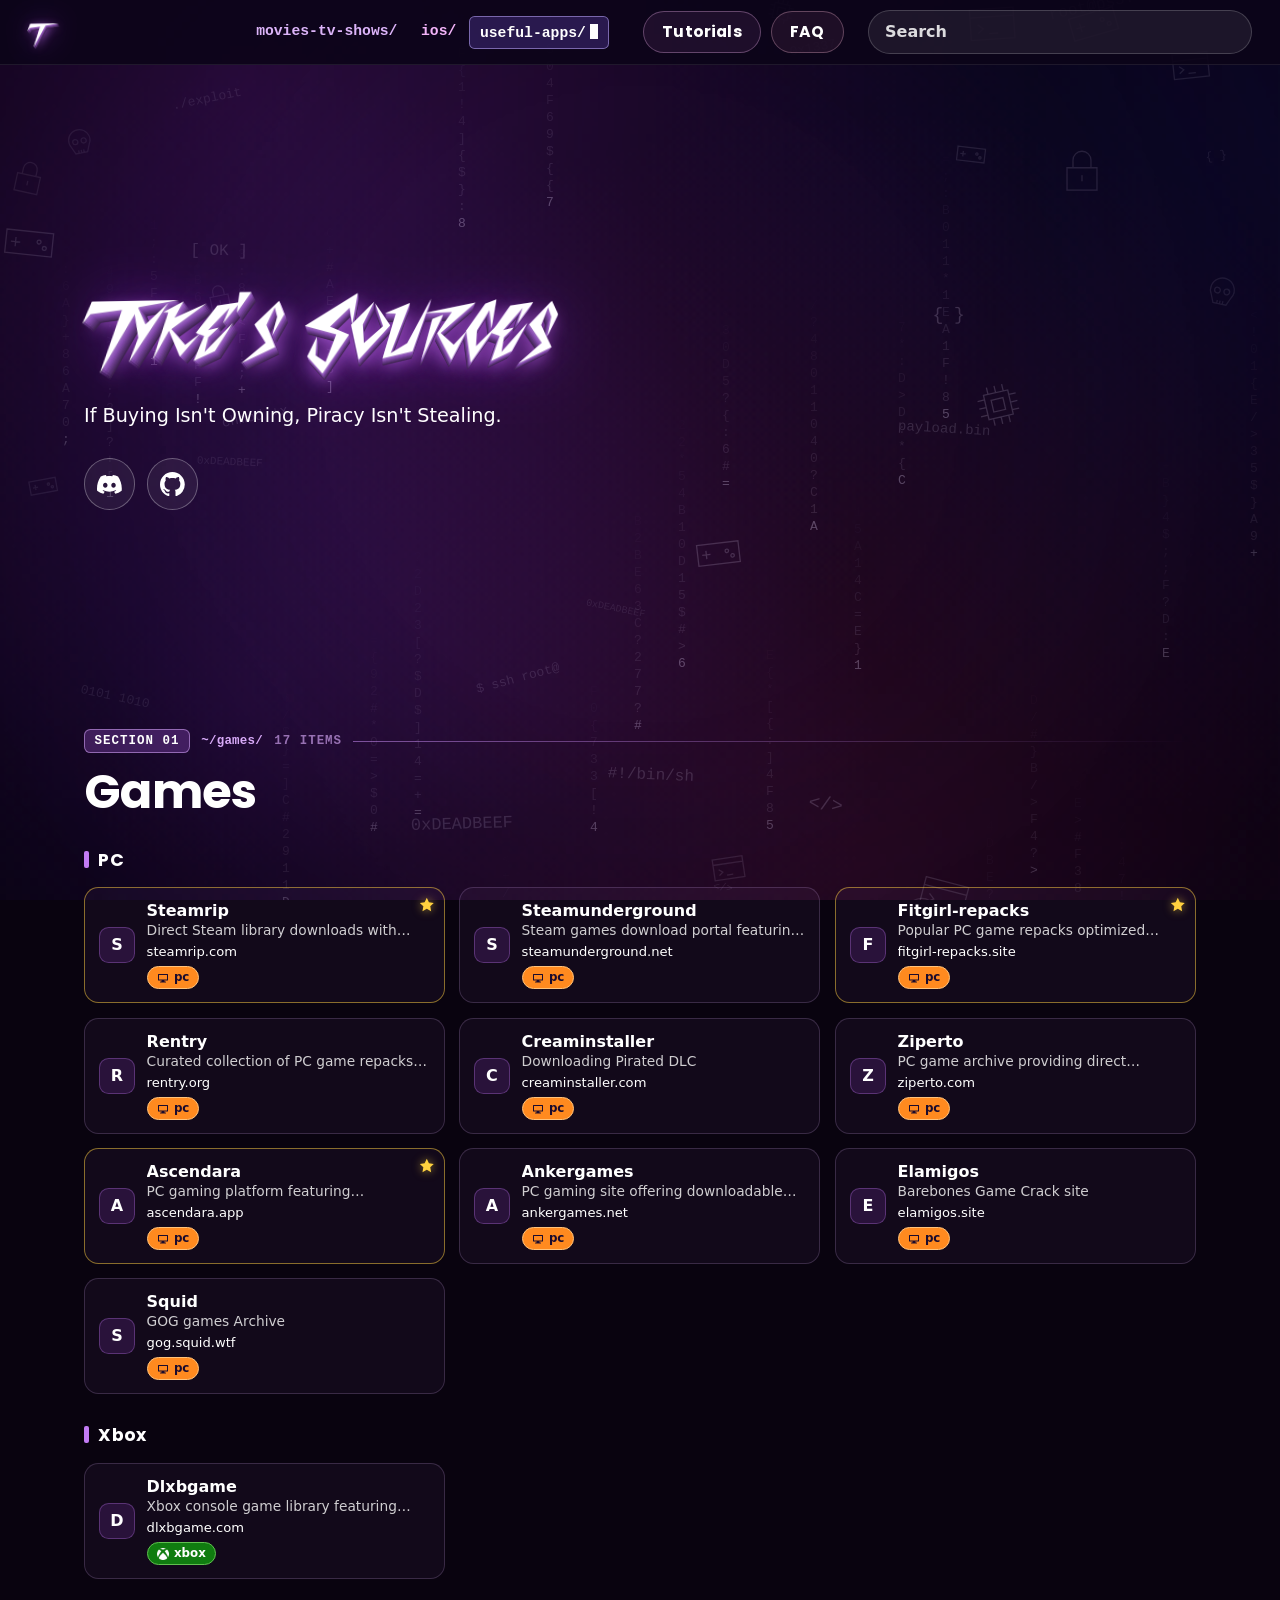
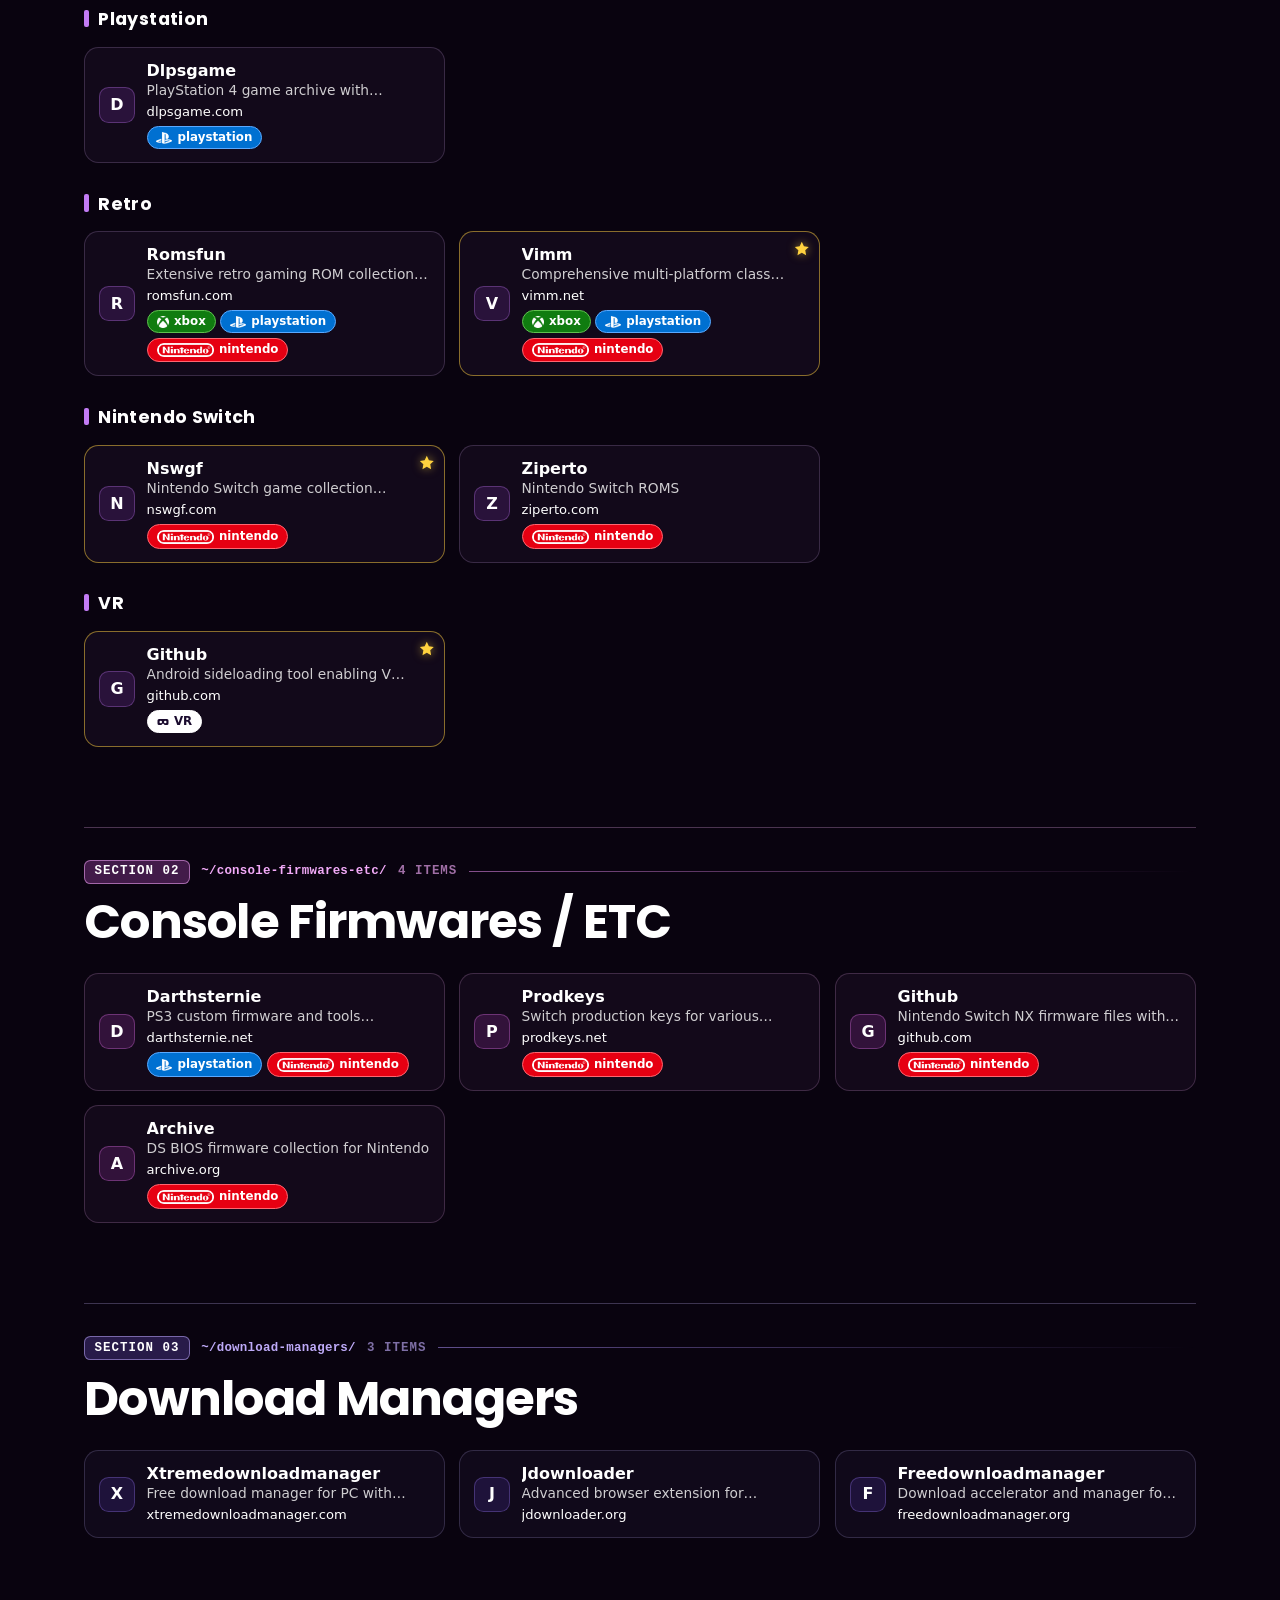
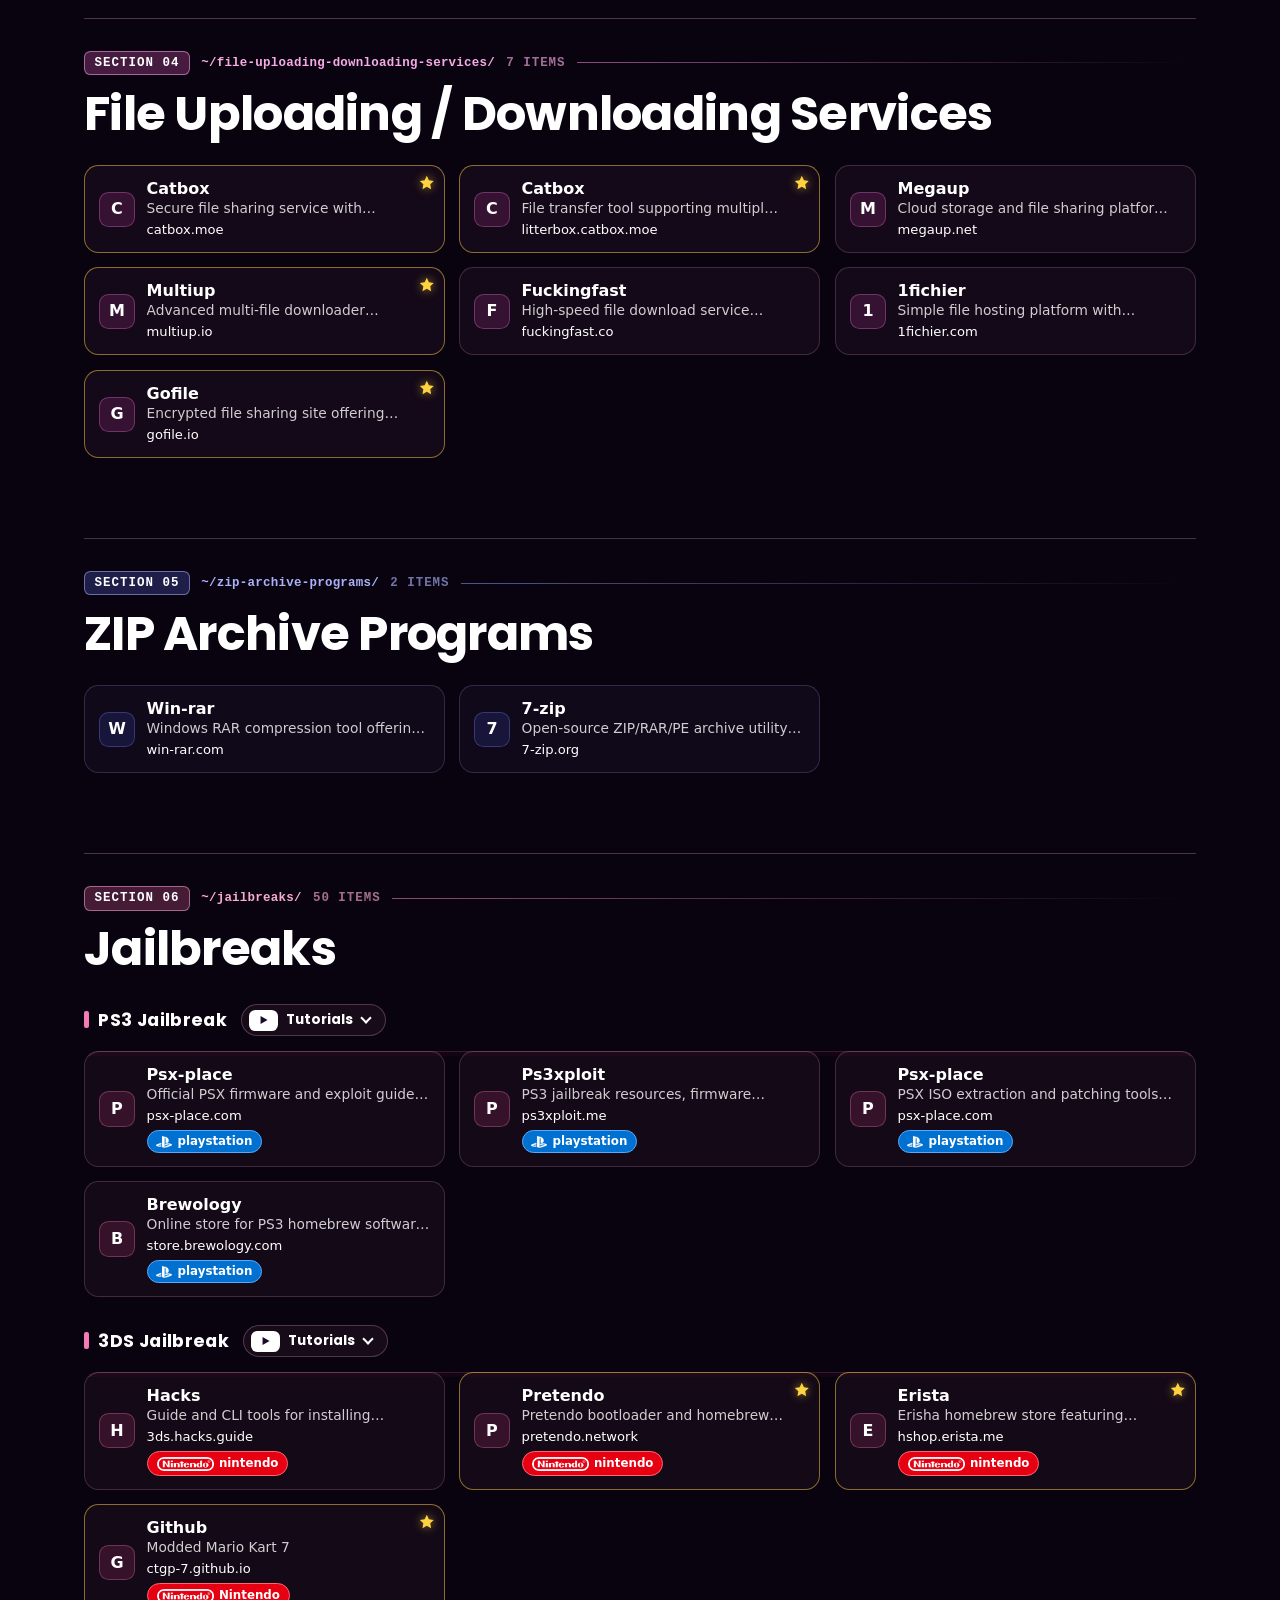
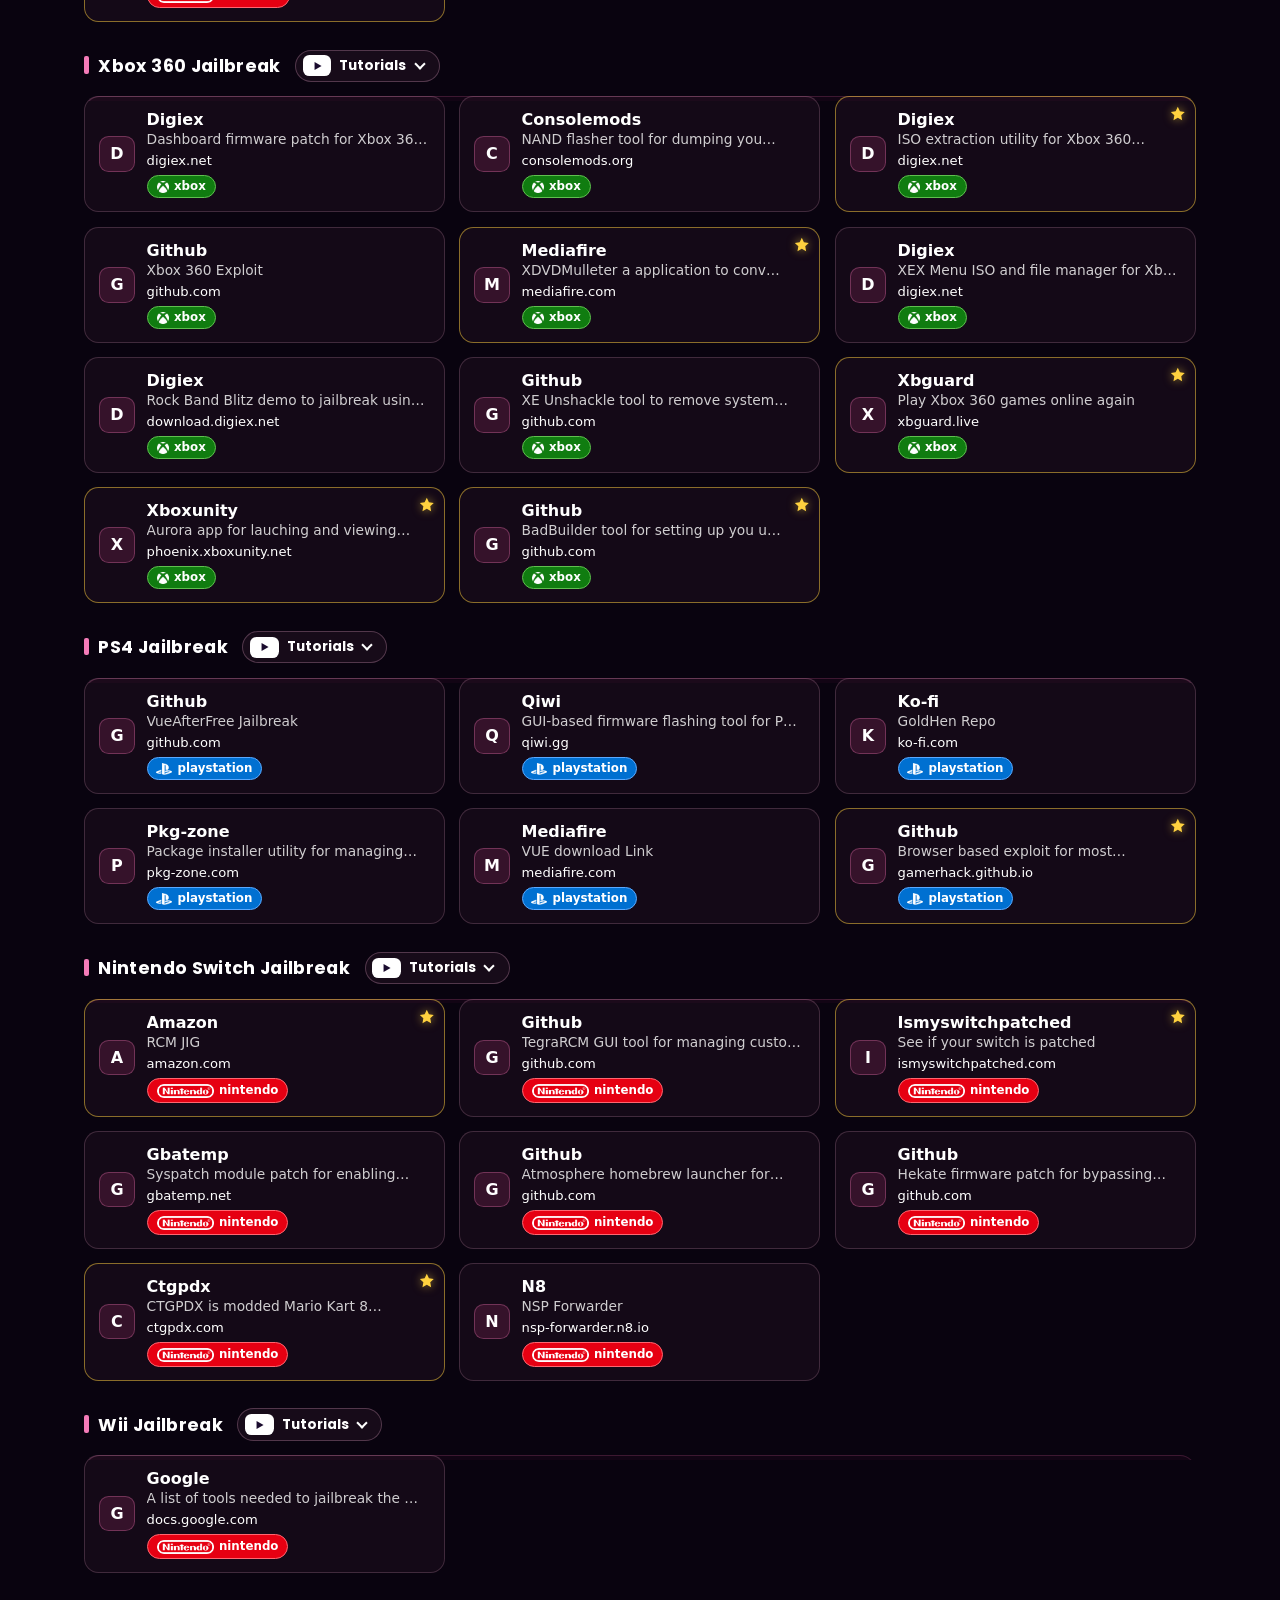
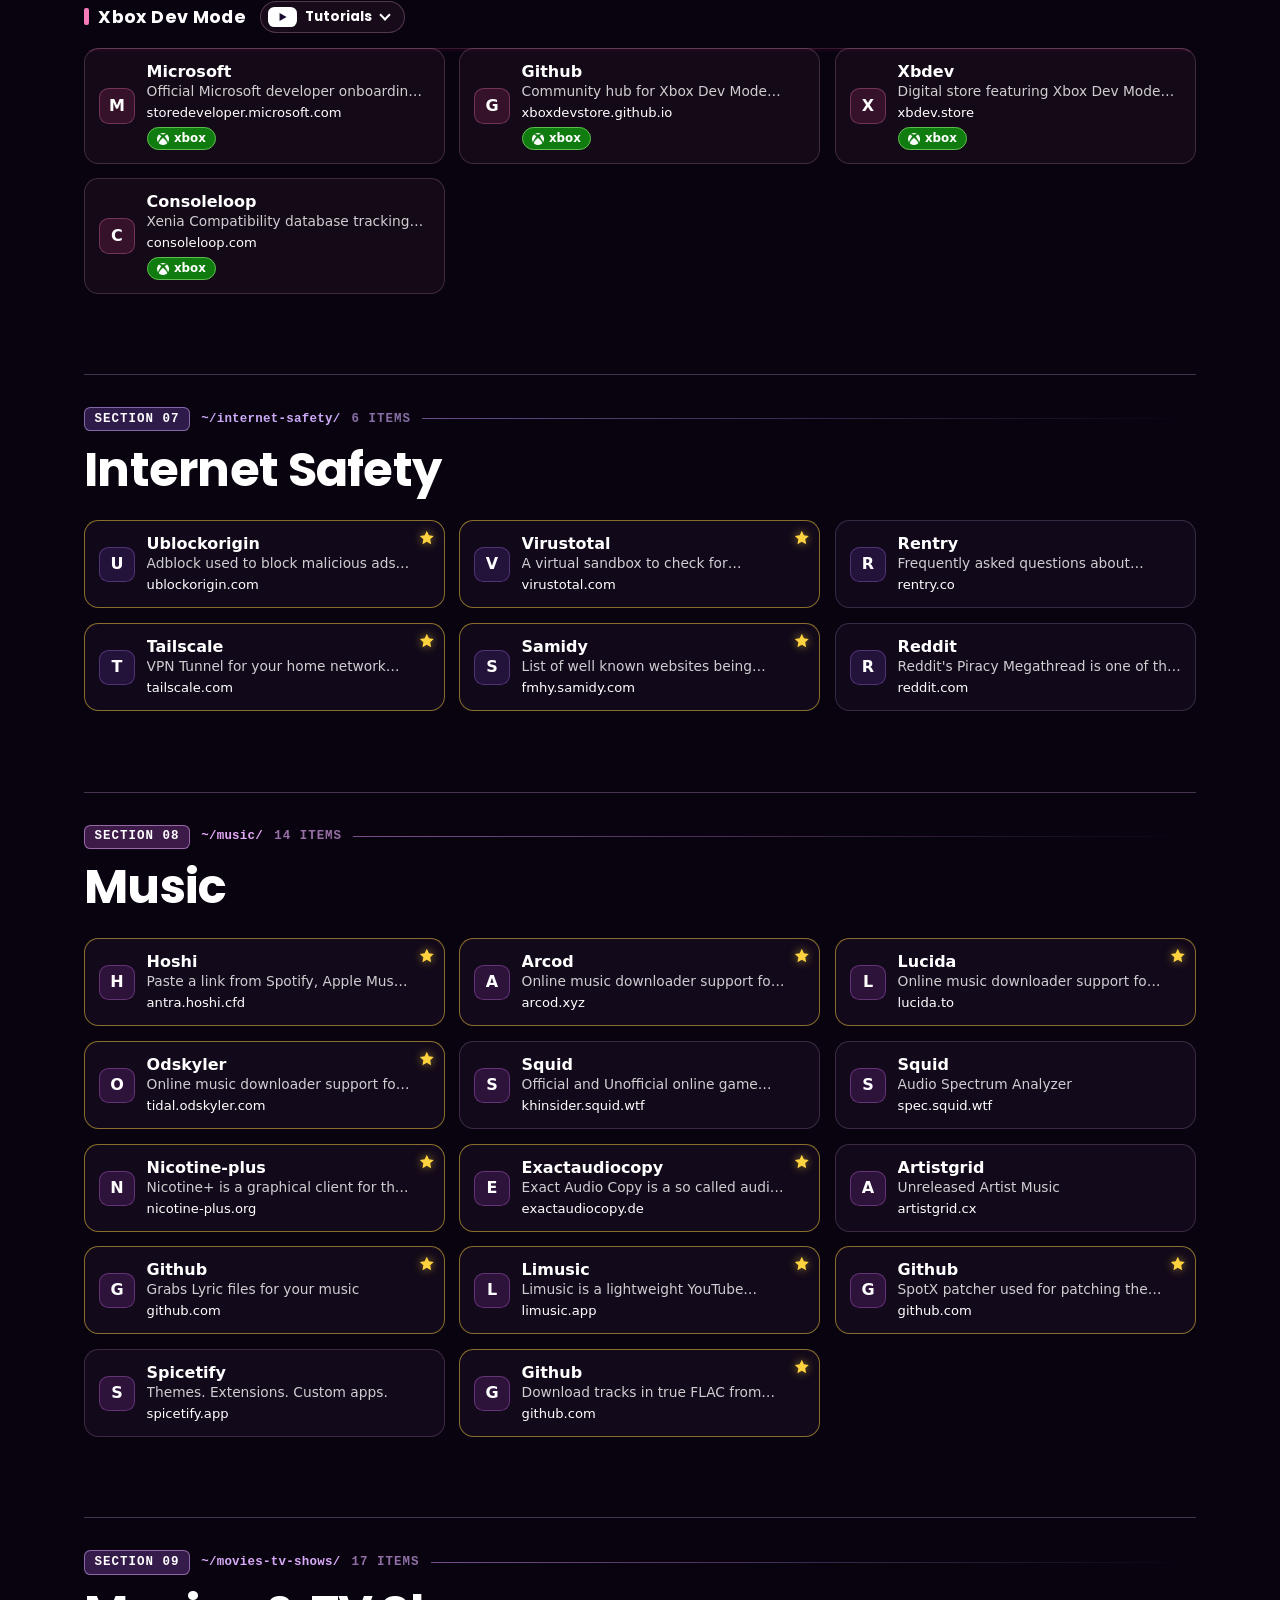
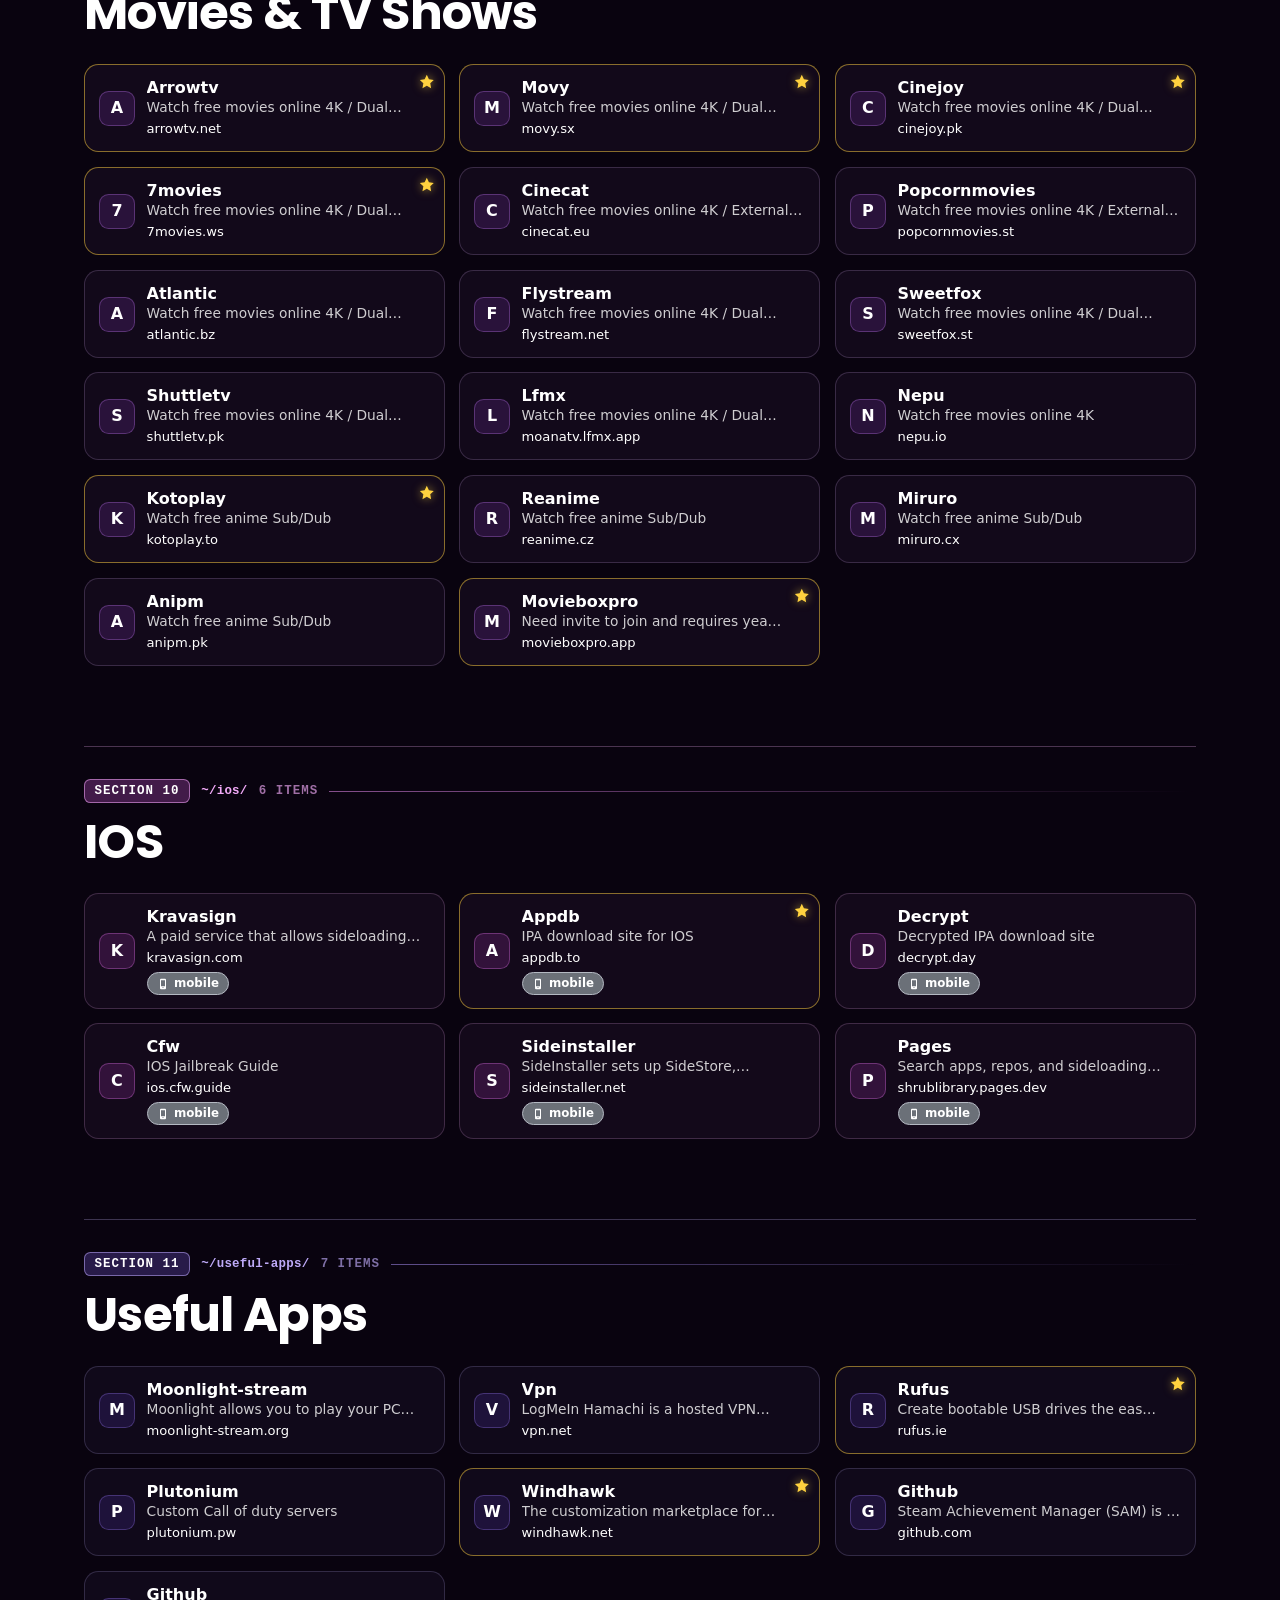
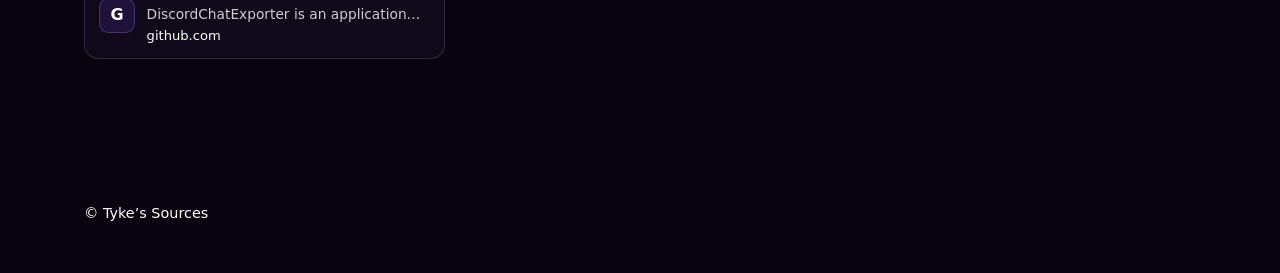
==== commit 255f9c36: "Added Mobile tags" ====
--- a/index.html
+++ b/index.html
@@ -198,12 +198,12 @@
 https://www.movieboxpro.app/ &&Need invite to join and requires yearly payment (works on all devices even TV)&& $starred
 
 @@IOS@@
-https://www.kravasign.com/ &&A paid service that allows sideloading apps on IOS devices&&
-https://appdb.to/ && IPA download site for IOS&& $starred
-https://decrypt.day &&Decrypted IPA download site&&
-https://ios.cfw.guide/ &&IOS Jailbreak Guide&&
-https://sideinstaller.net/ &&SideInstaller sets up SideStore, LiveContainer, AltStore or Madeira on your iPhone or iPad. The pairing, signing and installing that used to need a Mac or PC happen on the device.&&
-https://shrublibrary.pages.dev/ &&Search apps, repos, and sideloading sources in one place. For IOS&&
+https://www.kravasign.com/ &&A paid service that allows sideloading apps on IOS devices&& ^mobile
+https://appdb.to/ && IPA download site for IOS&& ^mobile $starred
+https://decrypt.day &&Decrypted IPA download site&& ^mobile
+https://ios.cfw.guide/ &&IOS Jailbreak Guide&& ^mobile
+https://sideinstaller.net/ &&SideInstaller sets up SideStore, LiveContainer, AltStore or Madeira on your iPhone or iPad. The pairing, signing and installing that used to need a Mac or PC happen on the device.&& ^mobile
+https://shrublibrary.pages.dev/ &&Search apps, repos, and sideloading sources in one place. For IOS&& ^mobile
 
 @@Useful Apps@@
 https://moonlight-stream.org/ &&Moonlight allows you to play your PC games on almost any device, whether you're in another room or miles away from your gaming rig.&&
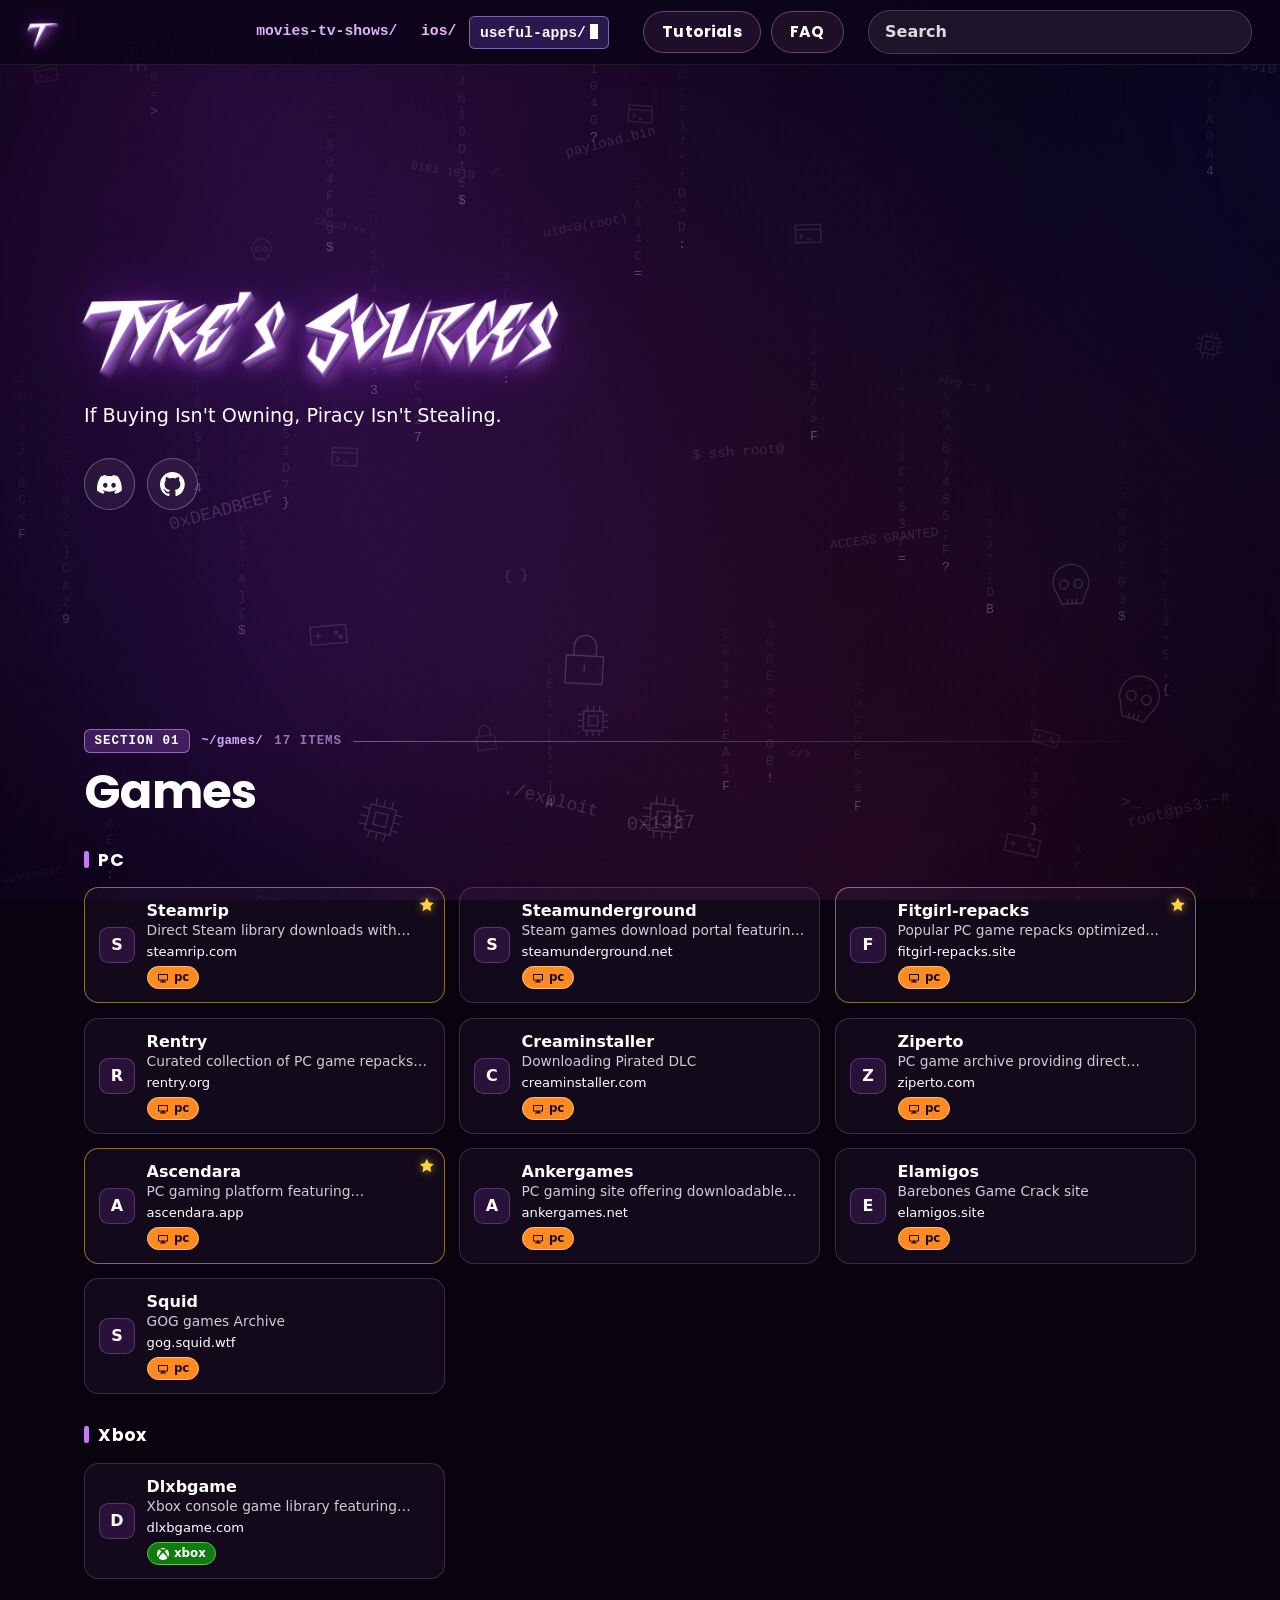
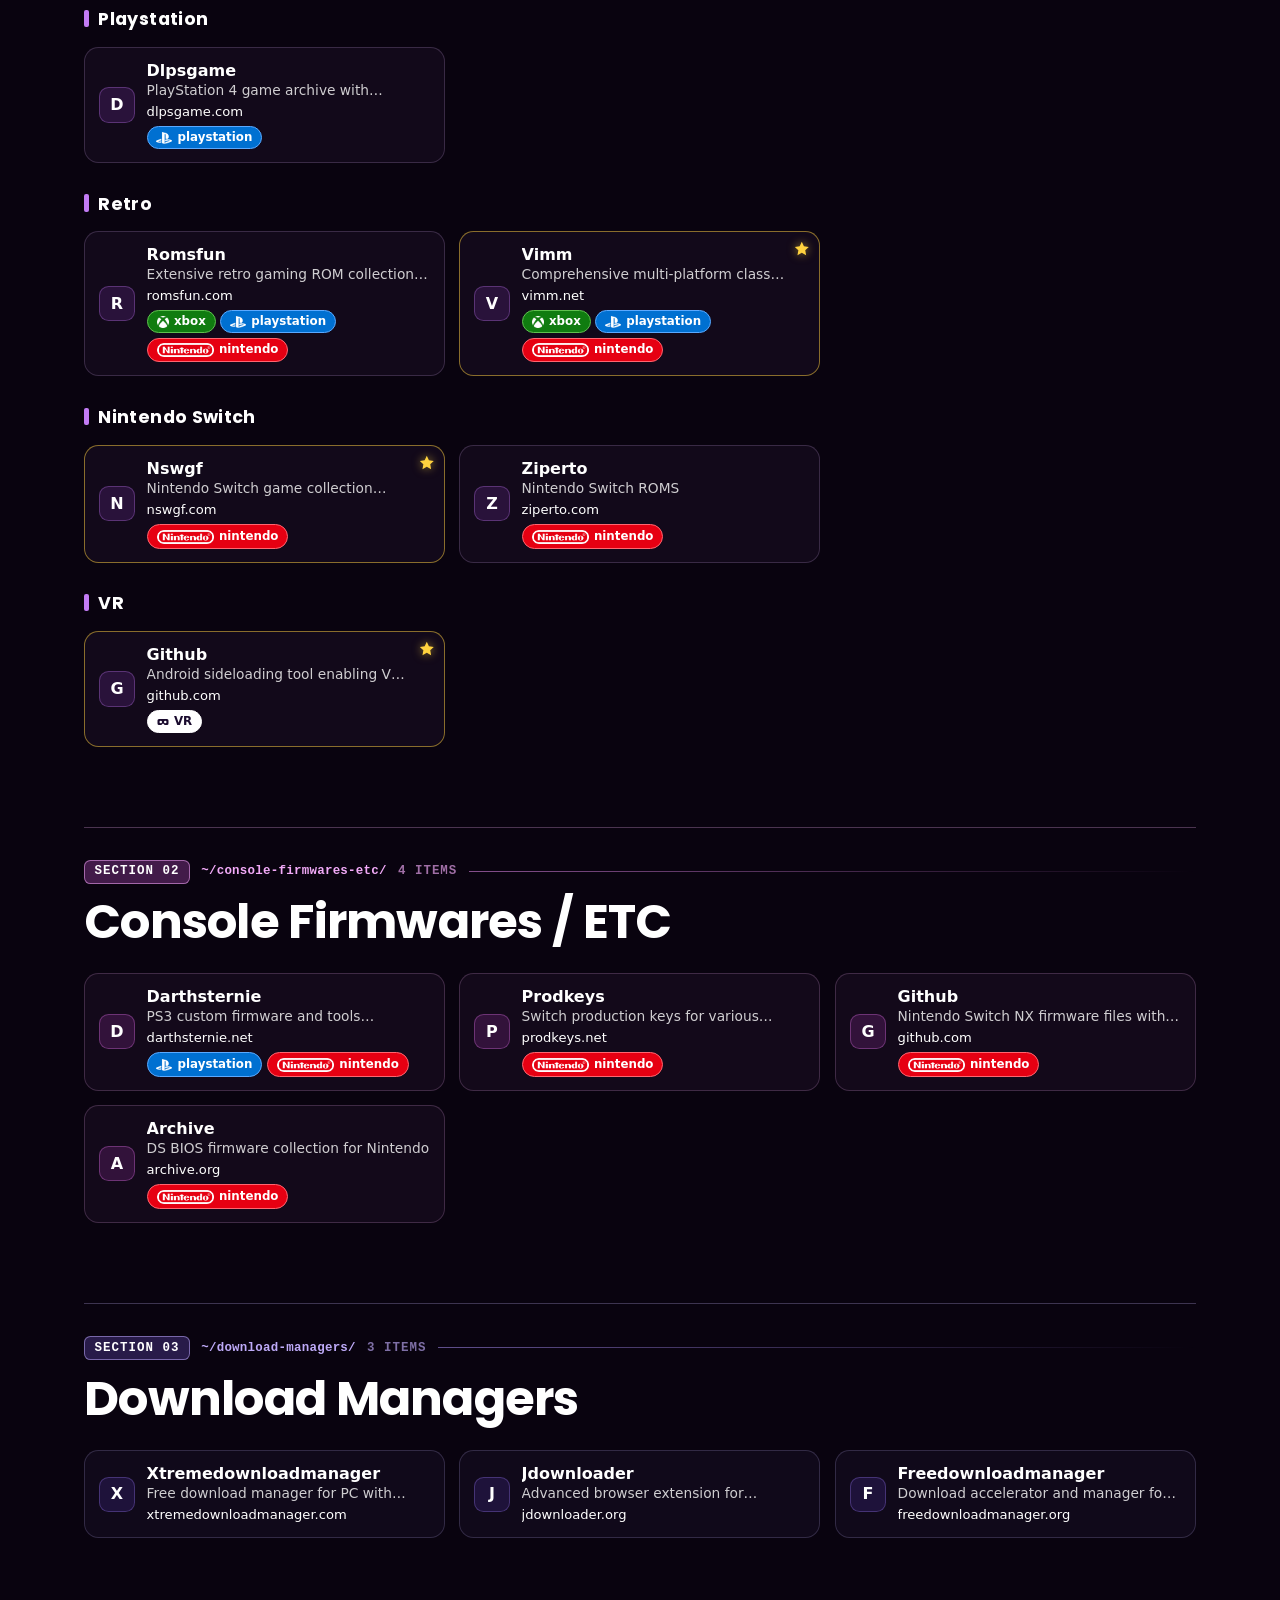
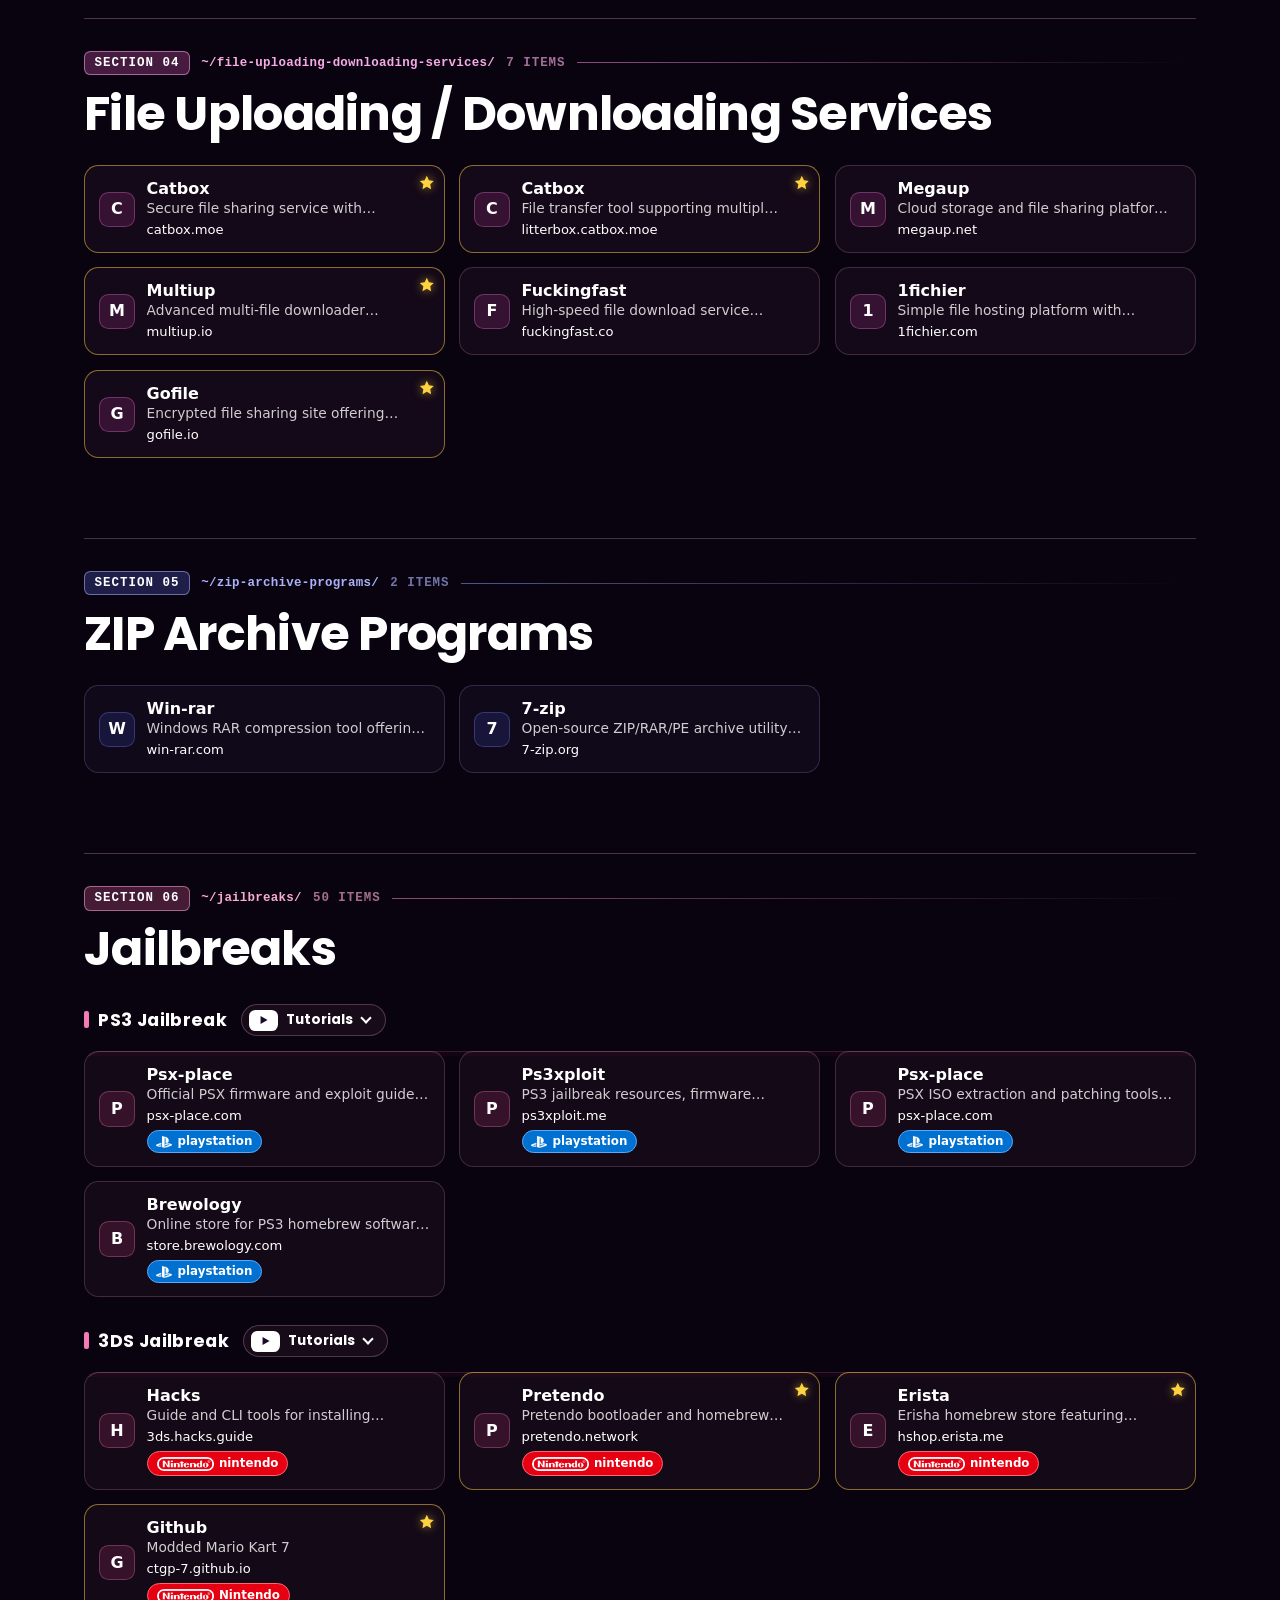
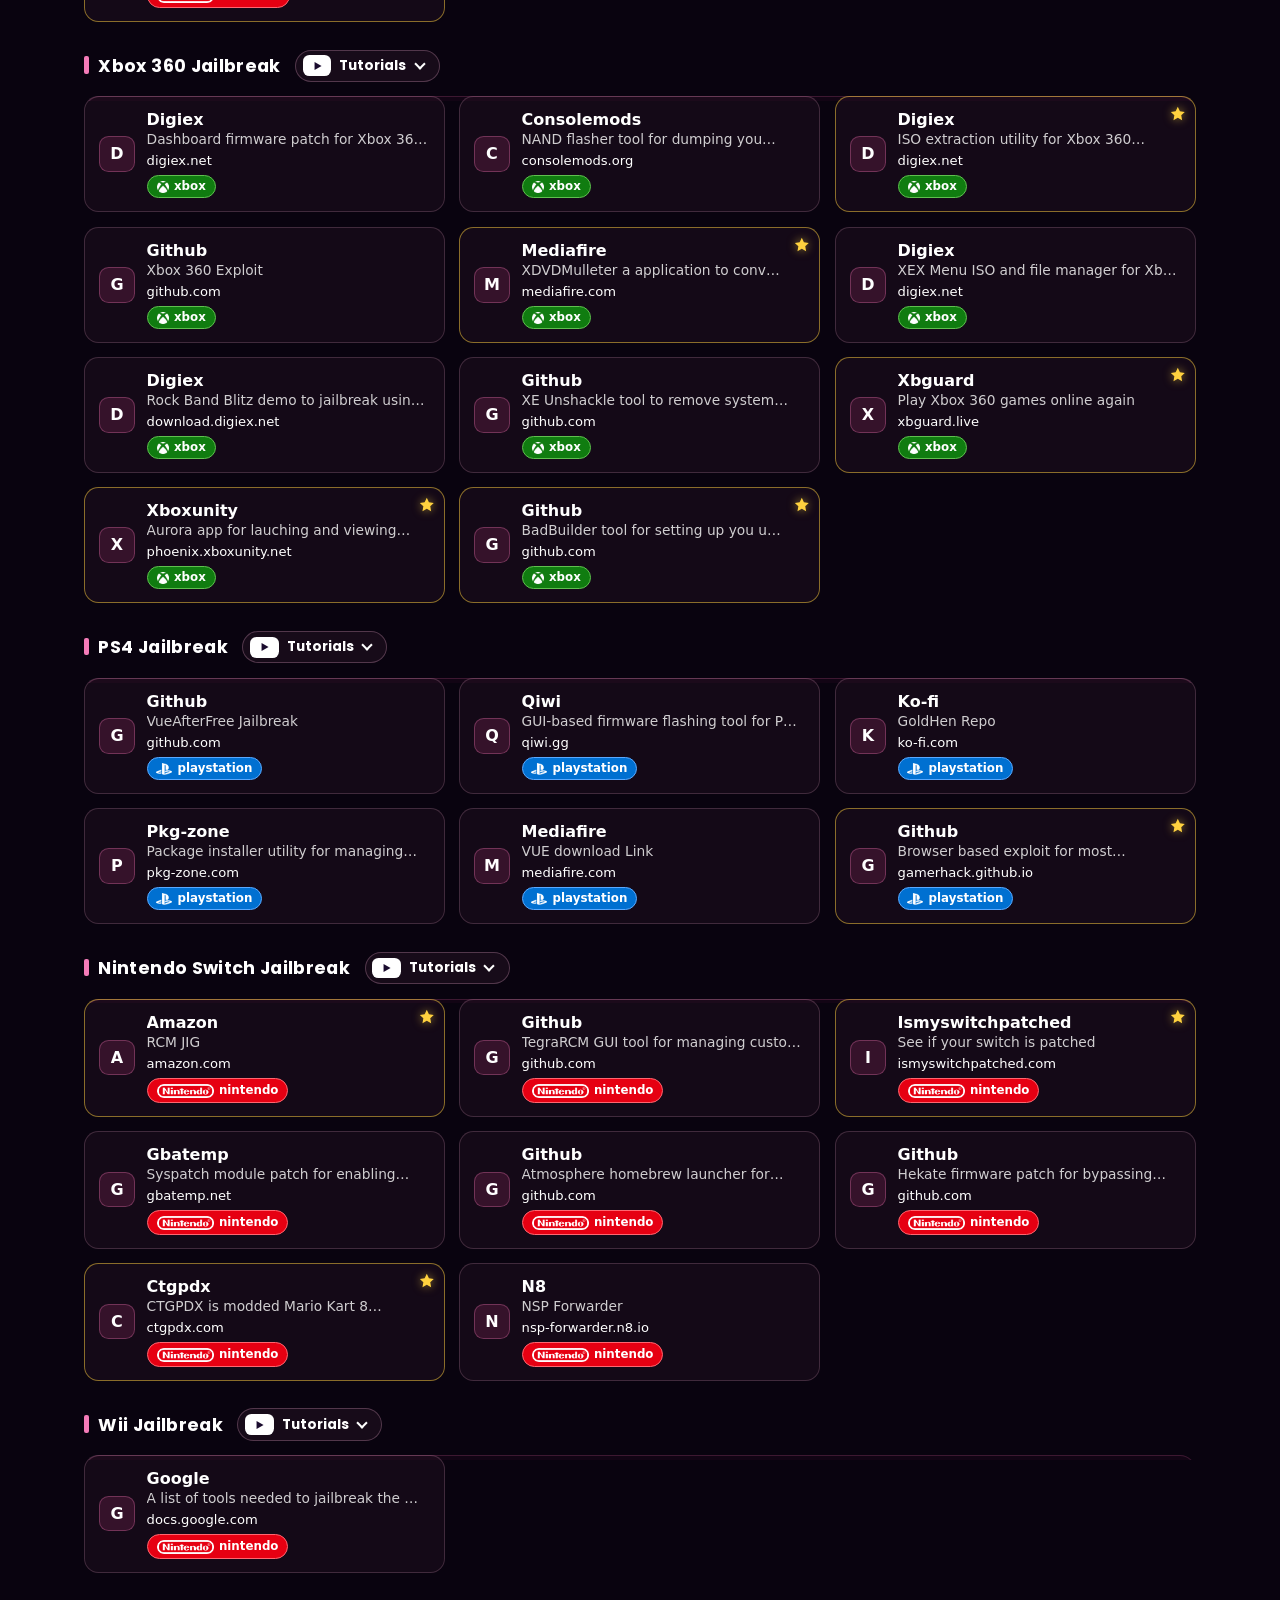
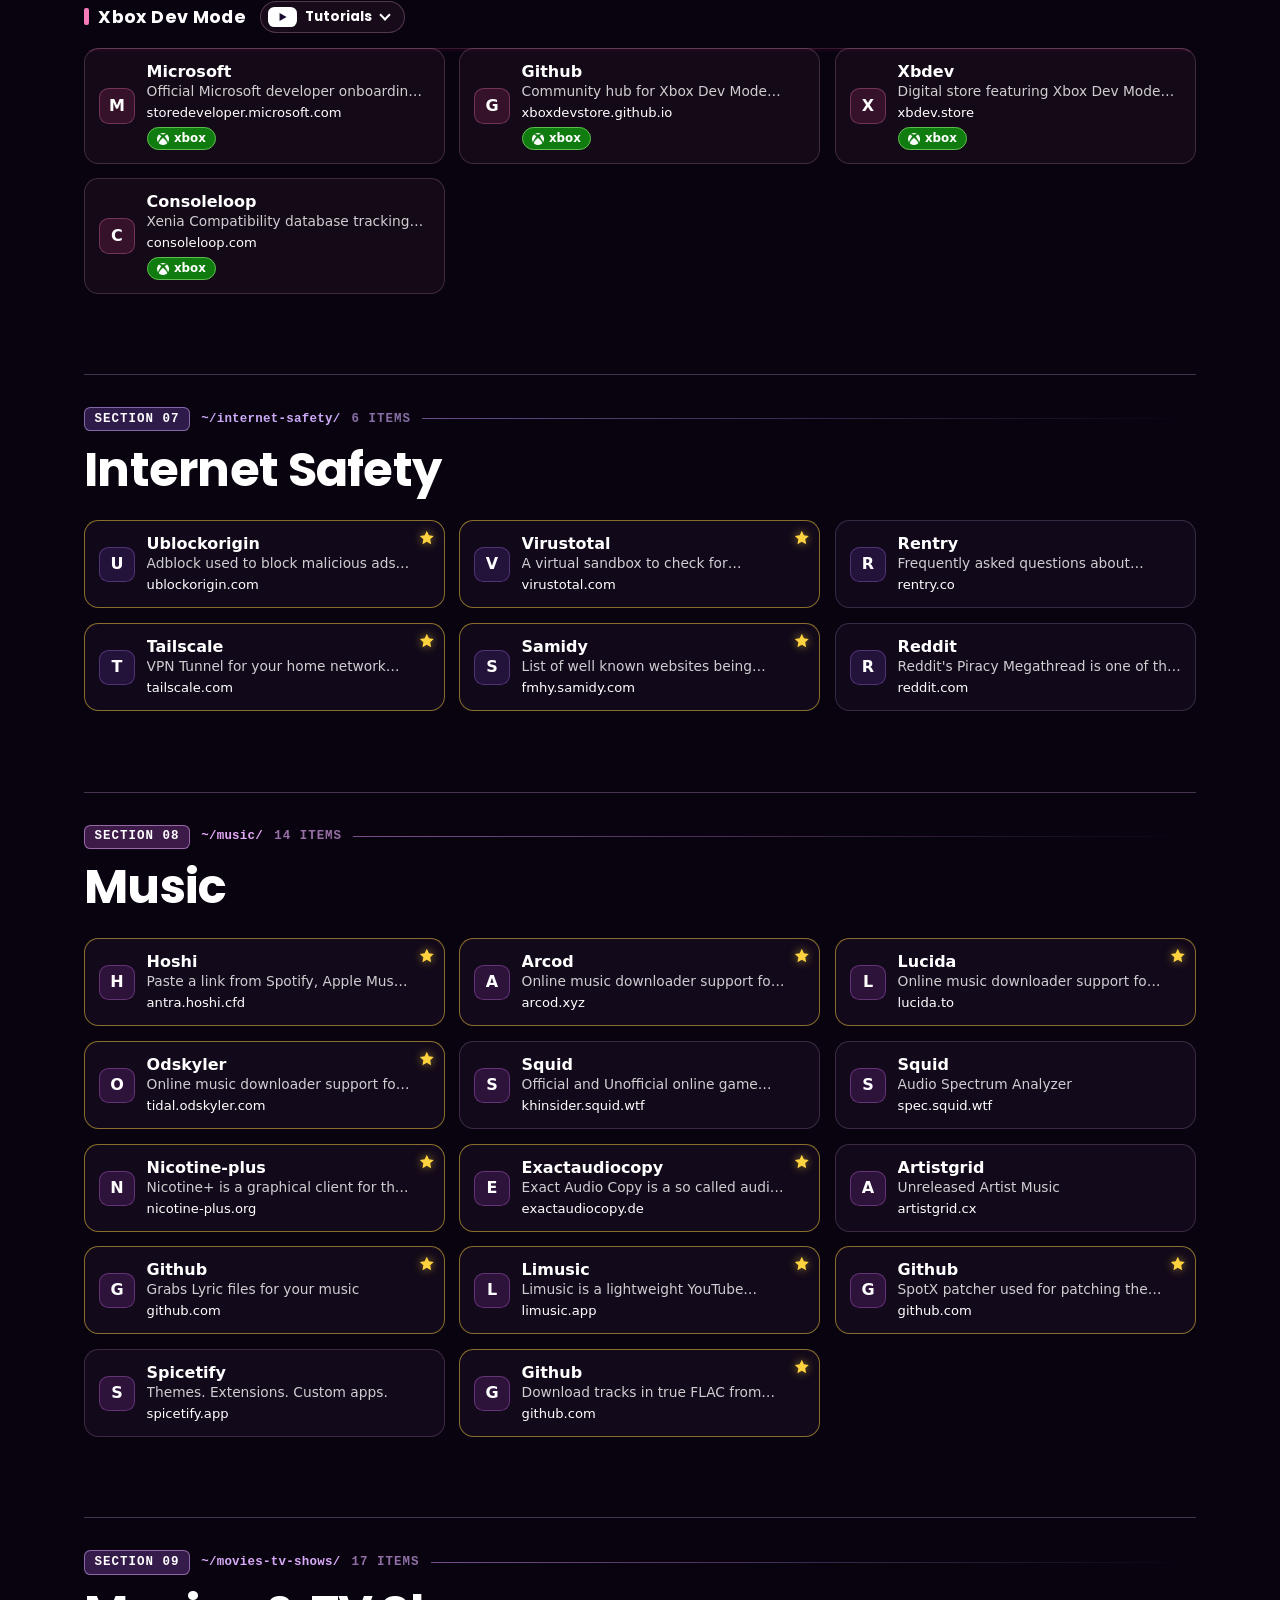
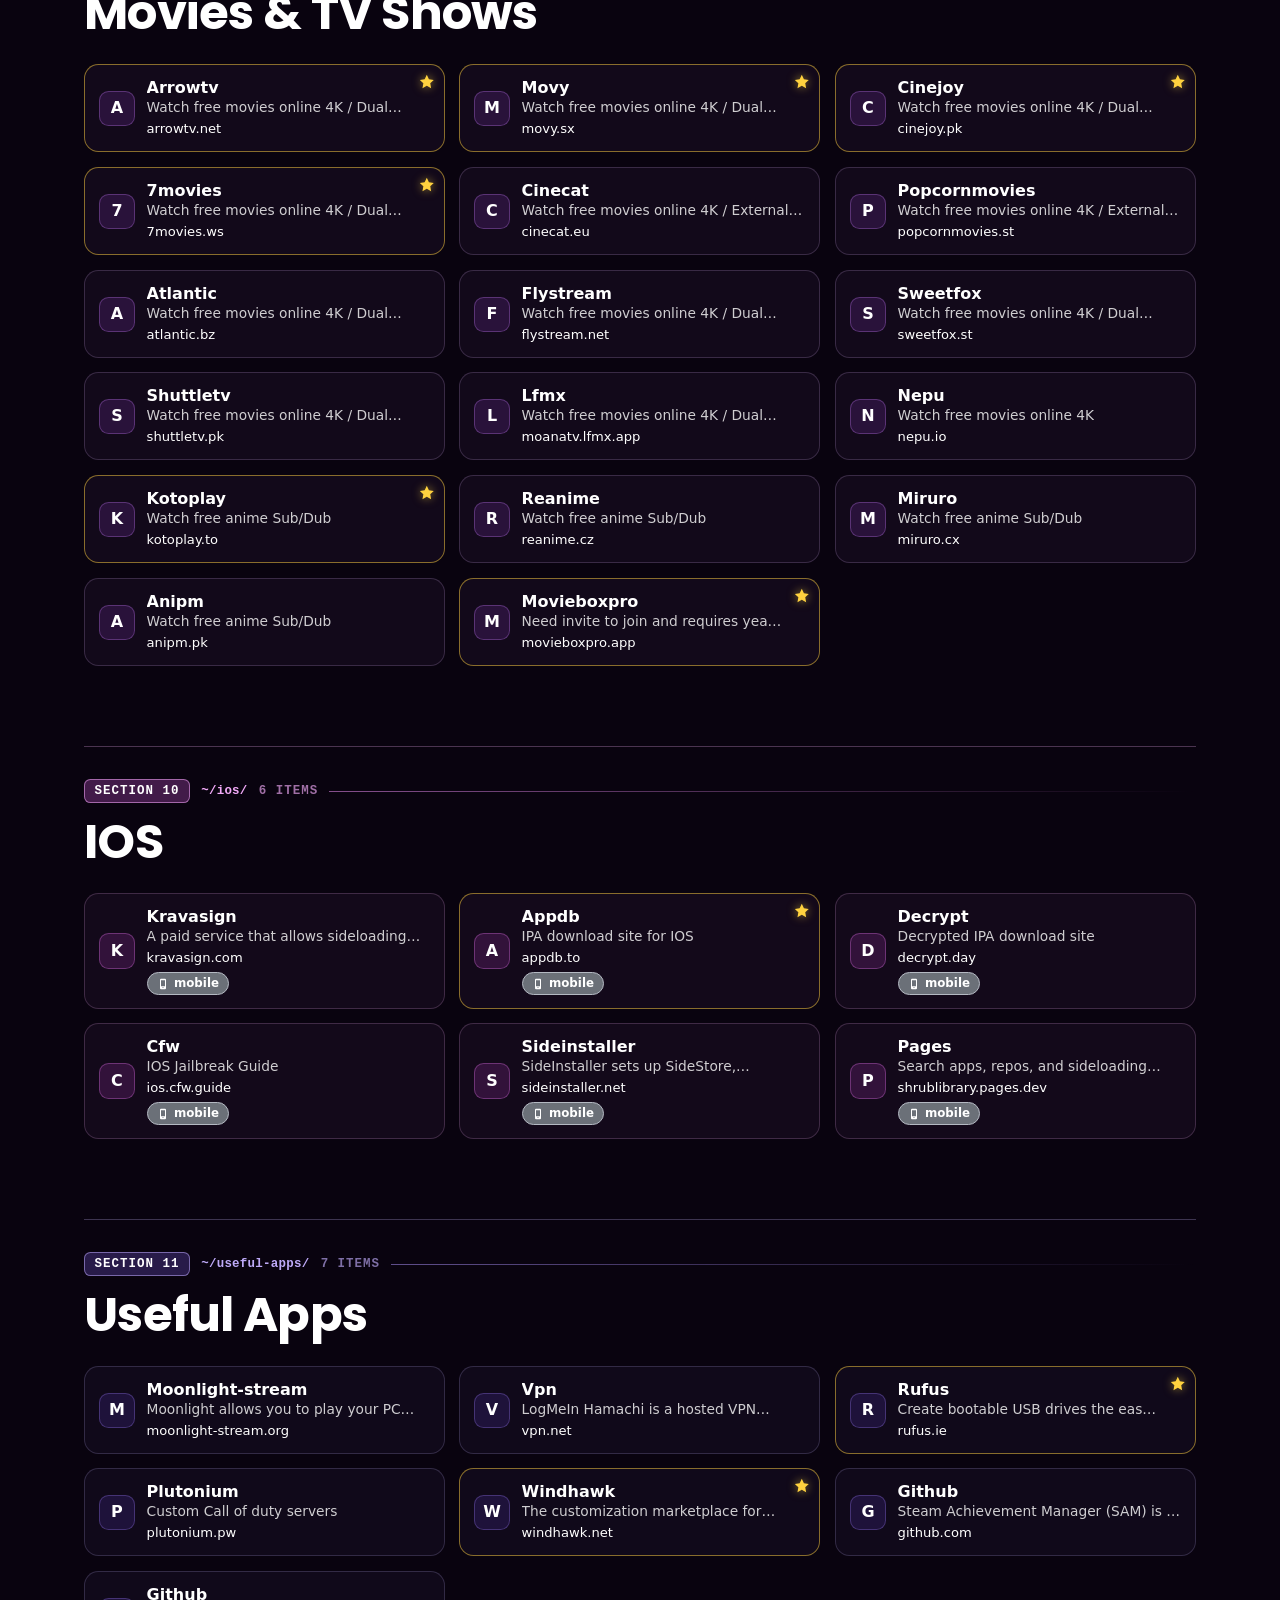
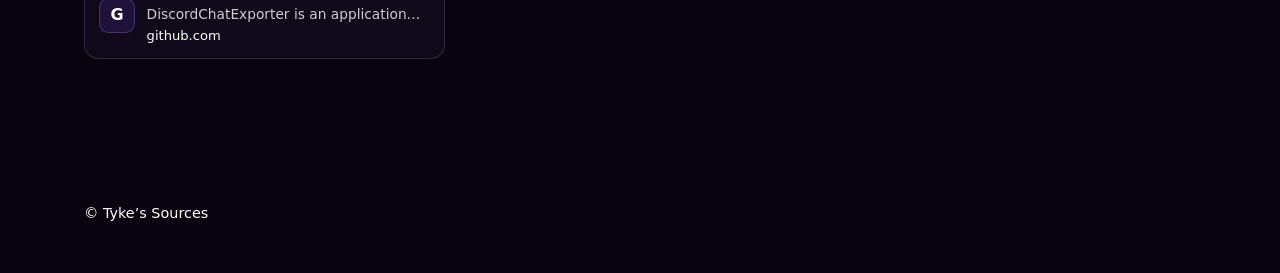
==== commit d1681df1: "Added Favicon and Tab animation" ====
--- a/index.html
+++ b/index.html
@@ -6,6 +6,8 @@
 <title>Tyke’s Sources</title>
 <meta name="description" content="Games, movies, music and jailbreaking tutorials, personally recommended.">
 <link rel="stylesheet" href="style.css">
+<link rel="icon" type="image/png" href="favicon.png">
+<link rel="apple-touch-icon" href="apple-touch-icon.png">
 </head>
 <body>
 <canvas id="bg" aria-hidden="true"></canvas>
@@ -213,12 +215,13 @@
 https://plutonium.pw/ &&Custom Call of duty servers&&
 https://windhawk.net/ &&The customization marketplace for Windows and programs&& $starred
 https://github.com/gibbed/SteamAchievementManager &&Steam Achievement Manager (SAM) is a lightweight, portable application used to manage achievements and statistics in the popular PC gaming platform Steam. &&
-https://github.com/Tyrrrz/DiscordChatExporter &&DiscordChatExporter is an application that can be used to export message history from any Discord channel to a file. It works with direct messages, group messages, and server channels, and supports Discord's dialect of markdown as well as most other rich media features.&&</script>
+https://github.com/Tyrrrz/DiscordChatExporter &&DiscordChatExporter is an application that can be used to export message history from any Discord channel to a file. It works with direct messages, group messages, and server channels, and supports Discord's dialect of markdown as well as most other rich media features.&&
+</script>
 
 
 <script src="common.js"></script>
 <script>
-const HOME_URL="";
+const HOME_URL="https://tyke.lol";
 const SUBTITLE="If Buying Isn't Owning, Piracy Isn't Stealing.";
 document.title=TITLE;logo3d($("title"),"T",8,1.5);$("title").setAttribute("aria-label",TITLE+" home");$("title").title=TITLE;
 if(HOME_URL){const a=$("title");a.href=HOME_URL}logo3d($("h1"),TITLE,14,2.5);$("sub").textContent=SUBTITLE;
@@ -427,5 +430,6 @@
 </script>
 
 <script src="bg.js"></script>
+<script src="tab.js"></script>
 </body>
 </html>
